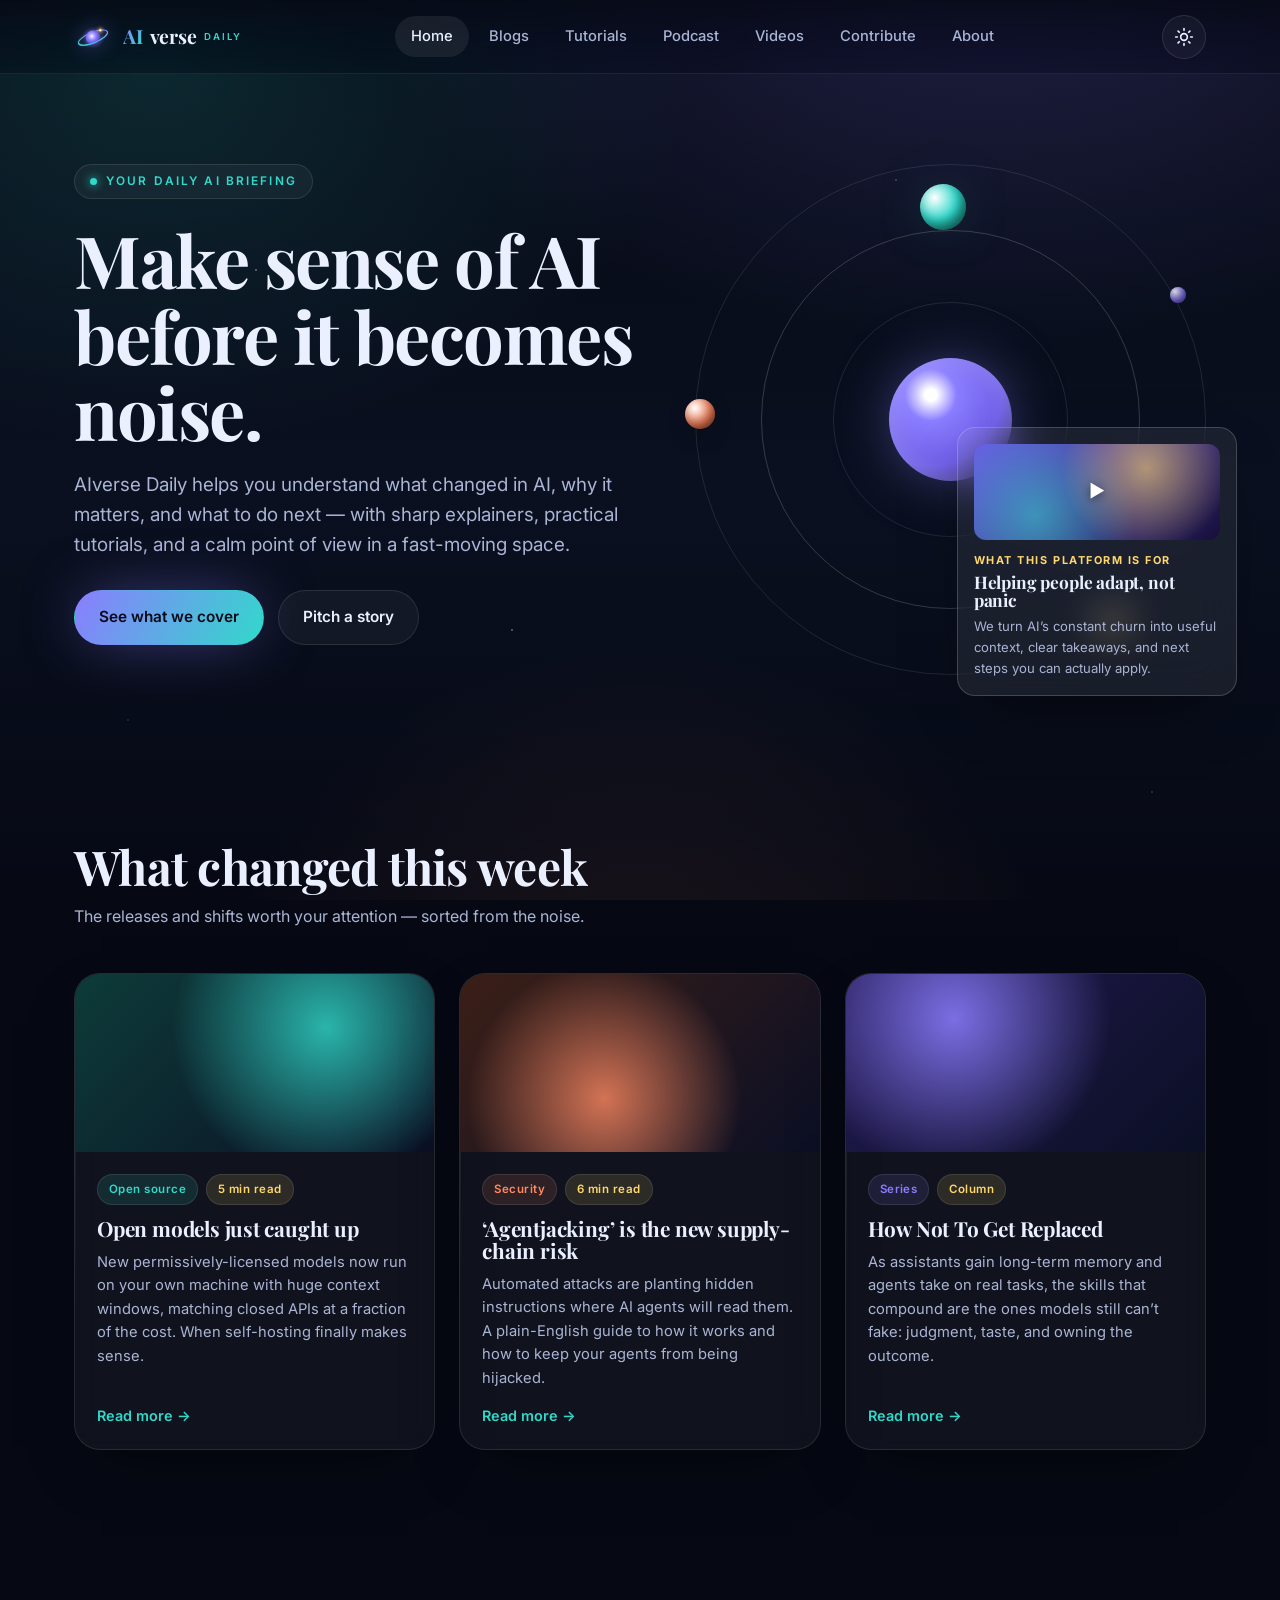
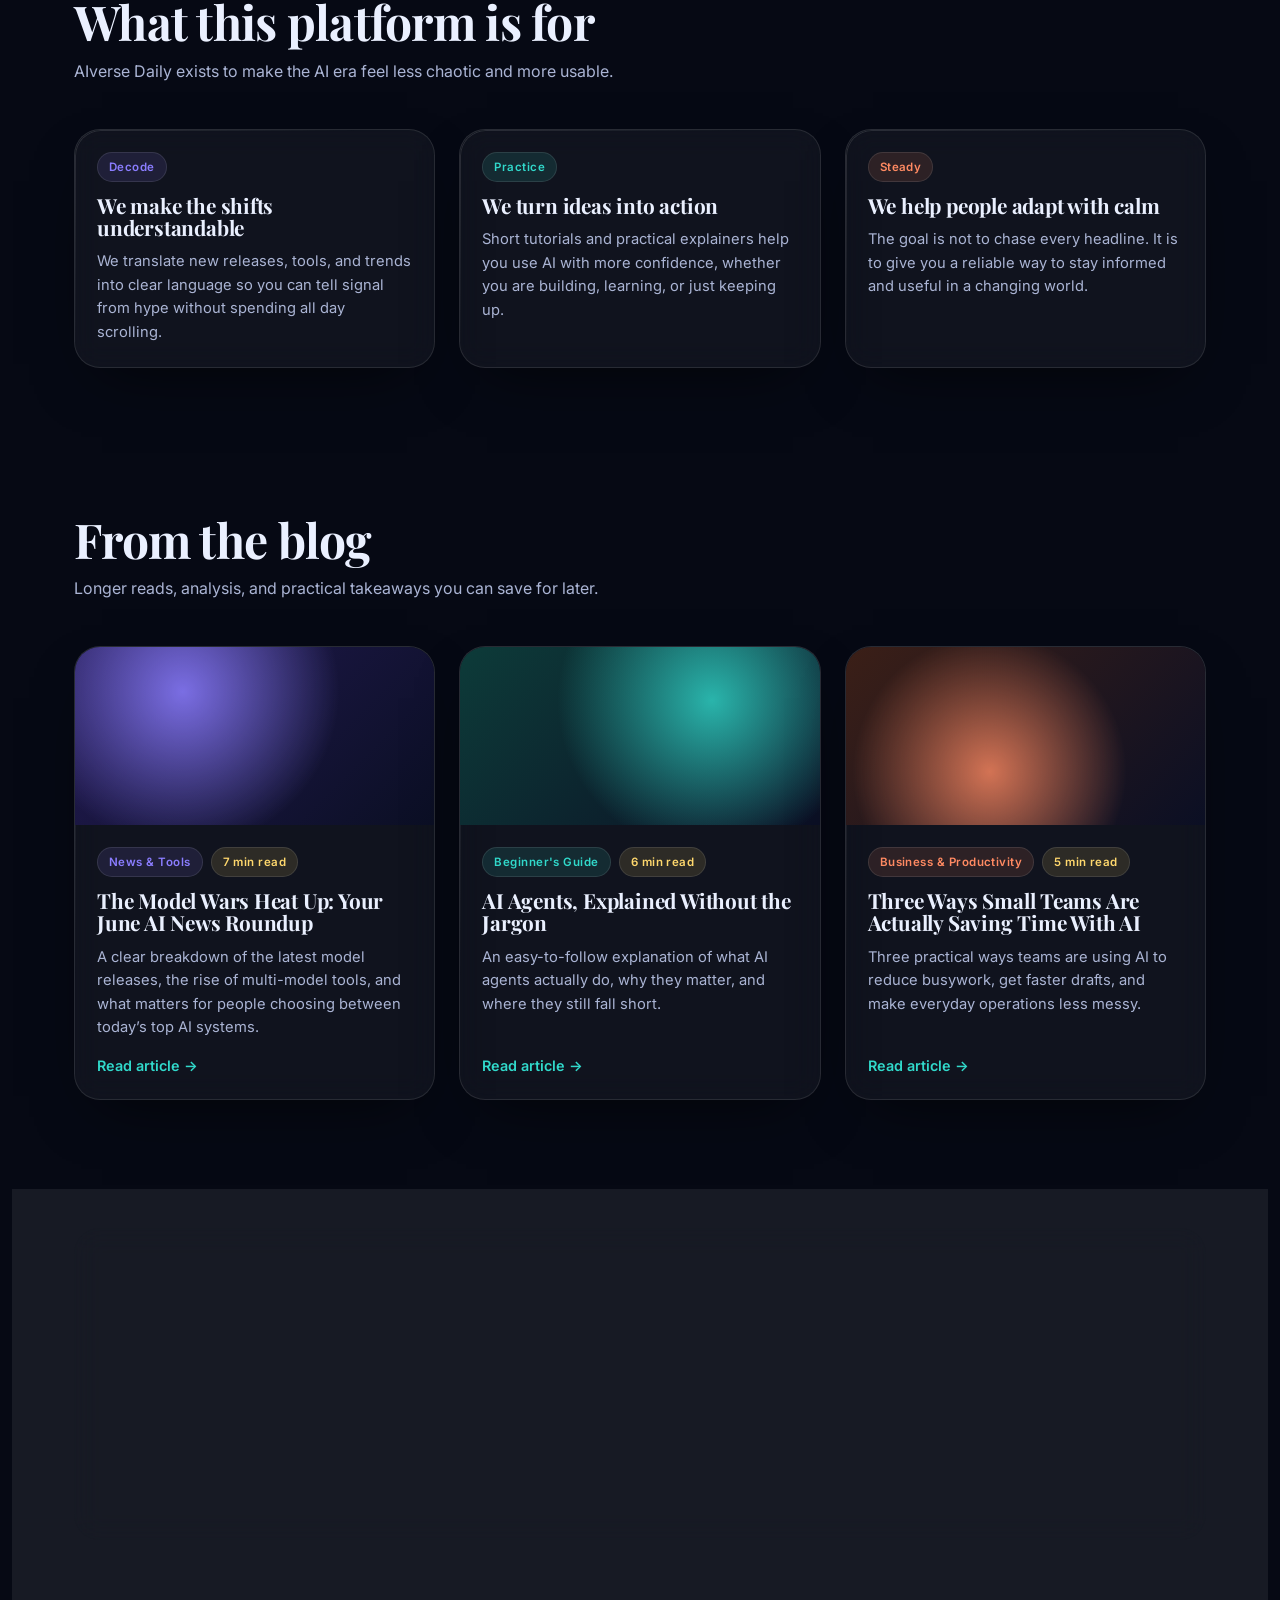
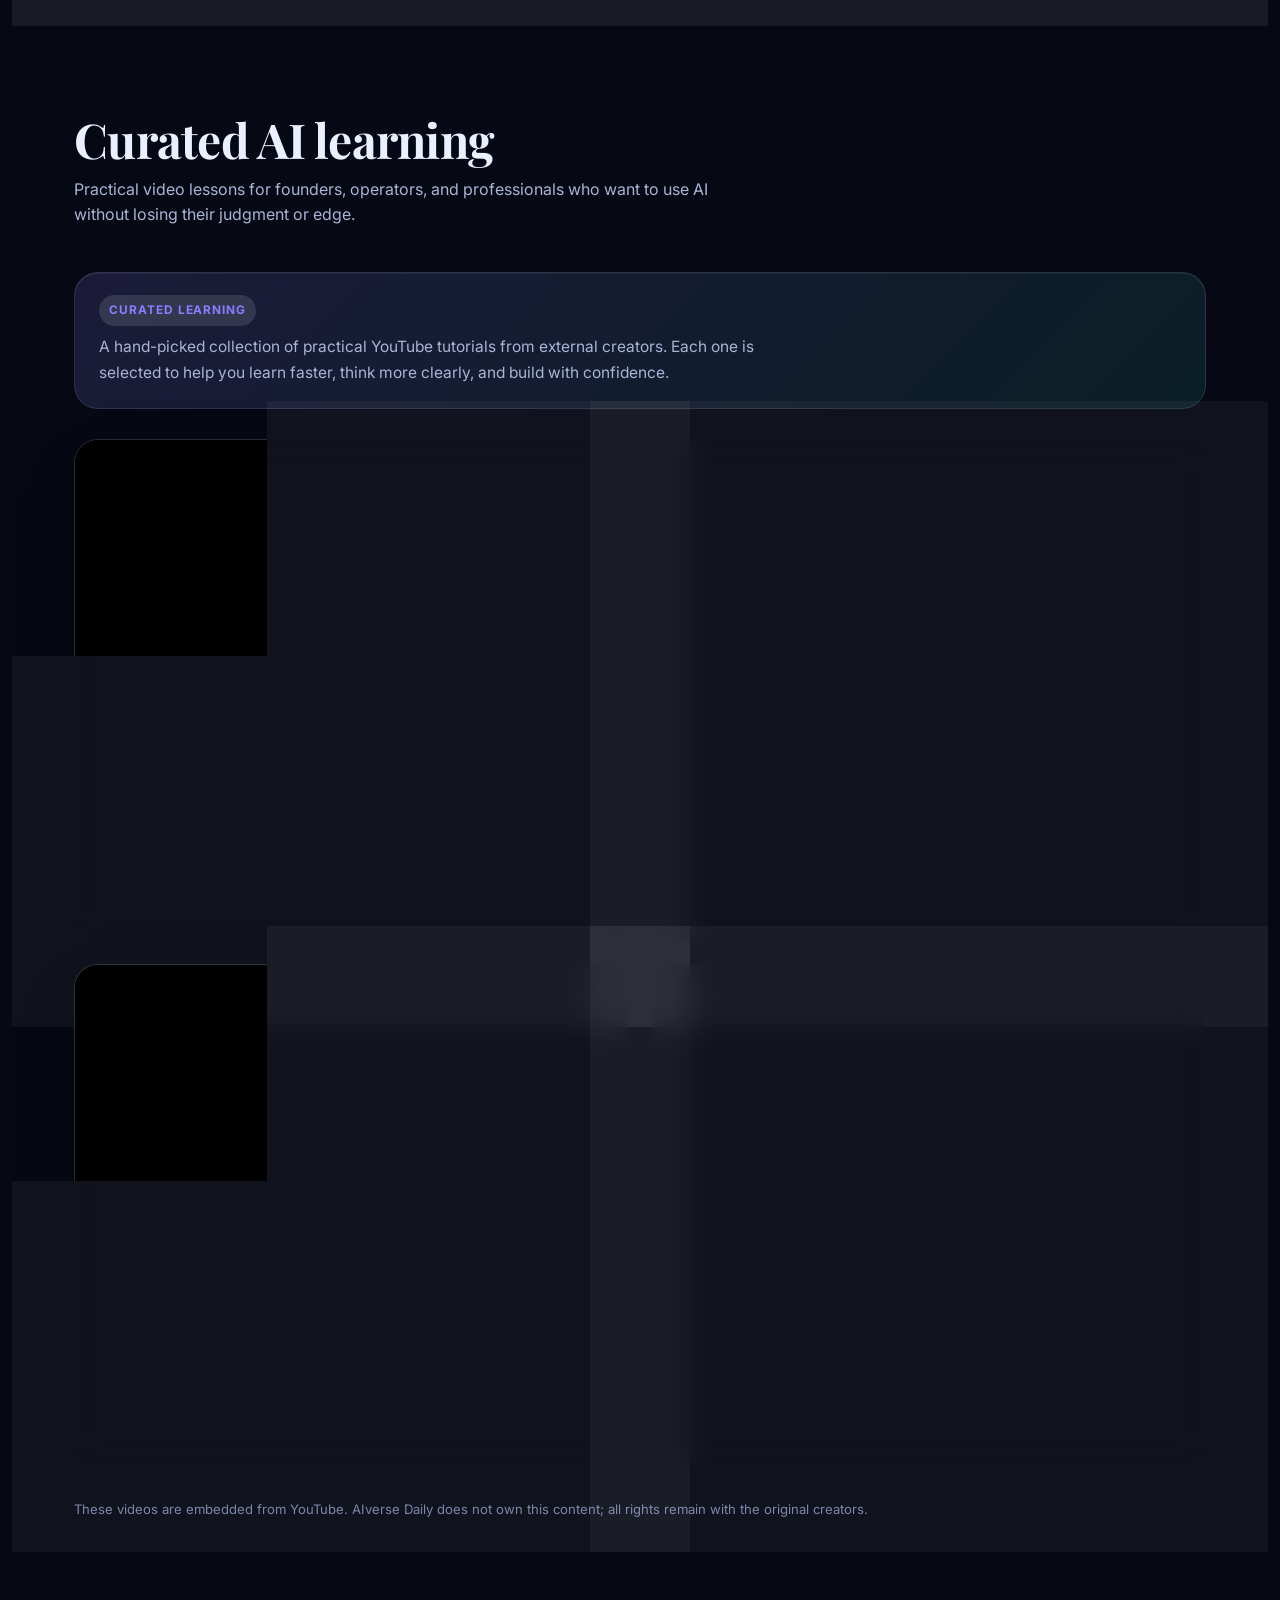
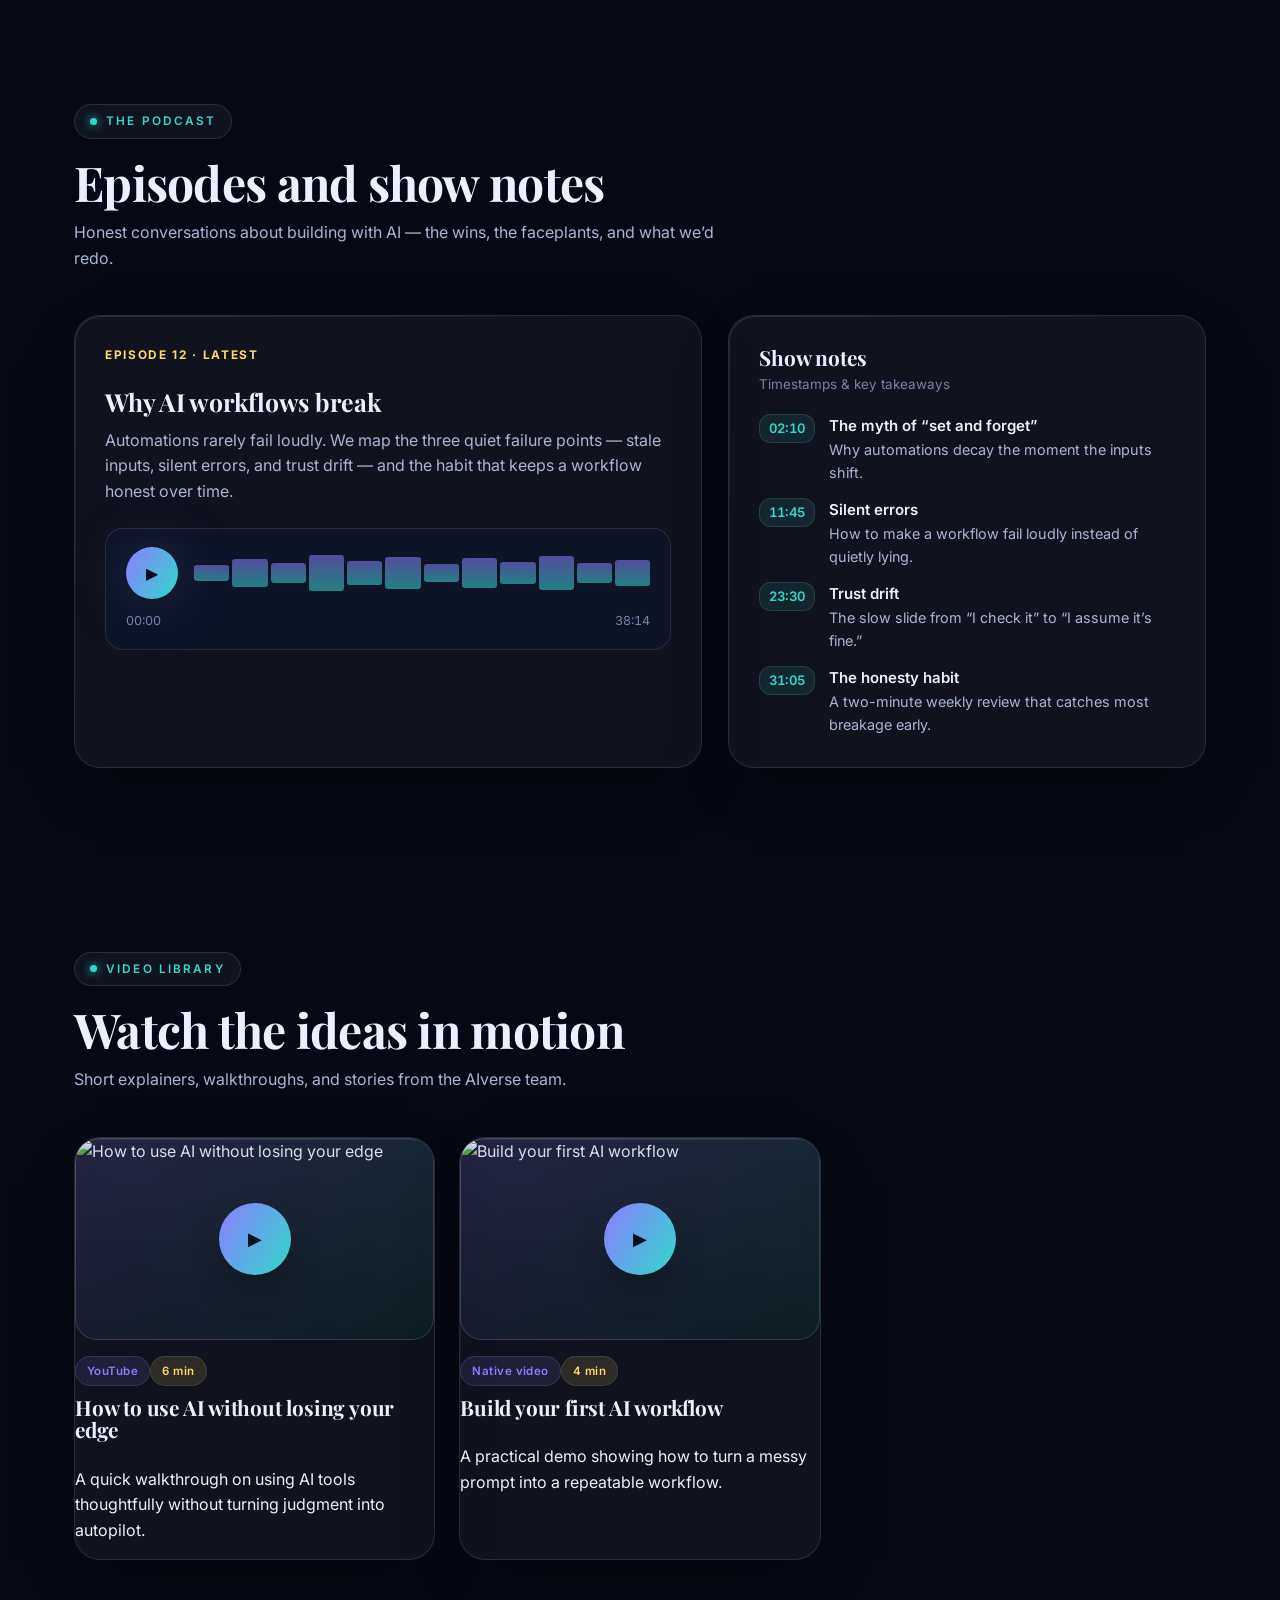
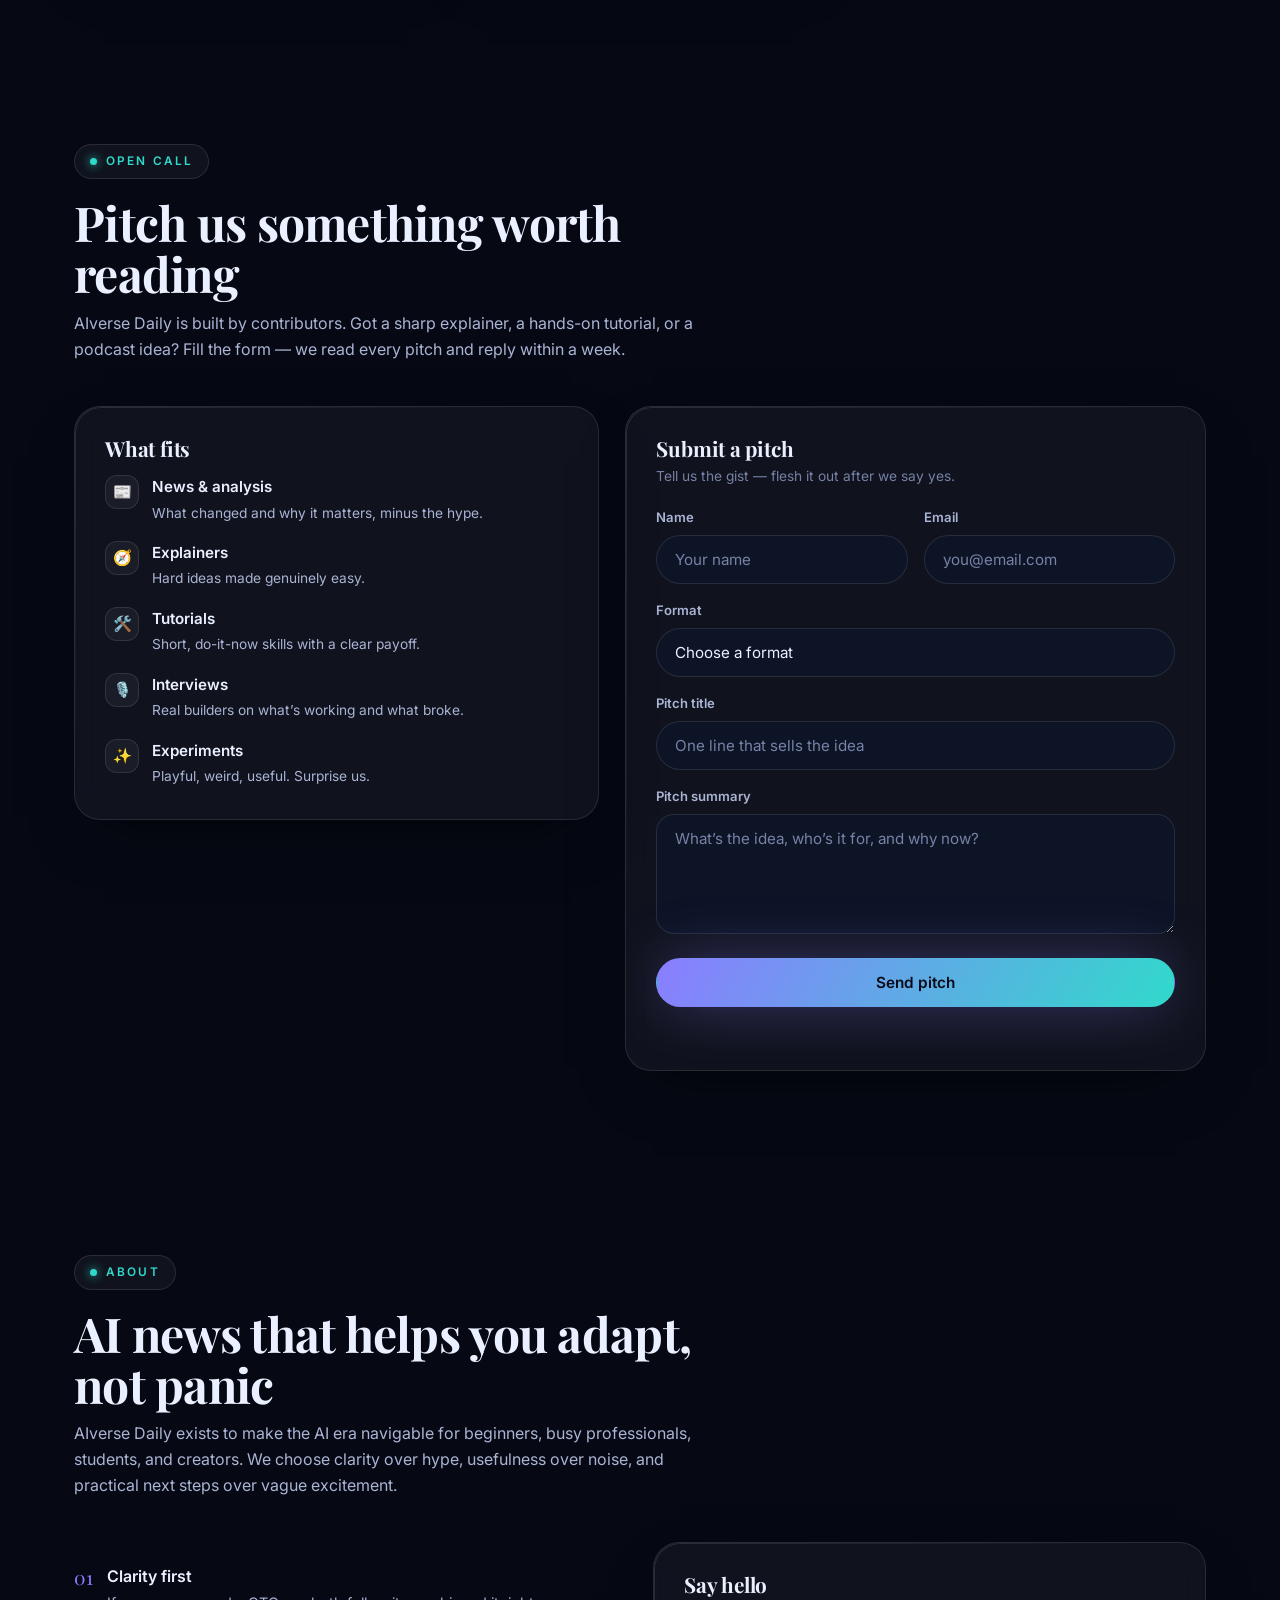
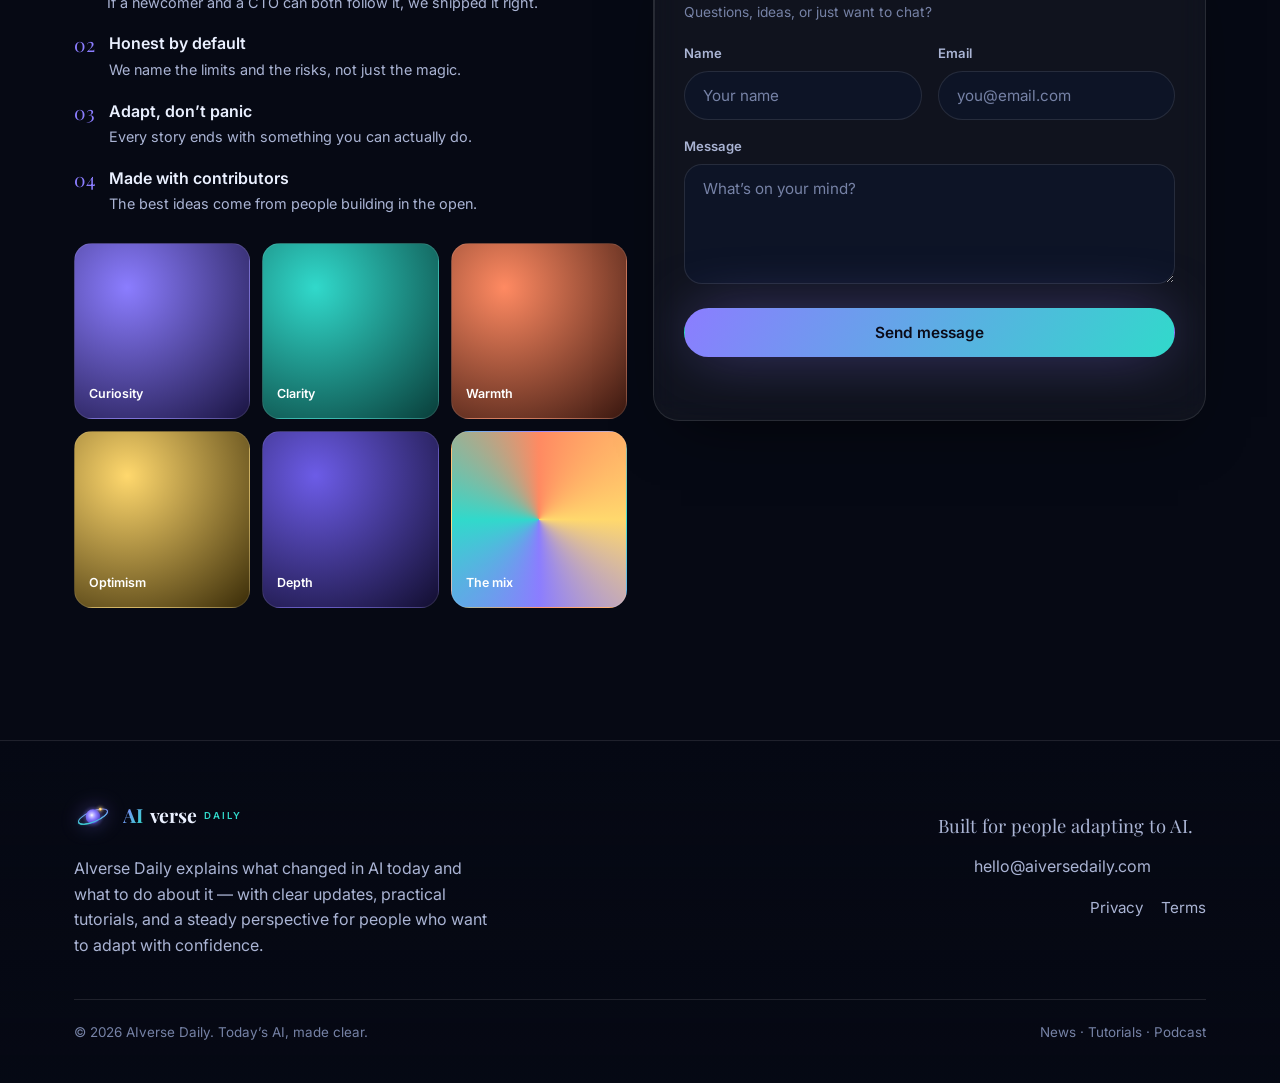
==== index.html @ 88ab3cec "Initial site deployment state" ====
<!DOCTYPE html>
<html lang="en" data-theme="dark">
<head>
<meta charset="UTF-8" />
<meta name="viewport" content="width=device-width, initial-scale=1.0" />
<title>AIverse Daily — Make sense of AI before it becomes noise.</title>
<meta name="description" content="AIverse Daily helps you make sense of AI with clear explainers, practical tutorials, and a calm point of view for people who want to adapt with confidence." />
<meta name="theme-color" content="#060914" />

<!-- Social sharing preview -->
<meta property="og:type" content="website" />
<meta property="og:site_name" content="AIverse Daily" />
<meta property="og:title" content="AIverse Daily — Make sense of AI before it becomes noise." />
<meta property="og:description" content="AIverse Daily helps you make sense of AI with clear explainers, practical tutorials, and a calm point of view for people who want to adapt with confidence." />
<meta property="og:url" content="https://aiversedaily.com" />
<meta property="og:locale" content="en_US" />
<meta property="og:image" content="https://aiversedaily.com/assets/aiverse-avatar-1080.png" />
<meta name="twitter:card" content="summary_large_image" />
<meta name="twitter:title" content="AIverse Daily — Make sense of AI before it becomes noise." />
<meta name="twitter:description" content="AIverse Daily helps you make sense of AI with clear explainers, practical tutorials, and a calm point of view for people who want to adapt with confidence." />
<meta name="twitter:image" content="https://aiversedaily.com/assets/aiverse-avatar-1080.png" />
<script type="application/ld+json" id="ldJson">
{
  "@context": "https://schema.org",
  "@type": "WebSite",
  "name": "AIverse Daily",
  "url": "https://aiversedaily.com/",
  "description": "AIverse Daily helps you make sense of AI with clear explainers, practical tutorials, and a calm point of view for people who want to adapt with confidence.",
  "publisher": {
    "@type": "Organization",
    "name": "AIverse Daily",
    "logo": {
      "@type": "ImageObject",
      "url": "https://aiversedaily.com/assets/aiverse-avatar-1080.png"
    }
  }
}
</script>

<link rel="icon" href="assets/aiverse-icon.svg" />
<link rel="apple-touch-icon" href="assets/apple-touch-icon.png" />
<link rel="manifest" href="site.webmanifest" />
<link rel="canonical" href="https://aiversedaily.com/" />
<link rel="preconnect" href="https://fonts.googleapis.com" />
<link rel="preconnect" href="https://fonts.gstatic.com" crossorigin />
<link href="https://fonts.googleapis.com/css2?family=Playfair+Display:ital,wght@0,500;0,600;0,700;0,800;1,500&family=Inter:wght@400;500;600;700&display=swap" rel="stylesheet" />
<link rel="stylesheet" href="styles.css" />
</head>
<body>
  <!-- Brand mark sprite (used in nav + footer) -->
  <svg width="0" height="0" style="position:absolute" aria-hidden="true">
    <defs>
      <radialGradient id="bmPlanet" cx="42%" cy="40%" r="72%">
        <stop offset="0%" stop-color="#ffffff"/><stop offset="16%" stop-color="#c8c0ff"/>
        <stop offset="42%" stop-color="#8b7dff"/><stop offset="74%" stop-color="#5a4bd2"/>
        <stop offset="100%" stop-color="#160f3a"/>
      </radialGradient>
      <linearGradient id="bmRing" x1="0%" y1="100%" x2="100%" y2="0%">
        <stop offset="0%" stop-color="#31d9cb"/><stop offset="100%" stop-color="#8b7dff"/>
      </linearGradient>
      <radialGradient id="bmSpark" cx="50%" cy="50%" r="50%">
        <stop offset="0%" stop-color="#fff4cf"/><stop offset="45%" stop-color="#ffd86d"/><stop offset="100%" stop-color="#ffb43d"/>
      </radialGradient>
      <filter id="bmGlow" x="-80%" y="-80%" width="260%" height="260%"><feGaussianBlur stdDeviation="4.5"/></filter>
      <clipPath id="bmFront"><rect x="0" y="62" width="120" height="58"/></clipPath>
      <symbol id="brandMark" viewBox="0 0 120 120">
        <g transform="rotate(-22 60 62)">
          <ellipse cx="60" cy="62" rx="49" ry="16.5" fill="none" stroke="url(#bmRing)" stroke-width="3.4" opacity="0.35" filter="url(#bmGlow)"/>
          <ellipse cx="60" cy="62" rx="49" ry="16.5" fill="none" stroke="url(#bmRing)" stroke-width="3.4"/>
        </g>
        <circle cx="60" cy="62" r="29" fill="#8b7dff" opacity="0.28" filter="url(#bmGlow)"/>
        <circle cx="60" cy="62" r="23" fill="url(#bmPlanet)"/>
        <g transform="rotate(-22 60 62)" clip-path="url(#bmFront)">
          <ellipse cx="60" cy="62" rx="49" ry="16.5" fill="none" stroke="url(#bmRing)" stroke-width="3.4"/>
        </g>
        <circle cx="83.1" cy="38.7" r="8.5" fill="#ffd86d" opacity="0.5" filter="url(#bmGlow)"/>
        <circle cx="83.1" cy="38.7" r="4.6" fill="url(#bmSpark)"/>
        <circle cx="82.2" cy="37.6" r="1.6" fill="#fffaf0"/>
      </symbol>
    </defs>
  </svg>

  <div class="sky" aria-hidden="true"></div>
  <div class="stars" aria-hidden="true"></div>

  <div class="draft-flag" id="draftFlag" hidden>Preview — unpublished draft</div>

  <header>
    <nav class="nav" aria-label="Primary">
      <div class="nav-inner">
        <a href="#home" class="brand" aria-label="AIverse Daily home">
          <svg class="brand-mark" aria-hidden="true"><use href="#brandMark"/></svg>
          <span class="brand-name"><span class="b-ai">AI</span><span class="b-verse">verse</span><span class="b-daily">Daily</span></span>
        </a>
        <ul class="nav-links" id="navLinks"></ul>
        <button class="toggle" id="themeToggle" aria-label="Switch colour theme" aria-pressed="false">
          <svg class="sun" viewBox="0 0 24 24" fill="none" stroke="currentColor" stroke-width="2" stroke-linecap="round" aria-hidden="true"><circle cx="12" cy="12" r="4"/><path d="M12 2v2M12 20v2M4.93 4.93l1.41 1.41M17.66 17.66l1.41 1.41M2 12h2M20 12h2M4.93 19.07l1.41-1.41M17.66 6.34l1.41-1.41"/></svg>
          <svg class="moon" viewBox="0 0 24 24" fill="none" stroke="currentColor" stroke-width="2" stroke-linecap="round" stroke-linejoin="round" aria-hidden="true"><path d="M21 12.79A9 9 0 1 1 11.21 3 7 7 0 0 0 21 12.79z"/></svg>
        </button>
      </div>
    </nav>
  </header>

  <noscript><div class="wrap" style="padding:60px 24px;text-align:center;color:#aab4d4">AIverse Daily needs JavaScript enabled to load its content.</div></noscript>

  <main>
    <section id="home" class="hero"><div class="wrap"><div class="hero-grid" id="heroGrid"></div></div></section>
    <section class="block-tight"><div class="wrap"><div class="section-head reveal" id="storiesHead"></div><div class="grid-3" id="storiesGrid"></div></div></section>
    <section id="purpose" class="block-tight"><div class="wrap"><div class="section-head reveal" id="purposeHead"></div><div class="grid-3" id="purposeGrid"></div></div></section>
    <section id="blogs" class="block-tight"><div class="wrap"><div class="section-head reveal" id="blogsHead"></div><div class="grid-3" id="blogsGrid"></div></div></section>
    <section class="block-tight"><div class="wrap"><div class="card news-card reveal" id="newsCard"></div></div></section>
    <section id="tutorials" class="block"><div class="wrap"><div class="section-head reveal" id="tutHead"></div><div class="grid-3" id="tutGrid"></div></div></section>
    <section id="podcast" class="block"><div class="wrap"><div class="section-head reveal" id="podHead"></div><div class="pod-grid" id="podGrid"></div></div></section>
    <section id="videos" class="block"><div class="wrap"><div class="section-head reveal" id="videosHead"></div><div class="grid-3" id="videosGrid"></div></div></section>
    <section id="contribute" class="block"><div class="wrap"><div class="section-head reveal" id="contribHead"></div><div class="split" id="contribSplit"></div></div></section>
    <section id="about" class="block"><div class="wrap"><div class="section-head reveal" id="aboutHead"></div><div class="about-grid" id="aboutGrid"></div></div></section>
  </main>

  <footer>
    <div class="wrap">
      <div class="foot-grid" id="footGrid"></div>
      <div class="foot-bottom" id="footBottom"></div>
    </div>
  </footer>

  <div class="video-modal" id="videoModal" hidden>
    <div class="video-modal-content" role="dialog" aria-modal="true" aria-labelledby="videoModalTitle">
      <div class="video-modal-header">
        <h3 id="videoModalTitle">Video</h3>
        <button class="video-modal-close" id="videoModalClose" type="button" aria-label="Close video">✕</button>
      </div>
      <div class="video-modal-body">
        <div class="video-modal-player" id="videoModalBody"></div>
      </div>
    </div>
  </div>

  <script src="content.js"></script>
  <script src="app.js"></script>
</body>
</html>
---- styles.css ----
:root {
    /* Core cosmic palette */
    --bg-0: #060914;
    --bg-1: #0a1020;
    --bg-2: #0d1426;
    --ink: #eaf0ff;
    --ink-soft: #aab4d4;
    --ink-faint: #7682a6;

    --violet: #8b7dff;
    --violet-deep: #6c5ce7;
    --teal: #31d9cb;
    --coral: #ff8a62;
    --gold: #ffd86d;

    --glass: rgba(255, 255, 255, 0.045);
    --glass-strong: rgba(255, 255, 255, 0.07);
    --glass-border: rgba(255, 255, 255, 0.10);
    --glass-hi: rgba(255, 255, 255, 0.18);

    --shadow: 0 24px 60px -28px rgba(0, 0, 0, 0.75);
    --glow-violet: 0 0 60px -10px rgba(139, 125, 255, 0.55);
    --glow-teal: 0 0 50px -12px rgba(49, 217, 203, 0.5);

    --radius-lg: 26px;
    --radius-md: 18px;
    --radius-sm: 12px;
    --radius-pill: 999px;

    --nav-h: 74px;
    --maxw: 1180px;
    --ease: cubic-bezier(0.22, 1, 0.36, 1);

    --serif: "Playfair Display", Georgia, serif;
    --sans: "Inter", system-ui, -apple-system, sans-serif;
  }

  [data-theme="light"] {
    /* Daybreak variant — soft cosmic dawn */
    --bg-0: #eef0fb;
    --bg-1: #f4f3fc;
    --bg-2: #ffffff;
    --ink: #1a1838;
    --ink-soft: #4d4a6b;
    --ink-faint: #837fa3;

    --violet: #6c5ce7;
    --violet-deep: #5547c9;
    --teal: #11a99c;
    --coral: #e9603a;
    --gold: #c79324;

    --glass: rgba(255, 255, 255, 0.55);
    --glass-strong: rgba(255, 255, 255, 0.78);
    --glass-border: rgba(26, 24, 56, 0.10);
    --glass-hi: rgba(108, 92, 231, 0.18);

    --shadow: 0 24px 50px -30px rgba(50, 40, 110, 0.4);
    --glow-violet: 0 0 50px -14px rgba(108, 92, 231, 0.35);
    --glow-teal: 0 0 44px -16px rgba(17, 169, 156, 0.35);
  }

  * { box-sizing: border-box; }

  html {
    scroll-behavior: smooth;
    -webkit-text-size-adjust: 100%;
  }

  body {
    margin: 0;
    font-family: var(--sans);
    color: var(--ink);
    background: var(--bg-0);
    line-height: 1.6;
    overflow-x: hidden;
    transition: background 0.5s var(--ease), color 0.4s var(--ease);
  }

  /* Cosmic nebula backdrop */
  .sky {
    position: fixed;
    inset: 0;
    z-index: -2;
    background:
      radial-gradient(1100px 700px at 78% -8%, rgba(139, 125, 255, 0.22), transparent 60%),
      radial-gradient(900px 620px at 12% 8%, rgba(49, 217, 203, 0.14), transparent 60%),
      radial-gradient(800px 800px at 50% 120%, rgba(255, 138, 98, 0.10), transparent 55%),
      linear-gradient(180deg, var(--bg-0), var(--bg-1) 55%, var(--bg-0));
    transition: opacity 0.5s var(--ease);
  }
  .stars {
    position: fixed;
    inset: 0;
    z-index: -1;
    background-image:
      radial-gradient(1.4px 1.4px at 20% 30%, rgba(255,255,255,0.85), transparent),
      radial-gradient(1.2px 1.2px at 70% 20%, rgba(255,255,255,0.6), transparent),
      radial-gradient(1.6px 1.6px at 40% 70%, rgba(255,255,255,0.7), transparent),
      radial-gradient(1.1px 1.1px at 85% 60%, rgba(255,255,255,0.5), transparent),
      radial-gradient(1.3px 1.3px at 55% 45%, rgba(255,255,255,0.55), transparent),
      radial-gradient(1px 1px at 10% 80%, rgba(255,255,255,0.5), transparent),
      radial-gradient(1.2px 1.2px at 90% 88%, rgba(255,255,255,0.45), transparent);
    background-size: cover;
    opacity: 0.7;
    animation: twinkle 6s ease-in-out infinite alternate;
  }
  [data-theme="light"] .stars { opacity: 0.18; }
  @keyframes twinkle { from { opacity: 0.45; } to { opacity: 0.8; } }

  .wrap {
    width: 100%;
    max-width: var(--maxw);
    margin: 0 auto;
    padding: 0 24px;
  }

  a { color: inherit; text-decoration: none; }

  /* ---------- NAV ---------- */
  .nav {
    position: sticky;
    top: 0;
    z-index: 100;
    height: var(--nav-h);
    display: flex;
    align-items: center;
    backdrop-filter: blur(18px) saturate(140%);
    -webkit-backdrop-filter: blur(18px) saturate(140%);
    background: linear-gradient(180deg, rgba(6,9,20,0.82), rgba(6,9,20,0.4));
    border-bottom: 1px solid var(--glass-border);
    transition: background 0.5s var(--ease);
  }
  [data-theme="light"] .nav {
    background: linear-gradient(180deg, rgba(244,243,252,0.9), rgba(244,243,252,0.55));
  }
  .nav-inner {
    width: 100%;
    max-width: var(--maxw);
    margin: 0 auto;
    padding: 0 24px;
    display: grid;
    grid-template-columns: auto 1fr auto;
    align-items: center;
    gap: 18px;
  }
  .brand {
    display: inline-flex;
    align-items: center;
    gap: 11px;
    font-weight: 700;
    letter-spacing: -0.01em;
    flex-shrink: 0;
  }
  .brand-mark {
    width: 38px; height: 38px;
    flex-shrink: 0;
    filter: drop-shadow(0 0 10px rgba(139, 125, 255, 0.45));
    transition: transform 0.4s var(--ease);
  }
  .brand:hover .brand-mark { transform: rotate(8deg); }
  .brand-name {
    display: inline-flex;
    align-items: baseline;
    gap: 7px;
    font-family: var(--serif);
    font-size: 1.22rem;
    font-weight: 700;
    letter-spacing: -0.01em;
    line-height: 1;
  }
  .b-ai {
    background: linear-gradient(120deg, var(--violet), var(--teal));
    -webkit-background-clip: text;
    background-clip: text;
    color: transparent;
  }
  .b-verse { color: var(--ink); }
  .b-daily {
    font-family: var(--sans);
    font-size: 0.6rem;
    font-weight: 600;
    letter-spacing: 0.22em;
    text-transform: uppercase;
    color: var(--teal);
    align-self: center;
  }

  .nav-links {
    display: flex;
    justify-content: center;
    align-items: center;
    gap: 4px;
    list-style: none;
    margin: 0; padding: 0;
    min-width: 0;
  }
  .nav-links a {
    display: inline-block;
    padding: 9px 16px;
    border-radius: var(--radius-pill);
    font-size: 0.92rem;
    font-weight: 500;
    color: var(--ink-soft);
    white-space: nowrap;
    transition: color 0.25s var(--ease), background 0.25s var(--ease);
  }
  .nav-links a:hover,
  .nav-links a.active {
    color: var(--ink);
    background: var(--glass-strong);
  }

  .toggle {
    flex-shrink: 0;
    width: 44px; height: 44px;
    border-radius: 50%;
    border: 1px solid var(--glass-border);
    background: var(--glass);
    color: var(--ink);
    display: inline-grid;
    place-items: center;
    cursor: pointer;
    transition: transform 0.3s var(--ease), background 0.25s var(--ease), box-shadow 0.3s var(--ease);
  }
  .toggle:hover { background: var(--glass-strong); box-shadow: var(--glow-violet); }
  .toggle:active { transform: scale(0.92); }
  .toggle svg { width: 20px; height: 20px; }
  .toggle .moon { display: none; }
  [data-theme="light"] .toggle .sun { display: none; }
  [data-theme="light"] .toggle .moon { display: block; }

  /* ---------- Shared section / type ---------- */
  section[id] { scroll-margin-top: calc(var(--nav-h) + 8px); }
  .block { padding: 92px 0; }
  .block-tight { padding: 64px 0; }

  .eyebrow {
    display: inline-flex;
    align-items: center;
    gap: 9px;
    font-size: 0.74rem;
    font-weight: 600;
    letter-spacing: 0.18em;
    text-transform: uppercase;
    color: var(--teal);
    padding: 7px 15px;
    border-radius: var(--radius-pill);
    border: 1px solid var(--glass-border);
    background: var(--glass);
  }
  .eyebrow::before {
    content: "";
    width: 7px; height: 7px; border-radius: 50%;
    background: var(--teal);
    box-shadow: 0 0 10px var(--teal);
  }

  h1, h2, h3 { font-family: var(--serif); font-weight: 700; line-height: 1.06; margin: 0; }
  h1 { font-size: clamp(2.5rem, 6vw, 4.5rem); letter-spacing: -0.02em; }
  h2 { font-size: clamp(1.9rem, 4vw, 3rem); letter-spacing: -0.015em; }
  h3 { font-size: 1.3rem; letter-spacing: -0.01em; }
  .lead { color: var(--ink-soft); font-size: clamp(1.02rem, 1.6vw, 1.18rem); max-width: 54ch; }

  .section-head { max-width: 640px; margin-bottom: 44px; }
  .section-head h2 { margin: 18px 0 12px; }
  .section-head p { color: var(--ink-soft); margin: 0; }

  /* Buttons */
  .btn {
    display: inline-flex;
    align-items: center;
    justify-content: center;
    gap: 9px;
    padding: 14px 24px;
    border-radius: var(--radius-pill);
    font-family: var(--sans);
    font-weight: 600;
    font-size: 0.96rem;
    cursor: pointer;
    border: 1px solid transparent;
    transition: transform 0.25s var(--ease), box-shadow 0.3s var(--ease), background 0.25s var(--ease);
  }
  .btn-primary {
    color: #0a0a18;
    background: linear-gradient(120deg, var(--violet), var(--teal));
    box-shadow: var(--glow-violet);
  }
  .btn-primary:hover { transform: translateY(-2px); box-shadow: 0 18px 40px -16px rgba(139,125,255,0.7); }
  .btn-ghost {
    color: var(--ink);
    background: var(--glass);
    border-color: var(--glass-border);
  }
  .btn-ghost:hover { transform: translateY(-2px); background: var(--glass-strong); }

  /* Glass card base */
  .card {
    position: relative;
    background: var(--glass);
    border: 1px solid var(--glass-border);
    border-radius: var(--radius-lg);
    box-shadow: var(--shadow);
    backdrop-filter: blur(14px);
    -webkit-backdrop-filter: blur(14px);
    overflow: hidden;
    transition: transform 0.4s var(--ease), border-color 0.4s var(--ease), box-shadow 0.4s var(--ease);
  }
  .card::before {
    content: "";
    position: absolute; inset: 0;
    border-radius: inherit;
    padding: 1px;
    background: linear-gradient(140deg, var(--glass-hi), transparent 45%);
    -webkit-mask: linear-gradient(#000 0 0) content-box, linear-gradient(#000 0 0);
    -webkit-mask-composite: xor; mask-composite: exclude;
    pointer-events: none;
    opacity: 0.7;
  }
  .card:hover { transform: translateY(-6px); border-color: var(--glass-hi); }

  .video-card { display: flex; flex-direction: column; gap: 16px; }
  .video-preview {
    position: relative; aspect-ratio: 16 / 9; overflow: hidden; border-radius: 22px;
    background: linear-gradient(135deg, rgba(139,125,255,0.18), rgba(49,217,203,0.12));
    border: 1px solid var(--glass-border); box-shadow: inset 0 1px 0 rgba(255,255,255,0.08);
  }
  .video-preview::after {
    content: ""; position: absolute; inset: 0;
    background: linear-gradient(180deg, rgba(0,0,0,0.06), rgba(0,0,0,0.28)); pointer-events: none;
  }
  .video-thumb { width: 100%; height: 100%; object-fit: cover; display: block; }
  .video-thumb.placeholder { background: linear-gradient(135deg, rgba(139,125,255,0.25), rgba(49,217,203,0.18)); }
  .video-play {
    position: absolute; inset: 0; margin: auto; width: 72px; height: 72px; border: 0; border-radius: 50%;
    display: grid; place-items: center; font-size: 1.15rem; color: #08101f; cursor: pointer; z-index: 2;
    background: linear-gradient(120deg, var(--violet), var(--teal)); box-shadow: 0 16px 36px -12px rgba(0,0,0,0.5);
    transition: transform 0.2s var(--ease), box-shadow 0.2s var(--ease);
  }
  .video-preview:hover .video-play { transform: scale(1.04); box-shadow: 0 20px 44px -12px rgba(0,0,0,0.58); }
  .video-body { display: flex; flex-direction: column; gap: 10px; }
  .video-modal { position: fixed; inset: 0; z-index: 1200; display: grid; place-items: center; padding: 24px; background: rgba(4,8,20,0.78); backdrop-filter: blur(14px); -webkit-backdrop-filter: blur(14px); }
  .video-modal[hidden] { display: none; }
  .video-modal-content { width: min(960px, 100%); border-radius: 28px; overflow: hidden; background: linear-gradient(180deg, rgba(10,16,32,0.95), rgba(6,9,20,0.98)); border: 1px solid var(--glass-border); box-shadow: 0 30px 80px -24px rgba(0,0,0,0.75); }
  .video-modal-header { display: flex; justify-content: space-between; align-items: center; padding: 18px 20px; border-bottom: 1px solid var(--glass-border); }
  .video-modal-header h3 { font-size: 1.08rem; }
  .video-modal-close { border: 0; background: var(--glass); color: var(--ink); width: 38px; height: 38px; border-radius: 50%; cursor: pointer; }
  .video-modal-body { padding: 18px 20px 20px; }
  .video-modal-player-frame { aspect-ratio: 16 / 9; border-radius: 20px; overflow: hidden; border: 1px solid rgba(255,255,255,0.08); background: #000; }
  .video-modal-player-frame iframe, .video-modal-player-frame video { width: 100%; height: 100%; border: 0; background: #000; }
  body.modal-open { overflow: hidden; }

  .tag {
    display: inline-flex; align-items: center; gap: 6px;
    font-size: 0.72rem; font-weight: 600; letter-spacing: 0.04em;
    padding: 5px 11px; border-radius: var(--radius-pill);
    border: 1px solid var(--glass-border);
  }
  .tag-violet { color: var(--violet); background: rgba(139,125,255,0.12); }
  .tag-teal { color: var(--teal); background: rgba(49,217,203,0.12); }
  .tag-coral { color: var(--coral); background: rgba(255,138,98,0.12); }
  .tag-gold { color: var(--gold); background: rgba(255,216,109,0.12); }

  /* ---------- HERO ---------- */
  .hero { padding: clamp(48px, 7vw, 90px) 0 84px; position: relative; }
  .hero-grid {
    display: grid;
    grid-template-columns: 1.05fr 0.95fr;
    gap: 56px;
    align-items: center;
  }
  .hero h1 { margin: 22px 0 20px; }
  .hero .lead { margin-bottom: 30px; }
  .hero-cta { display: flex; flex-wrap: wrap; gap: 14px; margin-bottom: 30px; }
  .badges { display: flex; flex-wrap: wrap; gap: 9px; }
  .badge {
    font-size: 0.78rem; font-weight: 500;
    padding: 6px 13px; border-radius: var(--radius-pill);
    background: var(--glass); border: 1px solid var(--glass-border);
    color: var(--ink-soft);
  }

  /* Orbit signature visual */
  .orbit-stage {
    position: relative;
    aspect-ratio: 1 / 1;
    width: 100%;
    max-width: 520px;
    margin-left: auto;
    will-change: transform;
  }
  .orbit-ring {
    position: absolute; inset: 0;
    border-radius: 50%;
    border: 1px solid var(--glass-border);
  }
  .orbit-ring.r2 { inset: 13%; border-color: var(--glass-hi); }
  .orbit-ring.r3 { inset: 27%; }
  .orbit-core {
    position: absolute;
    inset: 38%;
    border-radius: 50%;
    background: radial-gradient(circle at 34% 30%, #fff 0 5%, var(--violet) 22%, var(--violet-deep) 60%, #160f3a 100%);
    box-shadow: var(--glow-violet), inset 0 0 30px rgba(255,255,255,0.25);
    animation: corepulse 5s ease-in-out infinite;
  }
  @keyframes corepulse { 0%,100% { transform: scale(1);} 50% { transform: scale(1.05);} }

  .planet {
    position: absolute;
    border-radius: 50%;
    box-shadow: inset -4px -6px 12px rgba(0,0,0,0.4), 0 8px 22px -8px rgba(0,0,0,0.6);
  }
  .p1 { width: 46px; height: 46px; top: 4%; left: 44%;
        background: radial-gradient(circle at 32% 30%, #fff, var(--teal) 50%, #0b6b62);
        box-shadow: var(--glow-teal), inset -4px -6px 12px rgba(0,0,0,0.4); }
  .p2 { width: 30px; height: 30px; top: 46%; left: -2%;
        background: radial-gradient(circle at 32% 30%, #fff, var(--coral) 55%, #92341a); }
  .p3 { width: 22px; height: 22px; bottom: 8%; right: 16%;
        background: radial-gradient(circle at 32% 30%, #fff, var(--gold) 55%, #9a7411); }
  .p4 { width: 16px; height: 16px; top: 24%; right: 4%;
        background: radial-gradient(circle at 32% 30%, #fff, var(--violet) 55%, #3b2e8a); }

  .float-a { animation: floatY 7s ease-in-out infinite; }
  .float-b { animation: floatY 9s ease-in-out infinite 0.6s; }
  .float-c { animation: floatY 6s ease-in-out infinite 1.2s; }
  .float-d { animation: floatY 8s ease-in-out infinite 0.3s; }
  @keyframes floatY { 0%,100% { transform: translateY(0);} 50% { transform: translateY(-14px);} }

  /* Hero glass feature card */
  .feature-card {
    position: absolute;
    right: -6%;
    bottom: -4%;
    width: min(280px, 70%);
    padding: 16px;
    background: var(--glass-strong);
    border: 1px solid var(--glass-hi);
    border-radius: var(--radius-md);
    box-shadow: var(--shadow);
    backdrop-filter: blur(20px);
    -webkit-backdrop-filter: blur(20px);
  }
  .feature-thumb {
    height: 96px; border-radius: var(--radius-sm); margin-bottom: 12px;
    background:
      radial-gradient(circle at 70% 25%, rgba(255,216,109,0.6), transparent 45%),
      radial-gradient(circle at 25% 75%, rgba(49,217,203,0.55), transparent 50%),
      linear-gradient(135deg, var(--violet-deep), #160f3a);
    position: relative; overflow: hidden;
  }
  .feature-thumb::after {
    content: "▶";
    position: absolute; inset: 0; display: grid; place-items: center;
    color: #fff; font-size: 1.1rem;
    text-shadow: 0 2px 10px rgba(0,0,0,0.5);
  }
  .feature-card .series-label { font-size: 0.68rem; letter-spacing: 0.14em; text-transform: uppercase; color: var(--gold); font-weight: 700; }
  .feature-card h3 { font-size: 1.08rem; margin: 4px 0 6px; }
  .feature-card p { font-size: 0.82rem; color: var(--ink-soft); margin: 0; }

  /* ---------- Stories grid ---------- */
  .grid-3 { display: grid; grid-template-columns: repeat(3, 1fr); gap: 24px; }
  .story { display: flex; flex-direction: column; }
  .story-thumb {
    height: 178px; position: relative; overflow: hidden;
  }
  .thumb-violet { background: radial-gradient(circle at 30% 25%, rgba(139,125,255,0.85), transparent 55%), linear-gradient(135deg, #221a52, #0b0f24); }
  .thumb-teal { background: radial-gradient(circle at 70% 30%, rgba(49,217,203,0.8), transparent 55%), linear-gradient(135deg, #0d3b39, #0b0f24); }
  .thumb-coral { background: radial-gradient(circle at 40% 70%, rgba(255,138,98,0.8), transparent 55%), linear-gradient(135deg, #3b1f17, #0b0f24); }
  .story-body { padding: 22px; display: flex; flex-direction: column; gap: 10px; flex: 1; }
  .story-body .meta { display: flex; gap: 8px; flex-wrap: wrap; }
  .story-body h3 { margin: 2px 0; }
  .story-body p { color: var(--ink-soft); font-size: 0.92rem; margin: 0; flex: 1; }
  .story-link { color: var(--teal); font-weight: 600; font-size: 0.9rem; margin-top: 4px; }
  .story-link::after { content: " →"; transition: margin 0.25s var(--ease); }
  .card:hover .story-link::after { margin-left: 4px; }

  /* Tutorials grid */
  .tut { padding: 26px; display: flex; flex-direction: column; gap: 14px; }
  .tut .meta { display: flex; gap: 8px; flex-wrap: wrap; }
  .tut h3 { margin: 2px 0; }
  .tut p { color: var(--ink-soft); font-size: 0.92rem; margin: 0; }
  .tut-foot { display: flex; align-items: center; gap: 8px; color: var(--ink-faint); font-size: 0.82rem; font-weight: 500; margin-top: 2px; }
  .tut-foot .dot { width: 4px; height: 4px; border-radius: 50%; background: var(--ink-faint); }

  #tutGrid {
    display: grid;
    grid-template-columns: repeat(2, minmax(0, 1fr));
    gap: 24px;
    align-items: start;
  }
  .tutorial-intro-block { grid-column: 1 / -1; padding: 0 0 6px; }
  .tutorial-intro-card {
    padding: 22px 24px;
    border-radius: 24px;
    border: 1px solid var(--glass-border);
    background: linear-gradient(135deg, rgba(139,125,255,0.16), rgba(49,217,203,0.10));
    box-shadow: inset 0 1px 0 rgba(255,255,255,0.06);
  }
  .tutorial-intro-label {
    display: inline-flex; margin-bottom: 8px; padding: 6px 10px; border-radius: 999px;
    font-size: 0.74rem; letter-spacing: 0.08em; text-transform: uppercase; font-weight: 700;
    color: var(--violet); background: rgba(255,255,255,0.12);
  }
  .tutorial-intro { margin: 0; color: var(--ink-soft); font-size: 0.97rem; line-height: 1.7; max-width: 72ch; }
  .tutorial-card {
    display: flex; flex-direction: column; overflow: hidden; padding: 0; min-height: 100%;
    border-radius: 24px;
    transition: transform 0.3s var(--ease), border-color 0.3s var(--ease), box-shadow 0.3s var(--ease);
  }
  .tutorial-card:hover { transform: translateY(-6px); border-color: var(--glass-hi); }
  .tutorial-video {
    position: relative; width: 100%; aspect-ratio: 16 / 9; overflow: hidden; background: #000;
    border-bottom: 1px solid var(--glass-border);
  }
  .tutorial-video iframe {
    display: block; width: 100%; height: 100%; border: 0; background: #000;
  }
  .tutorial-body { display: flex; flex-direction: column; gap: 10px; padding: 20px 22px 24px; }
  .tutorial-tag {
    display: inline-flex; align-self: flex-start; padding: 6px 10px; border-radius: 999px;
    background: rgba(139,125,255,0.14); color: var(--violet); font-size: 0.74rem; font-weight: 700; letter-spacing: 0.04em; text-transform: uppercase;
  }
  .tutorial-card h3 { margin: 0; font-size: 1.08rem; }
  .tutorial-card p { margin: 0; color: var(--ink-soft); font-size: 0.95rem; line-height: 1.65; }
  .tutorial-disclaimer {
    grid-column: 1 / -1; margin: 10px 0 0; color: var(--ink-faint); font-size: 0.82rem;
  }

  @media (max-width: 820px) {
    #tutGrid { grid-template-columns: 1fr; }
    .tutorial-intro-card { padding: 18px 20px; }
  }

  /* Newsletter strip */
  .news-card {
    padding: clamp(28px, 4vw, 48px);
    display: grid;
    grid-template-columns: 1.1fr 1fr;
    gap: 36px;
    align-items: center;
    background:
      radial-gradient(600px 300px at 90% -40%, rgba(49,217,203,0.18), transparent),
      var(--glass-strong);
  }
  .news-card h2 { margin-bottom: 10px; }
  .news-card p { color: var(--ink-soft); margin: 0; }
  .field-row { display: flex; gap: 12px; }
  .input {
    width: 100%;
    padding: 14px 18px;
    border-radius: var(--radius-pill);
    border: 1px solid var(--glass-border);
    background: var(--bg-2);
    color: var(--ink);
    font-family: var(--sans);
    font-size: 0.95rem;
    transition: border-color 0.25s var(--ease), box-shadow 0.25s var(--ease);
  }
  .input::placeholder { color: var(--ink-faint); }
  .input:focus { outline: none; border-color: var(--violet); box-shadow: 0 0 0 3px rgba(139,125,255,0.25); }
  textarea.input { border-radius: var(--radius-md); resize: vertical; min-height: 120px; }
  select.input { appearance: none; cursor: pointer; }

  /* Podcast */
  .pod-grid { display: grid; grid-template-columns: 1.25fr 0.95fr; gap: 26px; }
  .player { padding: 30px; }
  .player .ep-tag { color: var(--gold); font-weight: 700; font-size: 0.74rem; letter-spacing: 0.14em; text-transform: uppercase; }
  .player h3 { font-size: 1.55rem; margin: 10px 0 12px; }
  .player p { color: var(--ink-soft); margin: 0 0 24px; }
  .audio {
    background: var(--bg-2);
    border: 1px solid var(--glass-border);
    border-radius: var(--radius-md);
    padding: 18px 20px;
  }
  .audio-top { display: flex; align-items: center; gap: 16px; }
  .play-btn {
    width: 52px; height: 52px; border-radius: 50%; flex-shrink: 0;
    border: none; cursor: pointer; color: #0a0a18;
    background: linear-gradient(120deg, var(--violet), var(--teal));
    box-shadow: var(--glow-violet);
    display: grid; place-items: center; font-size: 1rem;
    transition: transform 0.2s var(--ease);
  }
  .play-btn:hover { transform: scale(1.06); }
  .wave { display: flex; align-items: center; gap: 3px; flex: 1; height: 40px; }
  .wave span {
    flex: 1; background: linear-gradient(180deg, var(--violet), var(--teal));
    border-radius: 3px; opacity: 0.55;
    animation: wavepulse 1.4s ease-in-out infinite;
  }
  .audio.playing .wave span { opacity: 0.95; }
  @keyframes wavepulse { 0%,100% { height: 30%; } 50% { height: 100%; } }
  .audio-time { display: flex; justify-content: space-between; color: var(--ink-faint); font-size: 0.78rem; margin-top: 12px; font-variant-numeric: tabular-nums; }

  .notes { padding: 30px; }
  .notes h3 { margin-bottom: 6px; }
  .notes .sub { color: var(--ink-faint); font-size: 0.84rem; margin: 0 0 18px; }
  .notes ul { list-style: none; margin: 0; padding: 0; display: flex; flex-direction: column; gap: 14px; }
  .notes li { display: flex; gap: 14px; align-items: flex-start; }
  .ts {
    font-variant-numeric: tabular-nums;
    color: var(--teal); font-weight: 600; font-size: 0.82rem;
    background: rgba(49,217,203,0.1); border: 1px solid var(--glass-border);
    padding: 3px 9px; border-radius: var(--radius-sm); flex-shrink: 0;
  }
  .notes li p { margin: 0; font-size: 0.9rem; color: var(--ink-soft); }
  .notes li strong { color: var(--ink); font-weight: 600; display: block; font-size: 0.94rem; }

  /* Contribute / About forms */
  .split { display: grid; grid-template-columns: 0.95fr 1.05fr; gap: 26px; align-items: start; }
  .guide { padding: 30px; }
  .guide h3 { margin-bottom: 16px; }
  .guide ul { list-style: none; margin: 0; padding: 0; display: flex; flex-direction: column; gap: 16px; }
  .guide li { display: flex; gap: 13px; align-items: flex-start; }
  .guide .ico {
    width: 34px; height: 34px; border-radius: var(--radius-sm); flex-shrink: 0;
    display: grid; place-items: center; font-size: 0.95rem;
    border: 1px solid var(--glass-border); background: var(--glass);
  }
  .guide li strong { display: block; font-weight: 600; font-size: 0.95rem; }
  .guide li span { color: var(--ink-soft); font-size: 0.86rem; }

  form .form-grid { display: grid; gap: 16px; }
  .form-card { padding: 30px; }
  .form-card h3 { margin-bottom: 6px; }
  .form-card .sub { color: var(--ink-faint); font-size: 0.86rem; margin: 0 0 20px; }
  label.lbl { display: block; font-size: 0.82rem; font-weight: 600; color: var(--ink-soft); margin-bottom: 7px; }
  .two-col { display: grid; grid-template-columns: 1fr 1fr; gap: 16px; }
  .form-note { font-size: 0.78rem; color: var(--ink-faint); margin: 4px 0 0; }
  .form-status { font-size: 0.88rem; font-weight: 600; color: var(--teal); margin: 0; min-height: 1.2em; }

  /* About mood grid */
  .about-grid { display: grid; grid-template-columns: 1fr 1fr; gap: 26px; align-items: start; }
  .mood {
    display: grid; grid-template-columns: repeat(3, 1fr); gap: 12px; margin-top: 26px;
  }
  .planet-tile {
    aspect-ratio: 1; border-radius: var(--radius-md);
    display: flex; flex-direction: column; justify-content: flex-end;
    padding: 14px; position: relative; overflow: hidden;
    border: 1px solid var(--glass-border);
  }
  .planet-tile span { position: relative; font-size: 0.78rem; font-weight: 600; color: #fff; }
  .pt-violet { background: radial-gradient(circle at 30% 25%, var(--violet), #1a1442); }
  .pt-teal { background: radial-gradient(circle at 30% 25%, var(--teal), #093e3a); }
  .pt-coral { background: radial-gradient(circle at 30% 25%, var(--coral), #3a1810); }
  .pt-gold { background: radial-gradient(circle at 30% 25%, var(--gold), #3a2c08); }
  .pt-indigo { background: radial-gradient(circle at 30% 25%, var(--violet-deep), #120e30); }
  .pt-mix { background: conic-gradient(from 180deg, var(--violet), var(--teal), var(--coral), var(--gold), var(--violet)); }

  .principle-list { list-style: none; margin: 22px 0 0; padding: 0; display: flex; flex-direction: column; gap: 16px; }
  .principle-list li { display: flex; gap: 14px; align-items: flex-start; }
  .principle-list .num { font-family: var(--serif); font-size: 1.2rem; color: var(--violet); flex-shrink: 0; line-height: 1.4; }
  .principle-list strong { display: block; font-weight: 600; }
  .principle-list span { color: var(--ink-soft); font-size: 0.9rem; }

  /* ---------- Footer ---------- */
  footer {
    border-top: 1px solid var(--glass-border);
    padding: 56px 0 40px;
    margin-top: 40px;
    background: linear-gradient(180deg, transparent, rgba(6,9,20,0.55));
  }
  [data-theme="light"] footer { background: linear-gradient(180deg, transparent, rgba(108,92,231,0.05)); }
  .foot-grid { display: grid; grid-template-columns: 1.3fr 1fr; gap: 40px; align-items: start; }
  .foot-grid p { color: var(--ink-soft); max-width: 42ch; margin: 14px 0 0; }
  .foot-right { text-align: right; }
  .foot-right .built { font-family: var(--serif); font-size: 1.15rem; }
  .foot-right .built span { color: var(--teal); }
  .foot-contact { color: var(--ink-soft); margin: 10px 0 0; }
  .foot-social { display: inline-flex; gap: 10px; margin-top: 18px; }
  .foot-social a {
    width: 38px; height: 38px; border-radius: 50%;
    border: 1px solid var(--glass-border); background: var(--glass);
    display: grid; place-items: center; font-size: 0.8rem; font-weight: 600;
    transition: background 0.25s var(--ease), transform 0.25s var(--ease);
  }
  .foot-social a:hover { background: var(--glass-strong); transform: translateY(-2px); }
  .foot-links { display: flex; justify-content: flex-end; gap: 18px; margin-top: 16px; flex-wrap: wrap; }
  .foot-links a { color: var(--ink-soft); text-decoration: none; font-size: 0.95rem; transition: color 0.25s var(--ease); }
  .foot-links a:hover { color: var(--ink); }
  .foot-bottom { margin-top: 40px; padding-top: 22px; border-top: 1px solid var(--glass-border); display: flex; justify-content: space-between; gap: 16px; flex-wrap: wrap; color: var(--ink-faint); font-size: 0.84rem; }

  /* Scroll reveal */
  .reveal { opacity: 0; transform: translateY(26px); transition: opacity 0.7s var(--ease), transform 0.7s var(--ease); }
  .reveal.in { opacity: 1; transform: none; }

  /* ---------- Responsive ---------- */
  @media (max-width: 920px) {
    .hero-grid { grid-template-columns: 1fr; gap: 44px; }
    .orbit-stage { max-width: 420px; margin: 0 auto; }
    .grid-3 { grid-template-columns: 1fr 1fr; }
    .news-card, .pod-grid, .split, .about-grid { grid-template-columns: 1fr; }
    .foot-grid { grid-template-columns: 1fr; }
    .foot-right { text-align: left; }
  }

  @media (max-width: 720px) {
    .nav-inner { grid-template-columns: auto auto; gap: 12px; }
    .nav-links {
      grid-column: 1 / -1;
      order: 3;
      justify-content: flex-start;
      overflow-x: auto;
      scroll-snap-type: x mandatory;
      gap: 7px;
      padding: 4px 2px 0;
      -ms-overflow-style: none;
      scrollbar-width: none;
    }
    .nav-links::-webkit-scrollbar { display: none; }
    .nav-links a { scroll-snap-align: start; background: var(--glass); border: 1px solid var(--glass-border); }
    .nav {
      height: auto;
      padding: 12px 0;
      flex-direction: column;
    }
    .nav-inner { row-gap: 12px; }
    .brand { grid-column: 1; }
    .toggle { grid-column: 2; justify-self: end; }
    :root { --nav-h: 128px; }

    .block { padding: 64px 0; }
    .grid-3 { grid-template-columns: 1fr; }
    .two-col { grid-template-columns: 1fr; }
    .feature-card { position: relative; right: auto; bottom: auto; width: 100%; margin-top: 22px; }
    .orbit-stage { max-width: 320px; }
    .hero-cta .btn, .field-row { width: 100%; }
    .field-row { flex-direction: column; }
    .hero-cta .btn { flex: 1; }
    .mood { grid-template-columns: repeat(3, 1fr); }
    .foot-bottom { flex-direction: column; gap: 8px; }
  }

  @media (prefers-reduced-motion: reduce) {
    html { scroll-behavior: auto; }
    *, *::before, *::after { animation: none !important; transition: none !important; }
    .reveal { opacity: 1; transform: none; }
  }

  :focus-visible { outline: 2px solid var(--violet); outline-offset: 3px; border-radius: 6px; }

  /* ---- additions for data-driven build ---- */
  .thumb-gold { background: radial-gradient(circle at 60% 30%, rgba(255,216,109,0.8), transparent 55%), linear-gradient(135deg, #3a2c08, #0b0f24); }
  .draft-flag {
    position: fixed; bottom: 18px; left: 50%; transform: translateX(-50%);
    z-index: 200; background: linear-gradient(120deg, var(--violet), var(--teal));
    color: #08101f; font-weight: 600; font-size: 0.8rem; letter-spacing: 0.01em;
    padding: 9px 18px; border-radius: 999px; box-shadow: 0 10px 30px -10px rgba(0,0,0,0.6);
  }
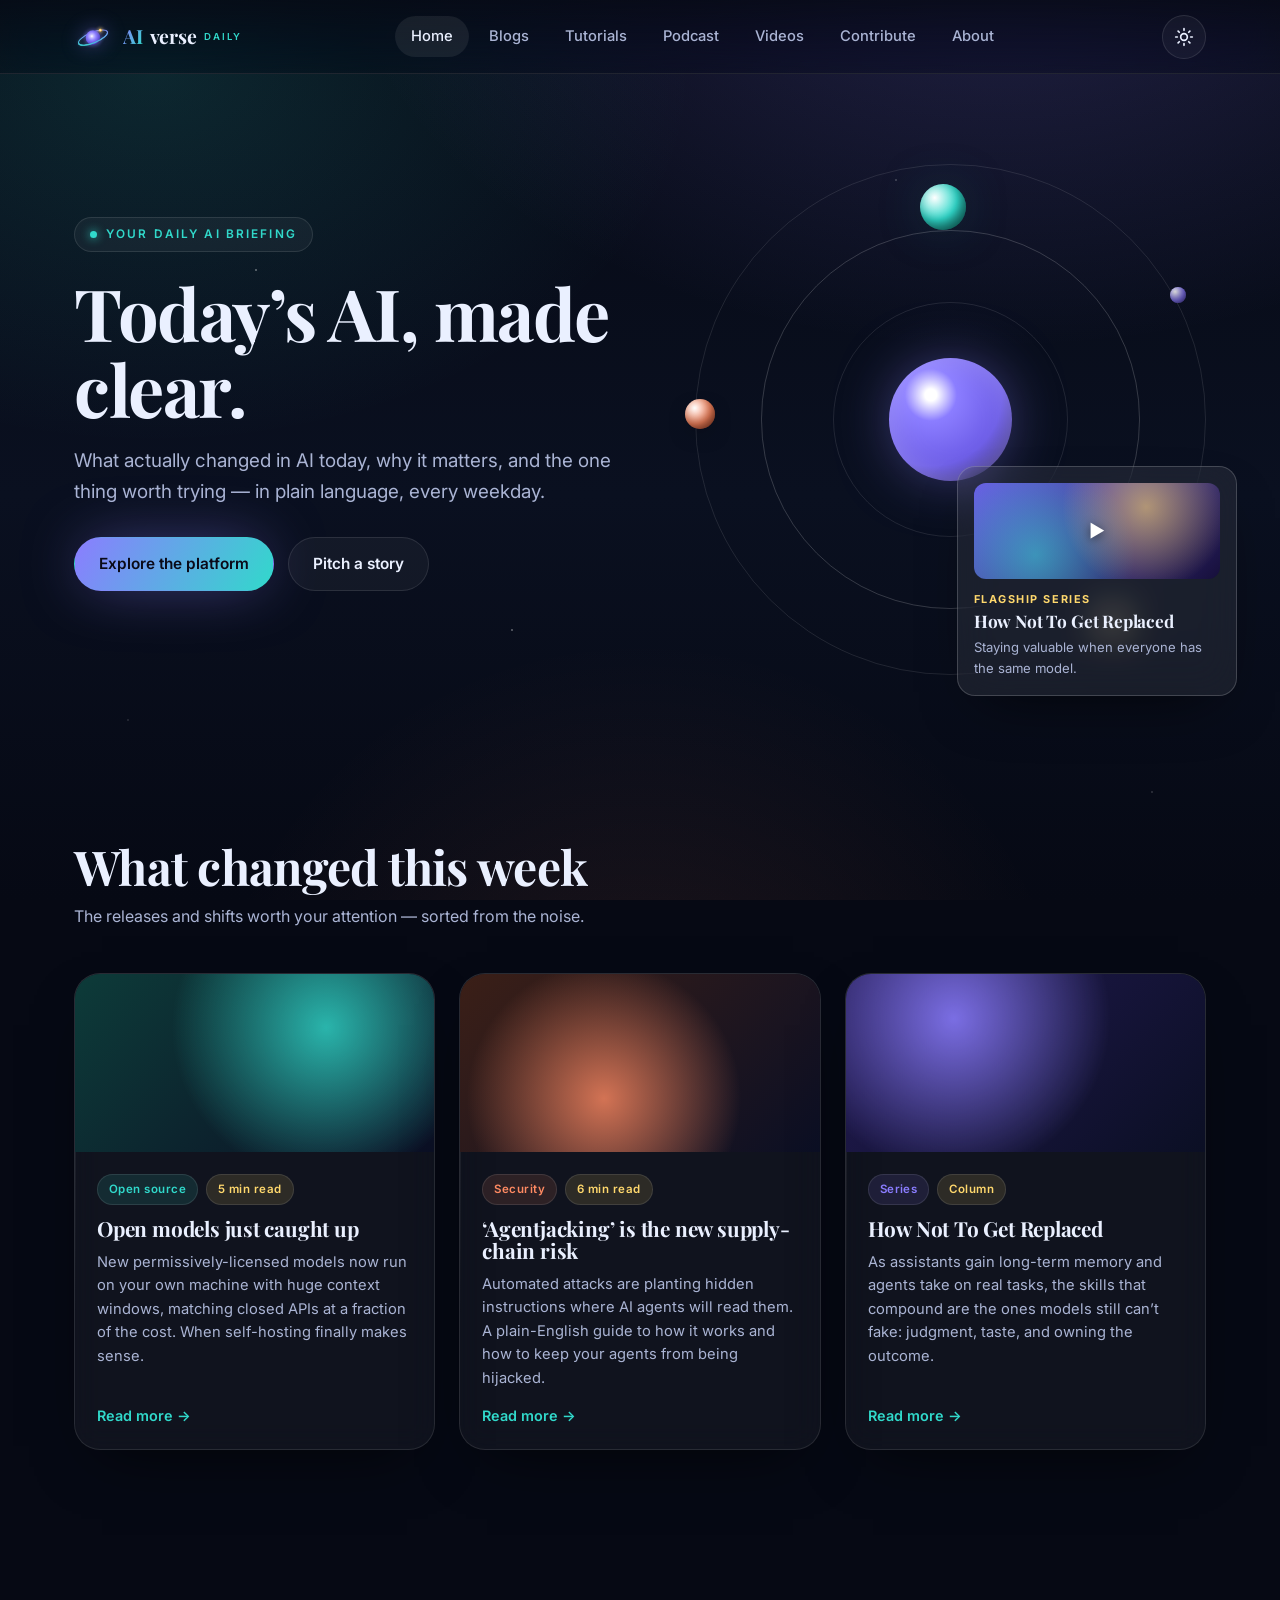
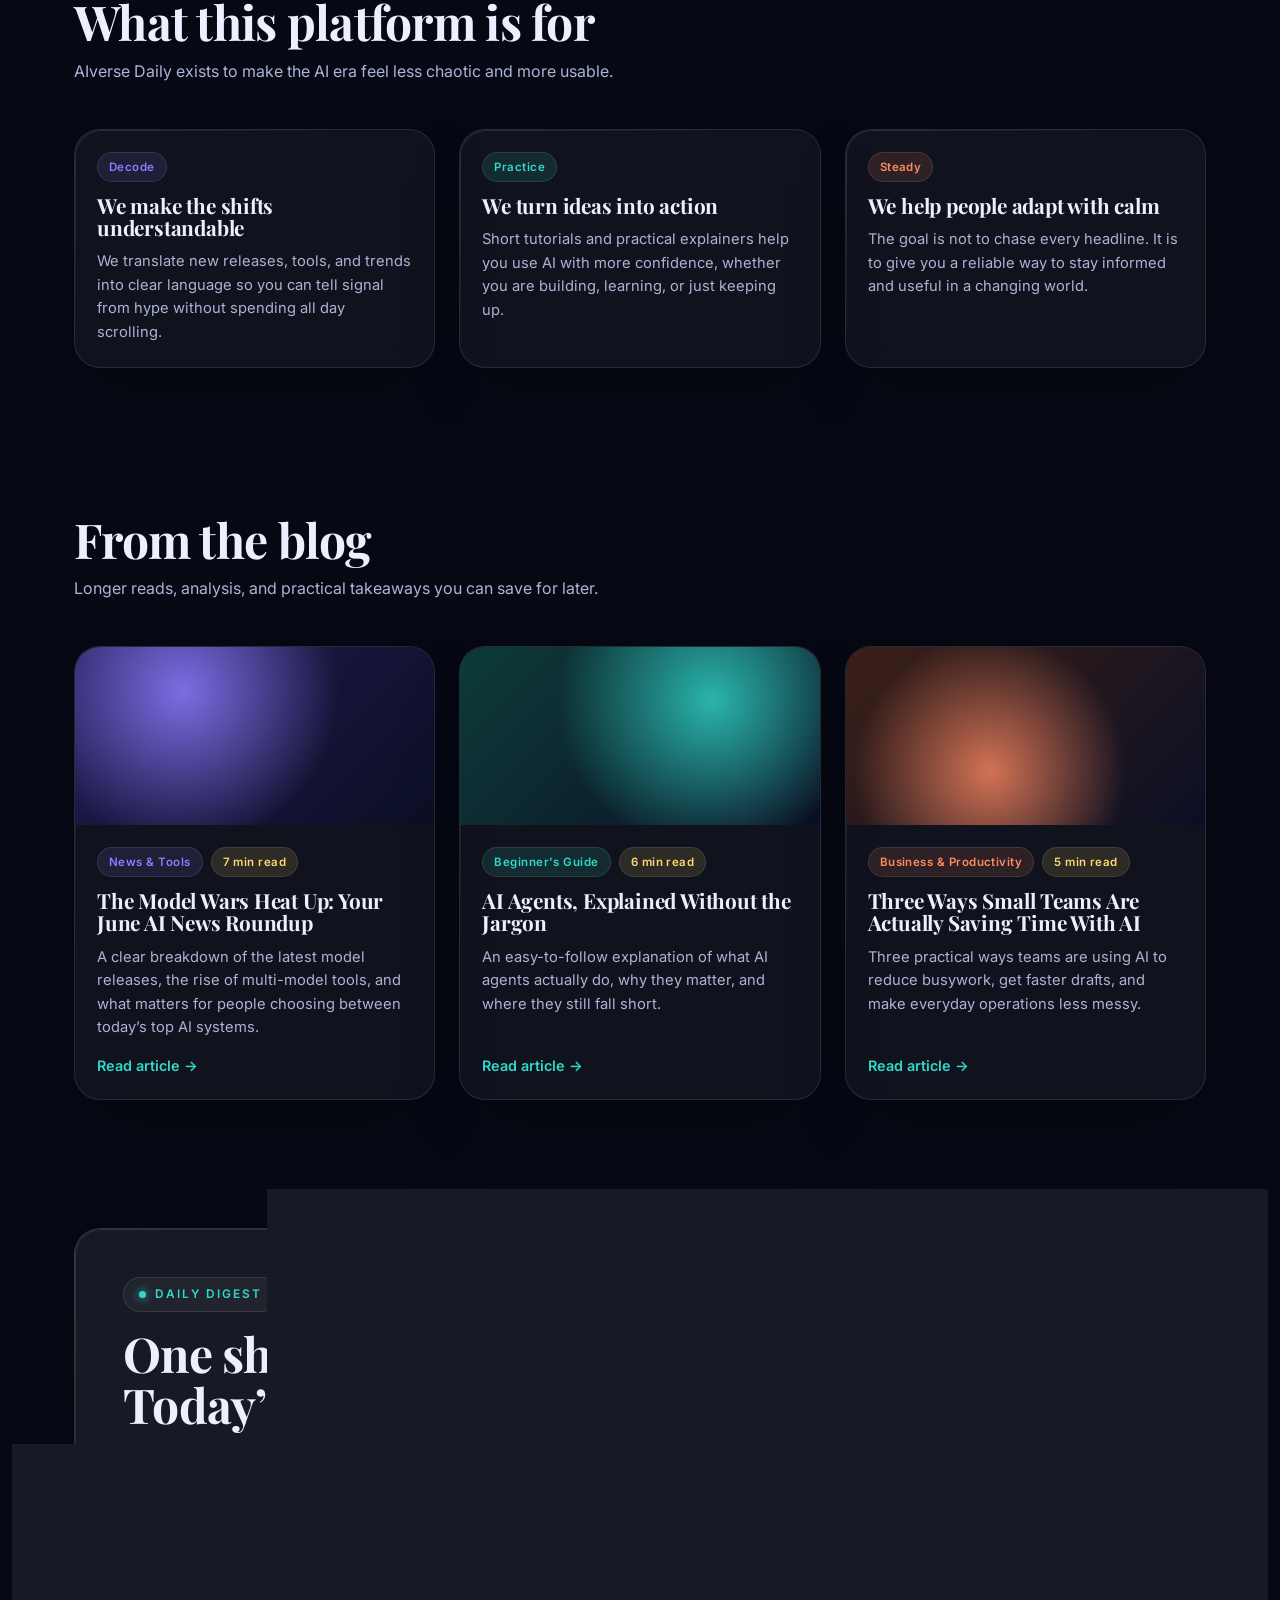
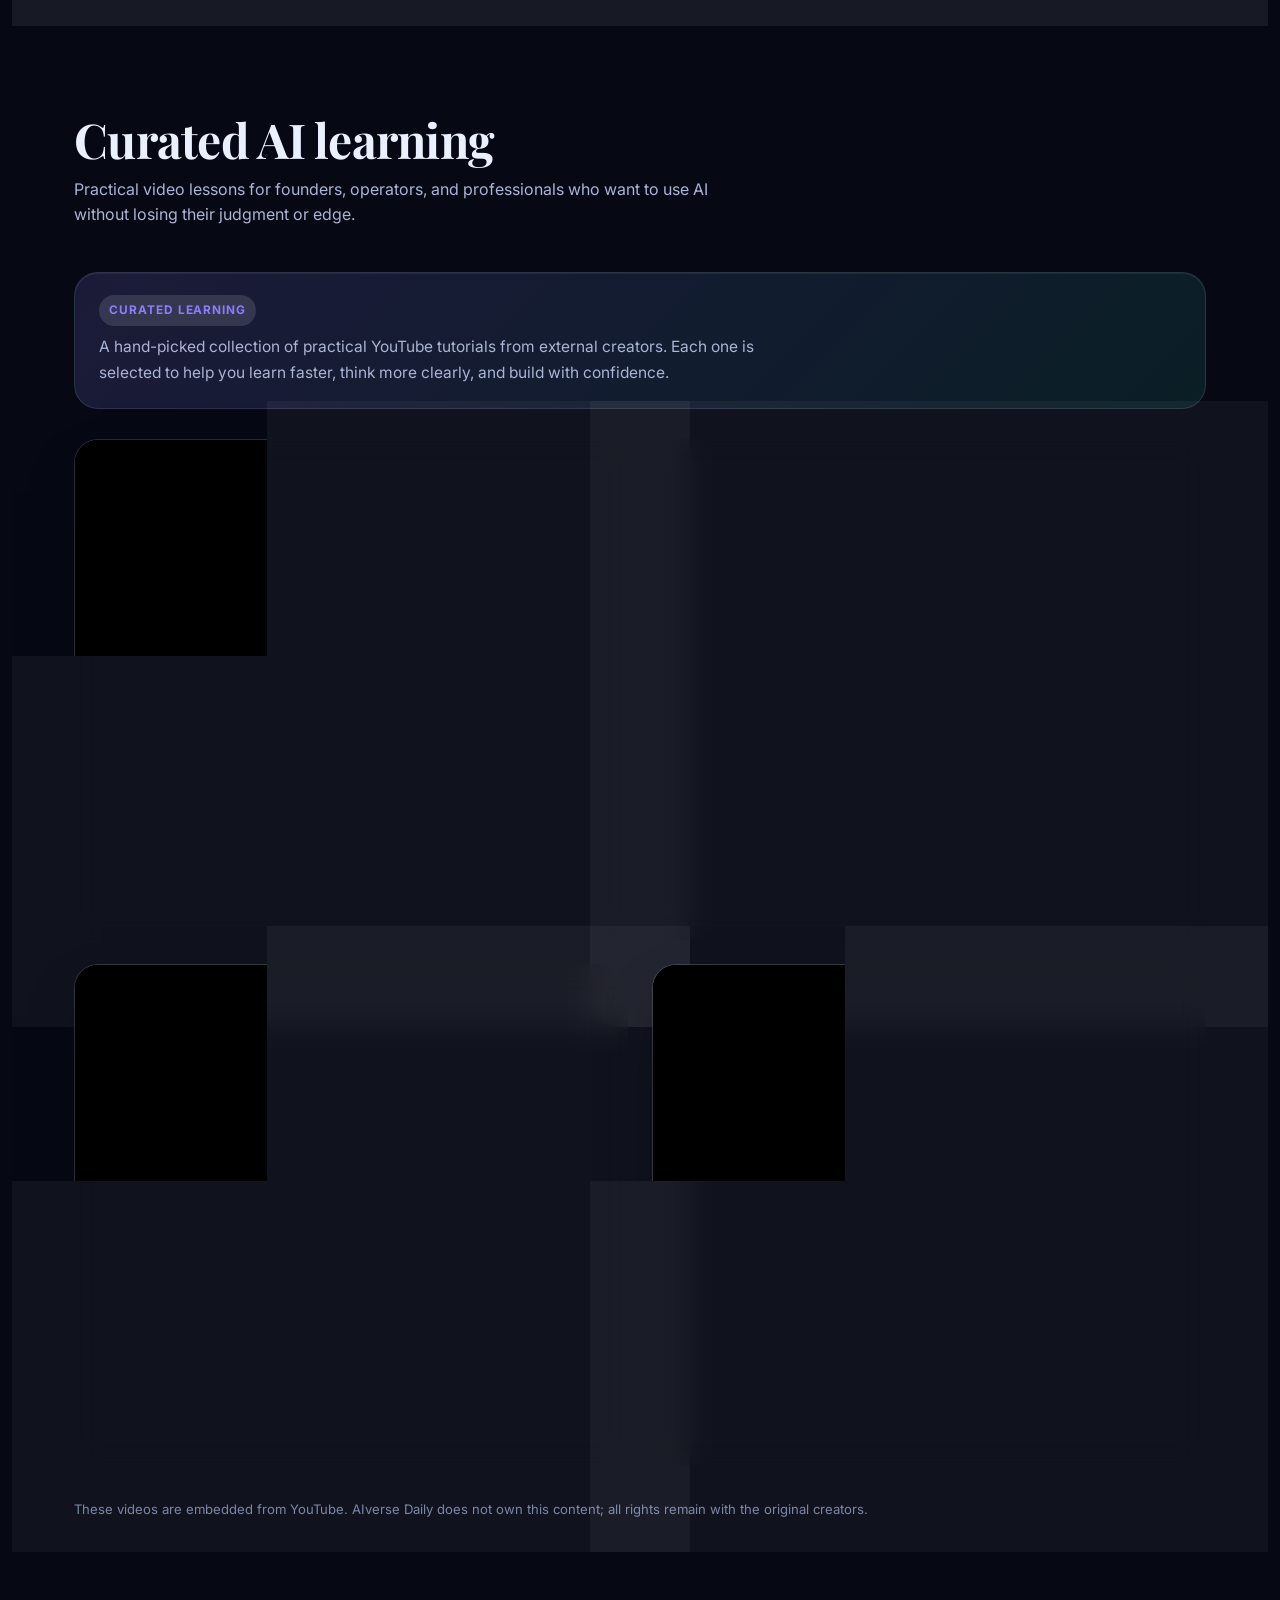
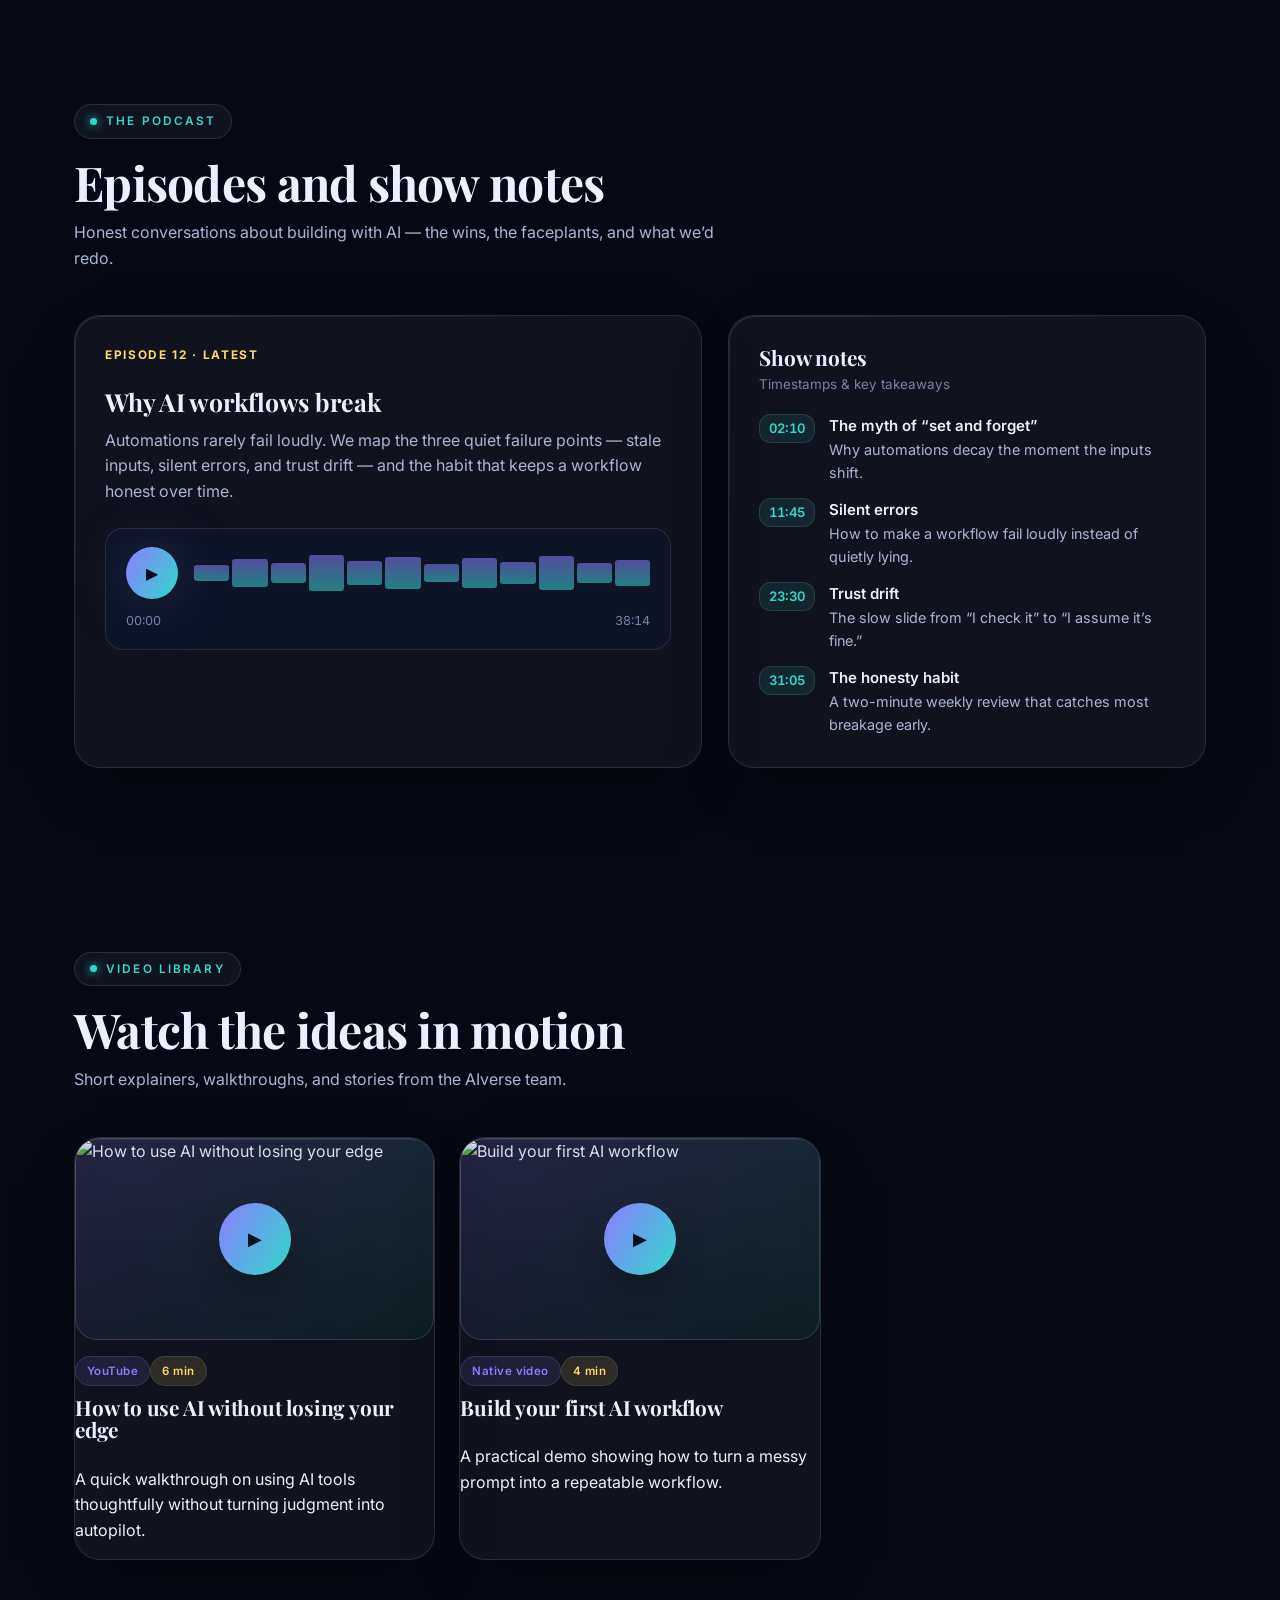
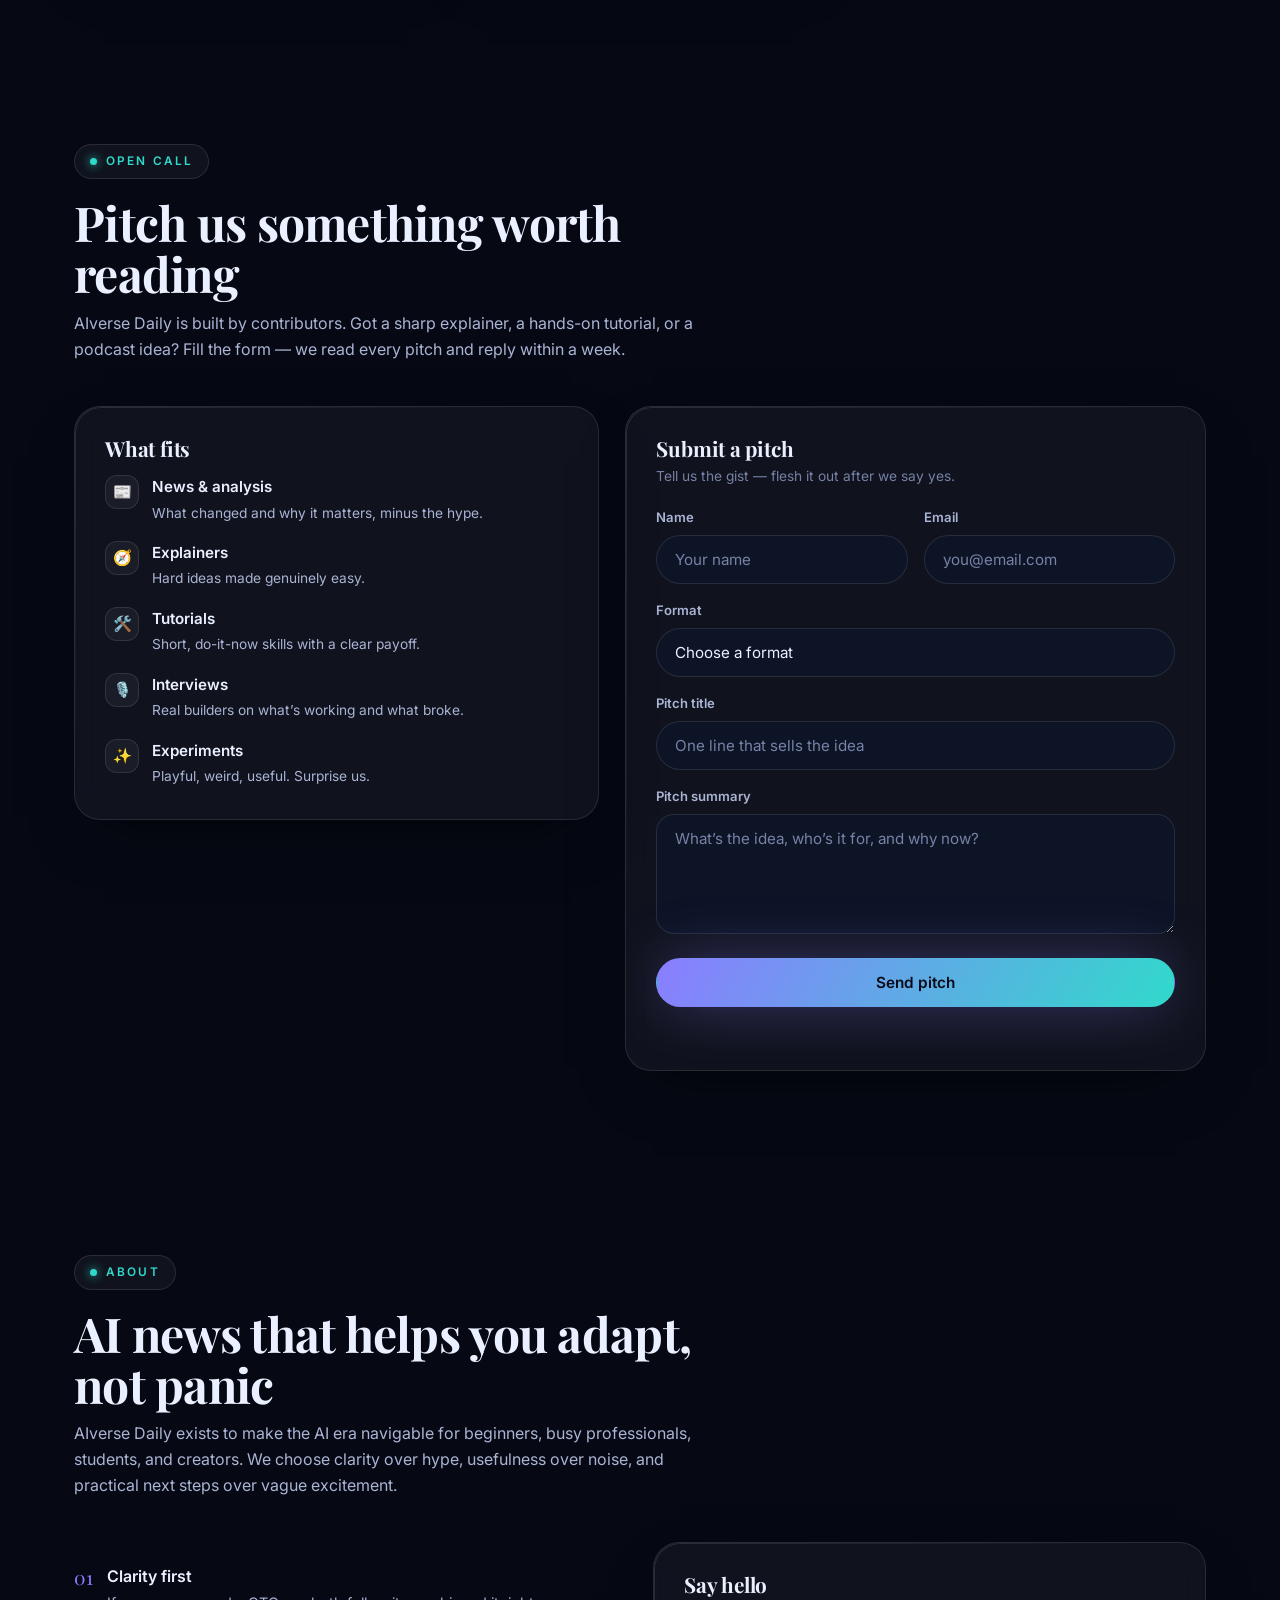
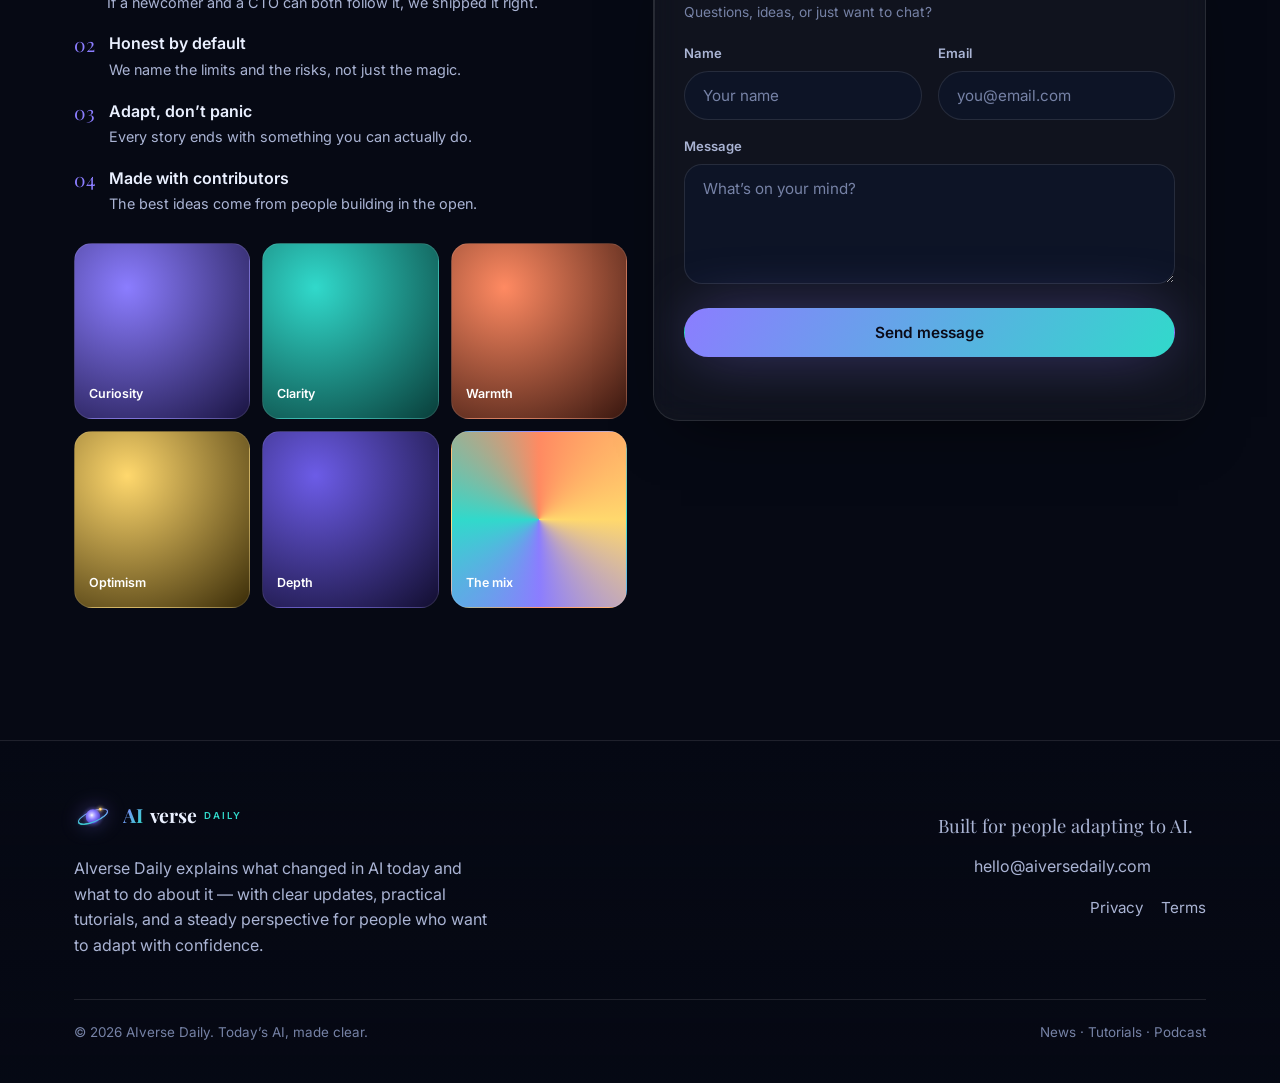
==== commit 6ac63faf: "Add live publishing, mobile CMS, SEO pre-render, and harden security - Replace unauthenticated conte" ====
--- a/index.html
+++ b/index.html
@@ -3,20 +3,22 @@
 <head>
 <meta charset="UTF-8" />
 <meta name="viewport" content="width=device-width, initial-scale=1.0" />
-<title>AIverse Daily — Make sense of AI before it becomes noise.</title>
+<title>AIverse Daily — Today’s AI, made clear.</title>
 <meta name="description" content="AIverse Daily helps you make sense of AI with clear explainers, practical tutorials, and a calm point of view for people who want to adapt with confidence." />
 <meta name="theme-color" content="#060914" />
+<!-- Apply saved theme before first paint to avoid a flash of the wrong theme -->
+<script>(function(){try{var t=localStorage.getItem("aiverse:theme");if(t)document.documentElement.setAttribute("data-theme",t);}catch(e){}})();</script>
 
 <!-- Social sharing preview -->
 <meta property="og:type" content="website" />
 <meta property="og:site_name" content="AIverse Daily" />
-<meta property="og:title" content="AIverse Daily — Make sense of AI before it becomes noise." />
+<meta property="og:title" content="AIverse Daily — Today’s AI, made clear." />
 <meta property="og:description" content="AIverse Daily helps you make sense of AI with clear explainers, practical tutorials, and a calm point of view for people who want to adapt with confidence." />
 <meta property="og:url" content="https://aiversedaily.com" />
 <meta property="og:locale" content="en_US" />
 <meta property="og:image" content="https://aiversedaily.com/assets/aiverse-avatar-1080.png" />
 <meta name="twitter:card" content="summary_large_image" />
-<meta name="twitter:title" content="AIverse Daily — Make sense of AI before it becomes noise." />
+<meta name="twitter:title" content="AIverse Daily — Today’s AI, made clear." />
 <meta name="twitter:description" content="AIverse Daily helps you make sense of AI with clear explainers, practical tutorials, and a calm point of view for people who want to adapt with confidence." />
 <meta name="twitter:image" content="https://aiversedaily.com/assets/aiverse-avatar-1080.png" />
 <script type="application/ld+json" id="ldJson">
@@ -101,7 +103,34 @@
     </nav>
   </header>
 
-  <noscript><div class="wrap" style="padding:60px 24px;text-align:center;color:#aab4d4">AIverse Daily needs JavaScript enabled to load its content.</div></noscript>
+  <!-- SEO / no-JS fallback. Generated by build.js from content.json — do not edit by hand. -->
+  <noscript>
+    <!--PRERENDER-->
+    <nav><a href="#home">Home</a> · <a href="#blogs">Blogs</a> · <a href="#tutorials">Tutorials</a> · <a href="#podcast">Podcast</a> · <a href="#videos">Videos</a> · <a href="#contribute">Contribute</a> · <a href="#about">About</a></nav>
+    <section><p>Your daily AI briefing</p><h1>Today’s AI, made clear.</h1><p>What actually changed in AI today, why it matters, and the one thing worth trying — in plain language, every weekday.</p><a href="#tutorials">Explore the platform</a> <a href="#contribute">Pitch a story</a></section>
+    <section><h2>What this platform is for</h2><p>AIverse Daily exists to make the AI era feel less chaotic and more usable.</p><article><h3>We make the shifts understandable</h3><p>We translate new releases, tools, and trends into clear language so you can tell signal from hype without spending all day scrolling.</p></article>
+<article><h3>We turn ideas into action</h3><p>Short tutorials and practical explainers help you use AI with more confidence, whether you are building, learning, or just keeping up.</p></article>
+<article><h3>We help people adapt with calm</h3><p>The goal is not to chase every headline. It is to give you a reliable way to stay informed and useful in a changing world.</p></article></section>
+    <section><h2>What changed this week</h2><p>The releases and shifts worth your attention — sorted from the noise.</p><article><h3>Open models just caught up</h3><p>New permissively-licensed models now run on your own machine with huge context windows, matching closed APIs at a fraction of the cost. When self-hosting finally makes sense. <a href="#tutorials">Read more</a></p></article>
+<article><h3>‘Agentjacking’ is the new supply-chain risk</h3><p>Automated attacks are planting hidden instructions where AI agents will read them. A plain-English guide to how it works and how to keep your agents from being hijacked. <a href="#tutorials">Read more</a></p></article>
+<article><h3>How Not To Get Replaced</h3><p>As assistants gain long-term memory and agents take on real tasks, the skills that compound are the ones models still can’t fake: judgment, taste, and owning the outcome. <a href="#about">Read more</a></p></article></section>
+    <section><h2>From the blog</h2><p>Longer reads, analysis, and practical takeaways you can save for later.</p><article><h3>The Model Wars Heat Up: Your June AI News Roundup</h3><p>A clear breakdown of the latest model releases, the rise of multi-model tools, and what matters for people choosing between today’s top AI systems. <a href="#blogs">Read more</a></p></article>
+<article><h3>AI Agents, Explained Without the Jargon</h3><p>An easy-to-follow explanation of what AI agents actually do, why they matter, and where they still fall short. <a href="#blogs">Read more</a></p></article>
+<article><h3>Three Ways Small Teams Are Actually Saving Time With AI</h3><p>Three practical ways teams are using AI to reduce busywork, get faster drafts, and make everyday operations less messy. <a href="#blogs">Read more</a></p></article></section>
+    <section><h2>Curated AI learning</h2><p>Practical video lessons for founders, operators, and professionals who want to use AI without losing their judgment or edge.</p><article><h3>AI Basics for Busy Professionals</h3><p>A clear introduction to using tools like ChatGPT and Claude for everyday thinking, drafting, and research without getting overwhelmed by the hype.</p></article>
+<article><h3>Use AI Without Losing Your Edge</h3><p>Learn the mindset and guardrails that help you use AI effectively while staying sharp, critical, and still fully in control of your judgment.</p></article>
+<article><h3>No-Code AI Workflow Automation</h3><p>See how to build simple automations and AI-powered workflows without writing code, so repetitive tasks become faster and more reliable.</p></article>
+<article><h3>Practical AI Workflows with n8n</h3><p>A more hands-on walkthrough for building real-world automations with n8n, useful for operators and teams ready to move beyond basic prompts.</p></article></section>
+    <section><p>Video library</p><h2>Watch the ideas in motion</h2><p>Short explainers, walkthroughs, and stories from the AIverse team.</p><article><h3>How to use AI without losing your edge</h3><p>A quick walkthrough on using AI tools thoughtfully without turning judgment into autopilot.</p></article>
+<article><h3>Build your first AI workflow</h3><p>A practical demo showing how to turn a messy prompt into a repeatable workflow.</p></article></section>
+    <section><p>The podcast</p><h2>Episodes and show notes</h2><p>Honest conversations about building with AI — the wins, the faceplants, and what we’d redo.</p><article><h3>Why AI workflows break</h3><p>Automations rarely fail loudly. We map the three quiet failure points — stale inputs, silent errors, and trust drift — and the habit that keeps a workflow honest over time.</p></article></section>
+    <section><p>About</p><h2>AI news that helps you adapt, not panic</h2><p>AIverse Daily exists to make the AI era navigable for beginners, busy professionals, students, and creators. We choose clarity over hype, usefulness over noise, and practical next steps over vague excitement.</p><ul><li><strong>Clarity first</strong> — If a newcomer and a CTO can both follow it, we shipped it right.</li>
+<li><strong>Honest by default</strong> — We name the limits and the risks, not just the magic.</li>
+<li><strong>Adapt, don’t panic</strong> — Every story ends with something you can actually do.</li>
+<li><strong>Made with contributors</strong> — The best ideas come from people building in the open.</li></ul></section>
+    <footer><p>AIverse Daily explains what changed in AI today and what to do about it — with clear updates, practical tutorials, and a steady perspective for people who want to adapt with confidence.</p></footer>
+    <!--/PRERENDER-->
+  </noscript>
 
   <main>
     <section id="home" class="hero"><div class="wrap"><div class="hero-grid" id="heroGrid"></div></div></section>
--- a/styles.css
+++ b/styles.css
@@ -699,7 +699,8 @@
   }
 
   @media (max-width: 720px) {
-    .nav-inner { grid-template-columns: auto auto; gap: 12px; }
+    .wrap { padding: 0 16px; }
+    .nav-inner { grid-template-columns: auto auto; gap: 12px; padding: 0 16px; }
     .nav-links {
       grid-column: 1 / -1;
       order: 3;
@@ -712,7 +713,7 @@
       scrollbar-width: none;
     }
     .nav-links::-webkit-scrollbar { display: none; }
-    .nav-links a { scroll-snap-align: start; background: var(--glass); border: 1px solid var(--glass-border); }
+    .nav-links a { scroll-snap-align: start; background: var(--glass); border: 1px solid var(--glass-border); padding: 8px 12px; }
     .nav {
       height: auto;
       padding: 12px 0;
@@ -723,16 +724,25 @@
     .toggle { grid-column: 2; justify-self: end; }
     :root { --nav-h: 128px; }
 
-    .block { padding: 64px 0; }
+    .block { padding: 56px 0; }
+    .block-tight { padding: 44px 0; }
+    .section-head { margin-bottom: 28px; }
     .grid-3 { grid-template-columns: 1fr; }
     .two-col { grid-template-columns: 1fr; }
-    .feature-card { position: relative; right: auto; bottom: auto; width: 100%; margin-top: 22px; }
+    .hero { padding: 32px 0 56px; }
+    .hero h1 { font-size: clamp(2.05rem, 8vw, 2.75rem); }
+    .hero .lead { font-size: 1rem; }
+    .feature-card { position: relative; right: auto; bottom: auto; width: 100%; margin-top: 18px; }
     .orbit-stage { max-width: 320px; }
     .hero-cta .btn, .field-row { width: 100%; }
     .field-row { flex-direction: column; }
     .hero-cta .btn { flex: 1; }
-    .mood { grid-template-columns: repeat(3, 1fr); }
+    .story-body, .tutorial-body, .player, .notes, .guide, .form-card, .news-card { padding: 22px; }
+    .news-card { gap: 24px; }
+    .mood { grid-template-columns: 1fr 1fr; }
+    .foot-grid, .foot-bottom { gap: 16px; }
     .foot-bottom { flex-direction: column; gap: 8px; }
+    h1, h2, h3, p, li, span { overflow-wrap: anywhere; word-break: break-word; }
   }
 
   @media (prefers-reduced-motion: reduce) {
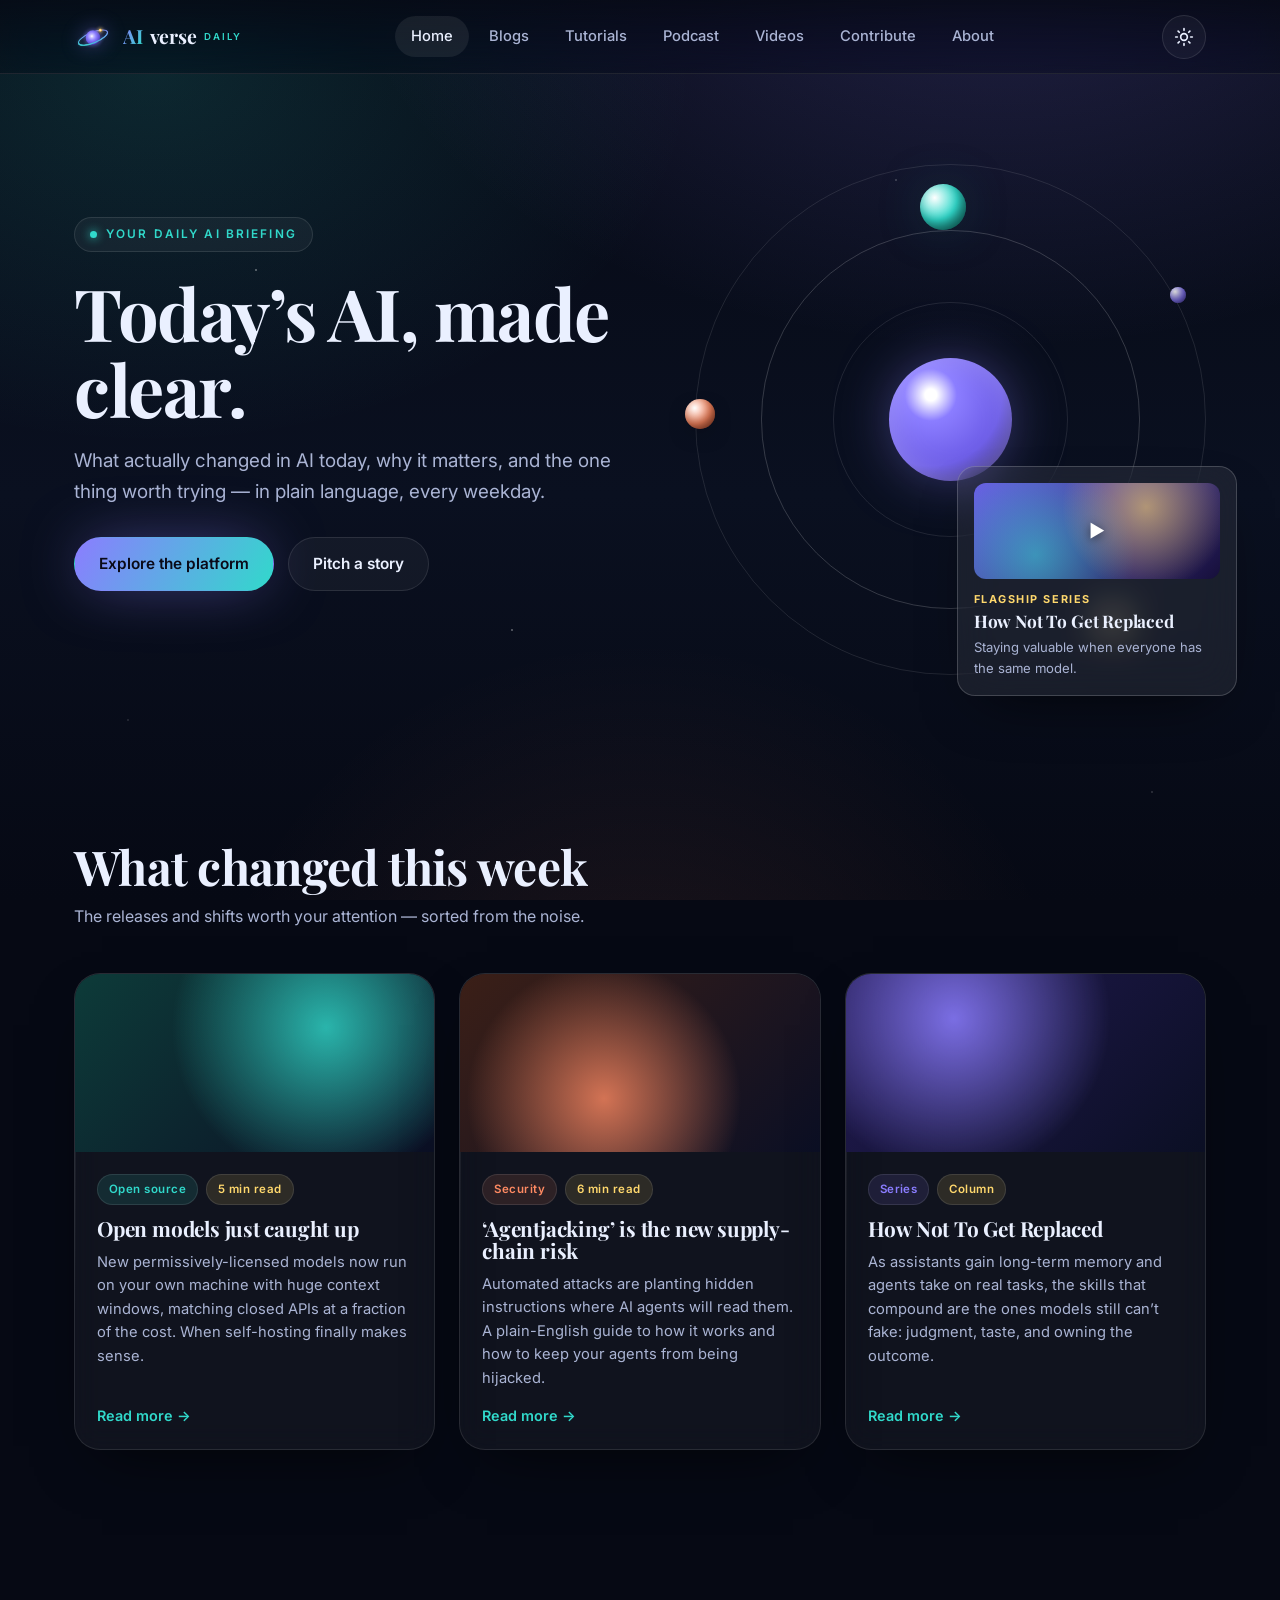
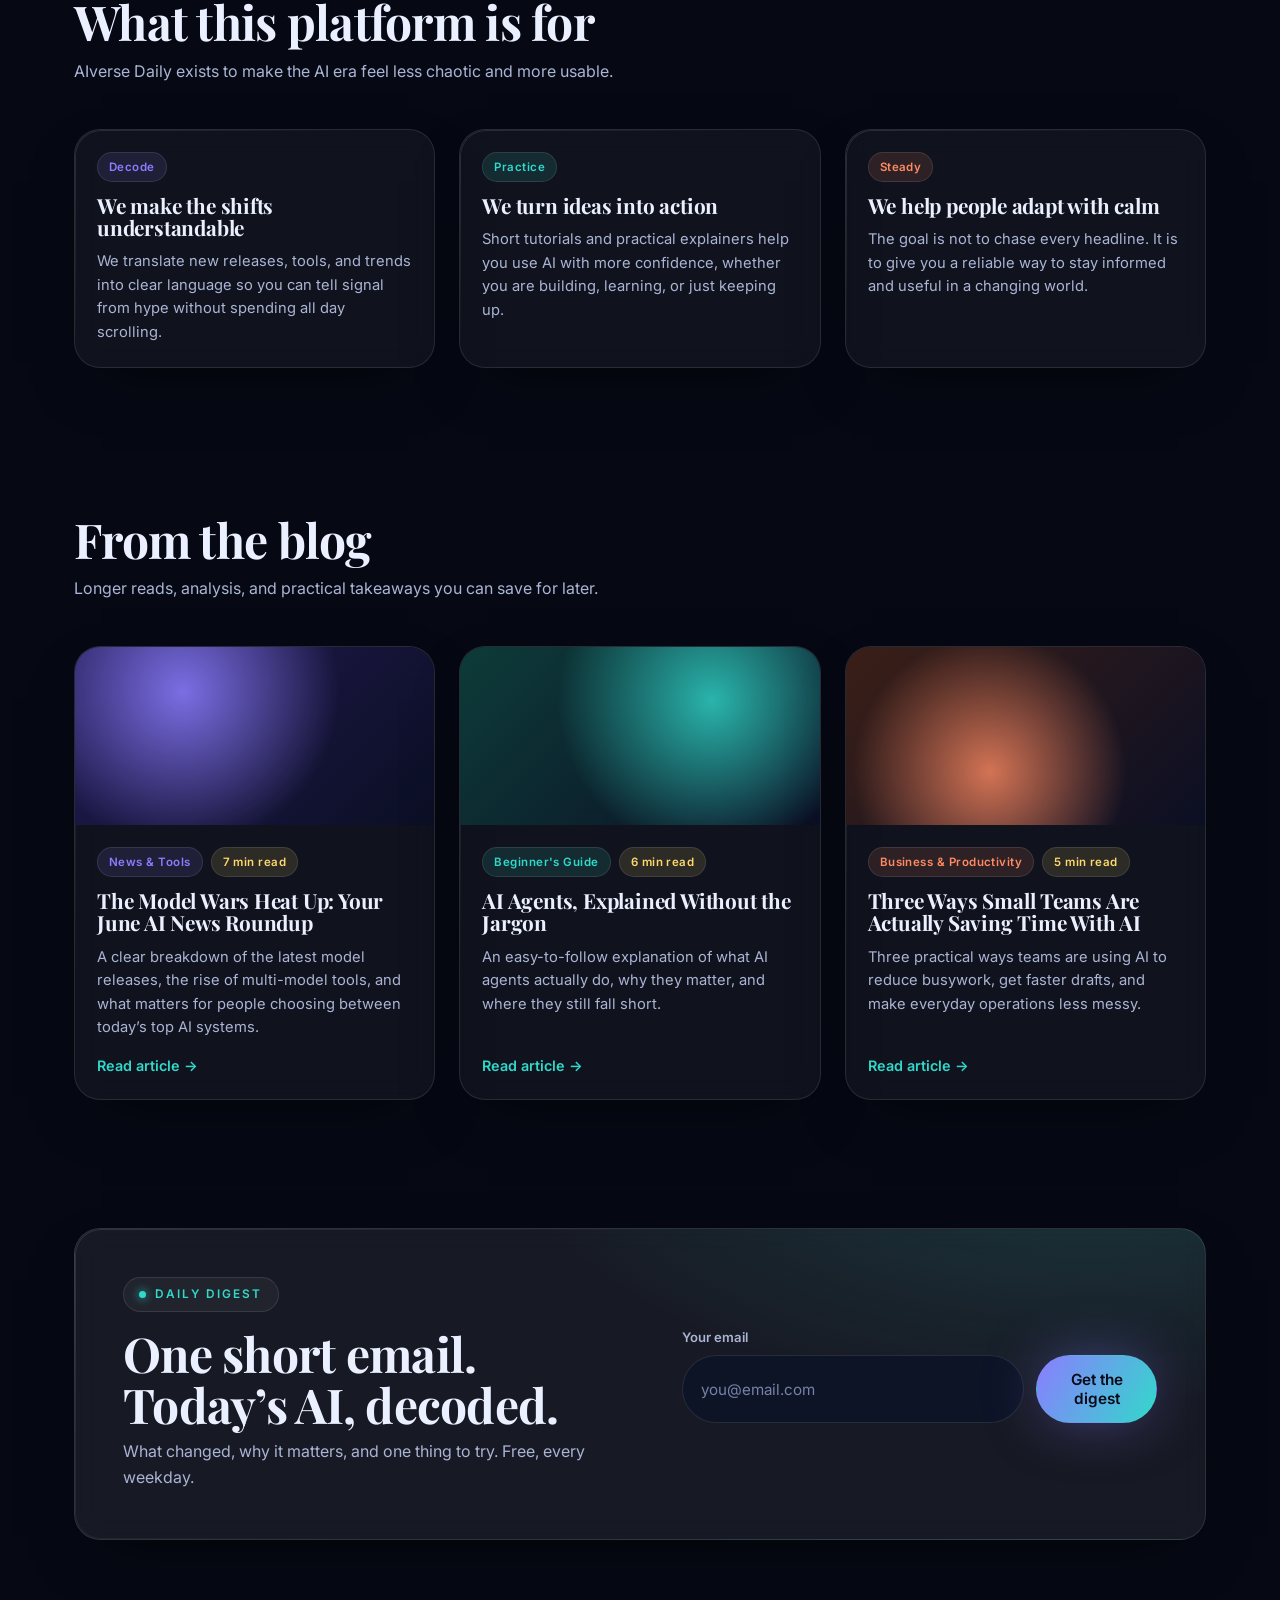
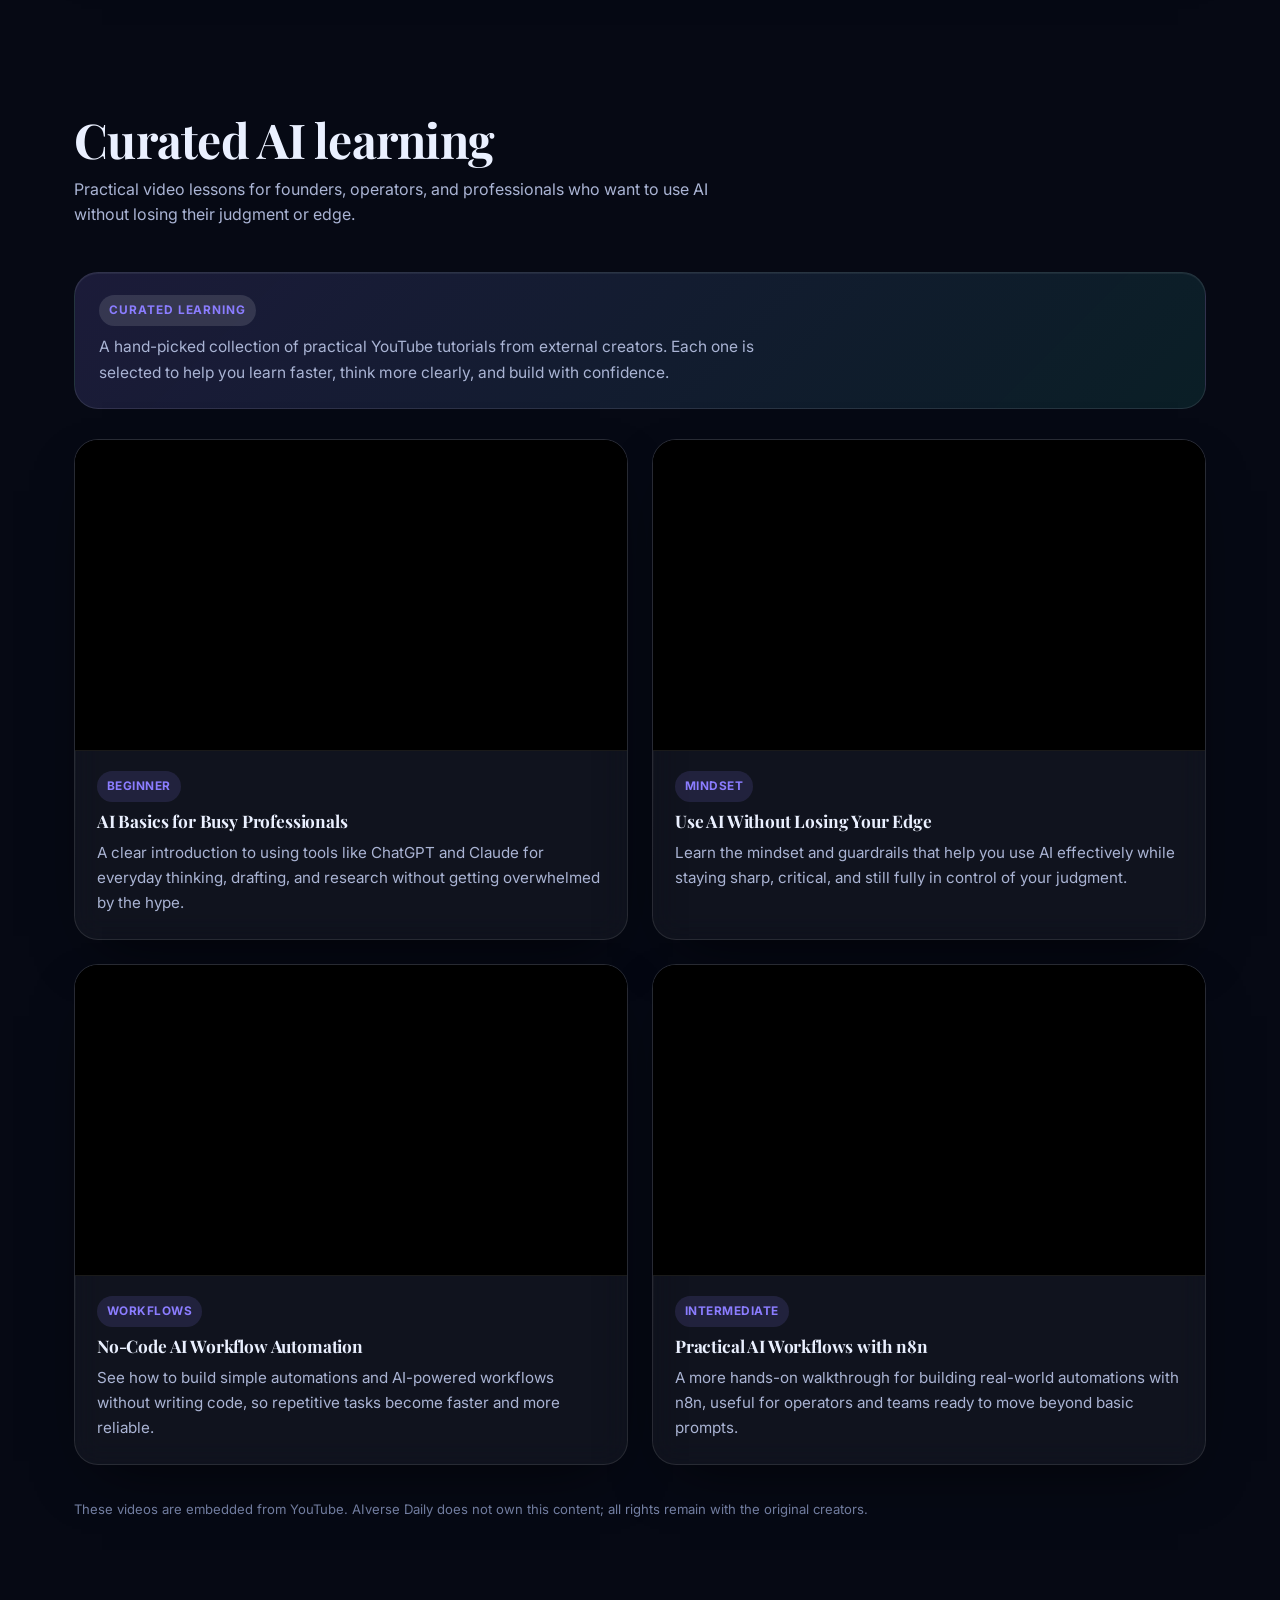
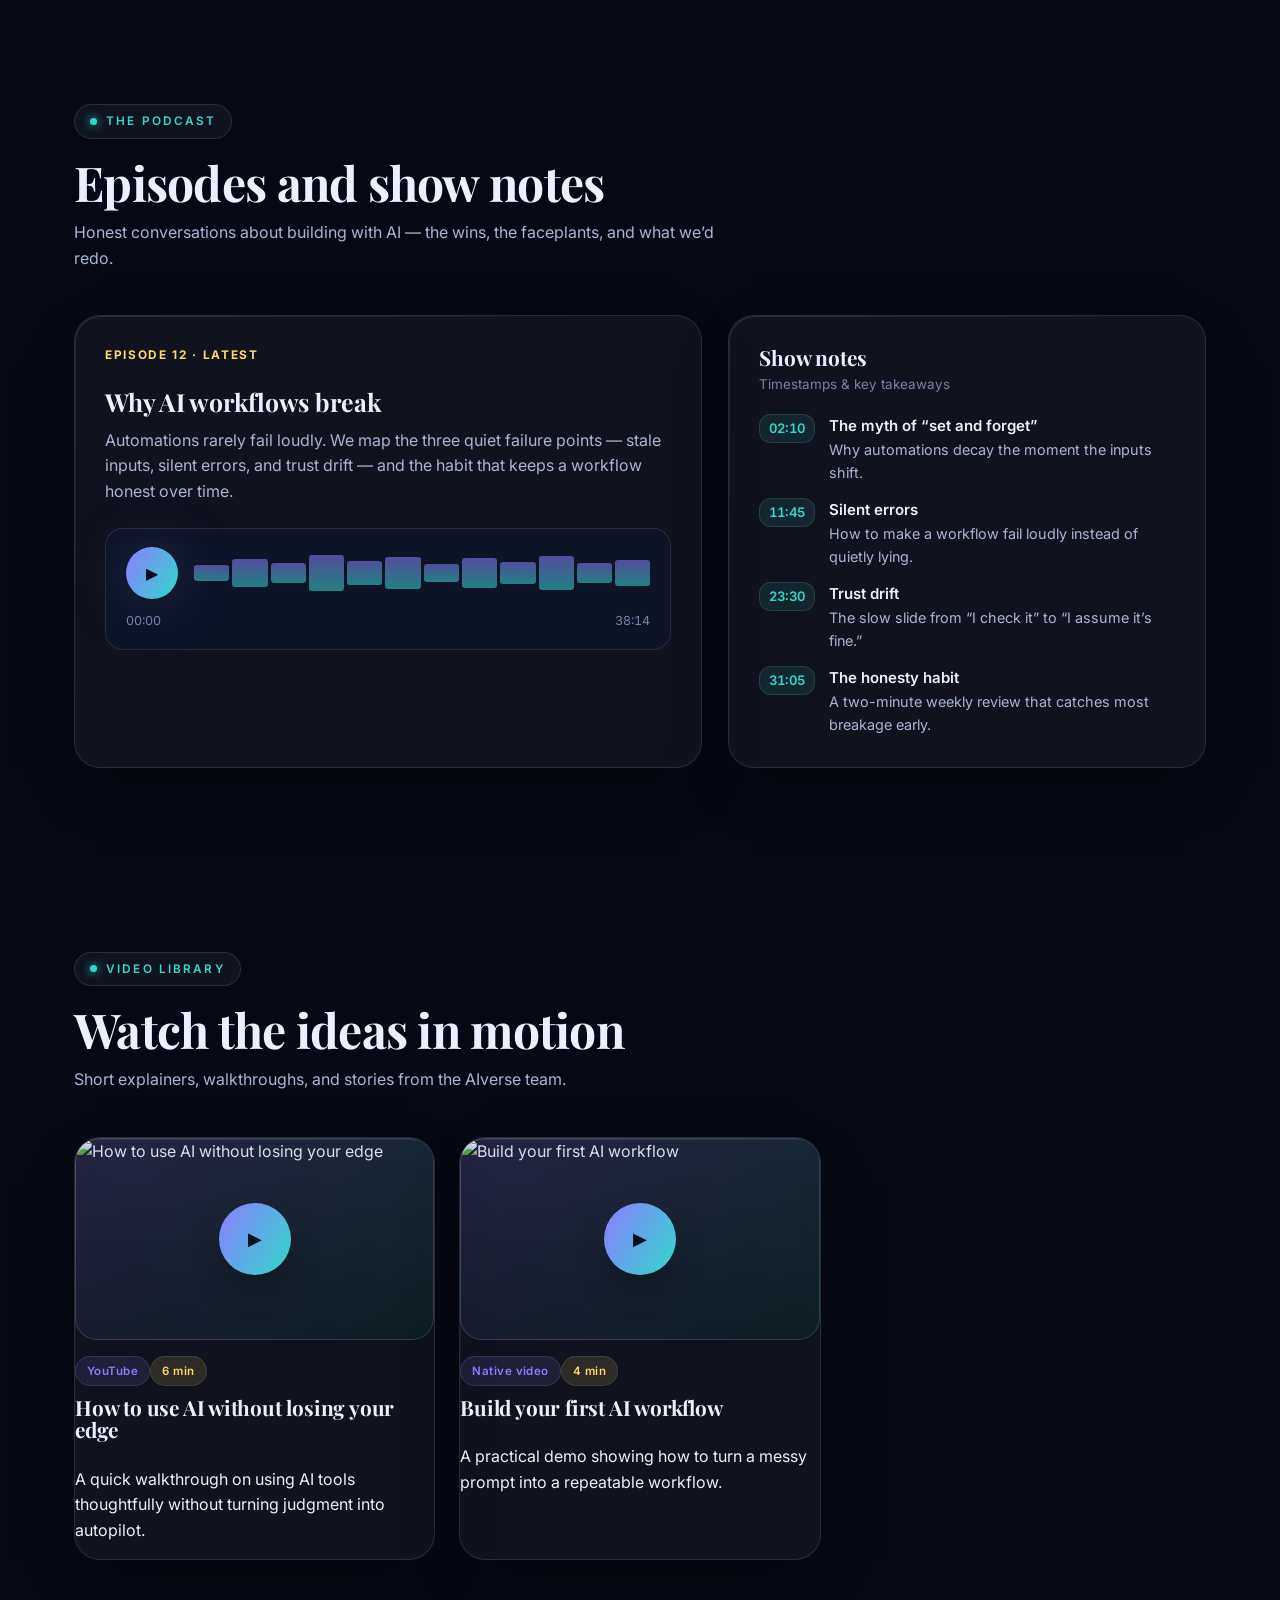
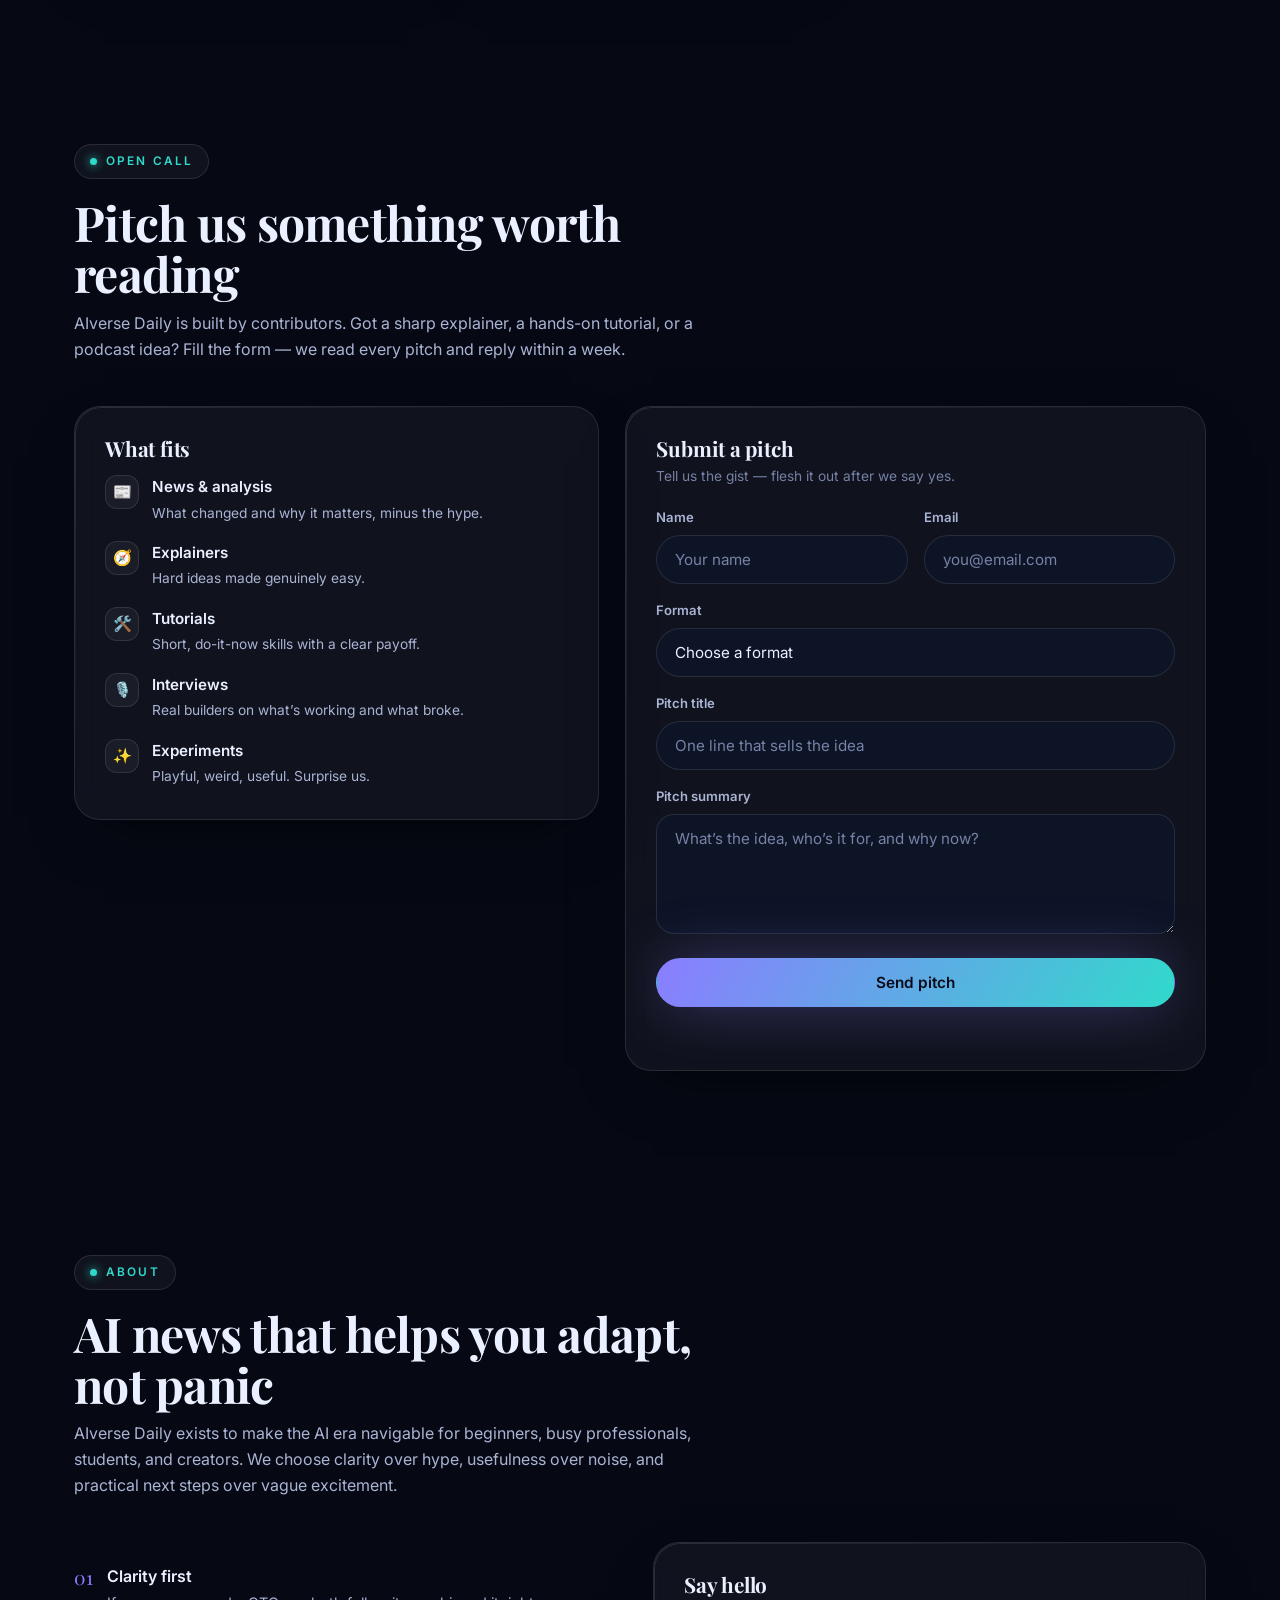
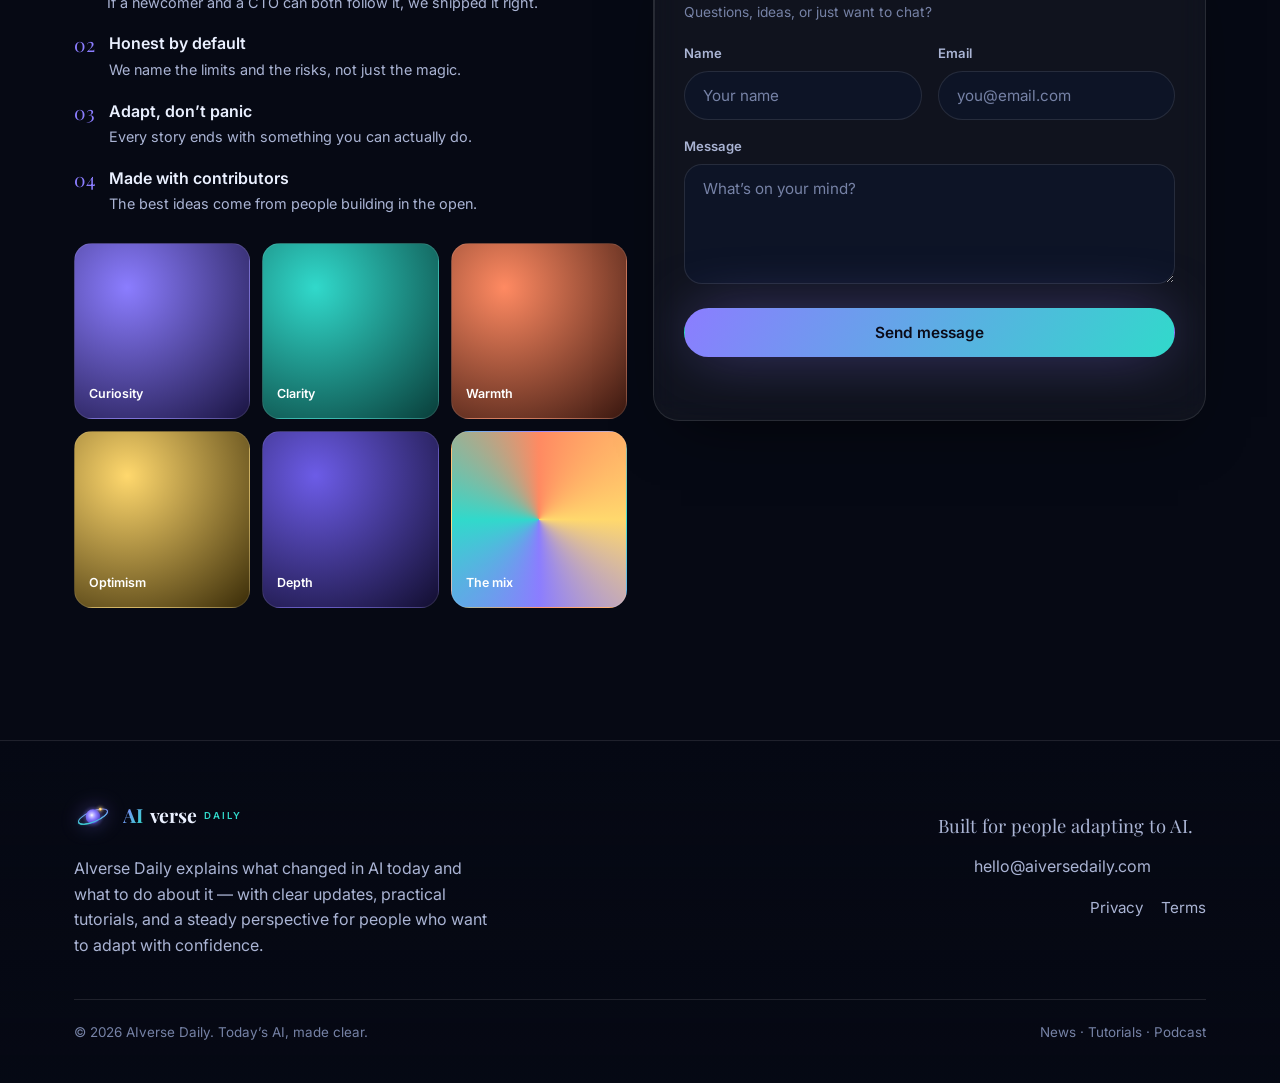
==== commit 964eac13: "Replace mobile nav scroll-strip with a hamburger dropdown menu The mobile nav was a cramped horizont" ====
--- a/index.html
+++ b/index.html
@@ -95,10 +95,15 @@
           <span class="brand-name"><span class="b-ai">AI</span><span class="b-verse">verse</span><span class="b-daily">Daily</span></span>
         </a>
         <ul class="nav-links" id="navLinks"></ul>
-        <button class="toggle" id="themeToggle" aria-label="Switch colour theme" aria-pressed="false">
-          <svg class="sun" viewBox="0 0 24 24" fill="none" stroke="currentColor" stroke-width="2" stroke-linecap="round" aria-hidden="true"><circle cx="12" cy="12" r="4"/><path d="M12 2v2M12 20v2M4.93 4.93l1.41 1.41M17.66 17.66l1.41 1.41M2 12h2M20 12h2M4.93 19.07l1.41-1.41M17.66 6.34l1.41-1.41"/></svg>
-          <svg class="moon" viewBox="0 0 24 24" fill="none" stroke="currentColor" stroke-width="2" stroke-linecap="round" stroke-linejoin="round" aria-hidden="true"><path d="M21 12.79A9 9 0 1 1 11.21 3 7 7 0 0 0 21 12.79z"/></svg>
-        </button>
+        <div class="nav-actions">
+          <button class="toggle" id="themeToggle" aria-label="Switch colour theme" aria-pressed="false">
+            <svg class="sun" viewBox="0 0 24 24" fill="none" stroke="currentColor" stroke-width="2" stroke-linecap="round" aria-hidden="true"><circle cx="12" cy="12" r="4"/><path d="M12 2v2M12 20v2M4.93 4.93l1.41 1.41M17.66 17.66l1.41 1.41M2 12h2M20 12h2M4.93 19.07l1.41-1.41M17.66 6.34l1.41-1.41"/></svg>
+            <svg class="moon" viewBox="0 0 24 24" fill="none" stroke="currentColor" stroke-width="2" stroke-linecap="round" stroke-linejoin="round" aria-hidden="true"><path d="M21 12.79A9 9 0 1 1 11.21 3 7 7 0 0 0 21 12.79z"/></svg>
+          </button>
+          <button class="nav-toggle" id="navToggle" aria-label="Open menu" aria-expanded="false" aria-controls="navLinks">
+            <span></span><span></span><span></span>
+          </button>
+        </div>
       </div>
     </nav>
   </header>
--- a/styles.css
+++ b/styles.css
@@ -230,6 +230,28 @@
   [data-theme="light"] .toggle .sun { display: none; }
   [data-theme="light"] .toggle .moon { display: block; }
 
+  .nav-actions { display: inline-flex; align-items: center; gap: 9px; flex-shrink: 0; }
+  /* hamburger — hidden on desktop, shown on mobile */
+  .nav-toggle {
+    display: none;
+    width: 44px; height: 44px;
+    border-radius: 13px;
+    border: 1px solid var(--glass-border);
+    background: var(--glass);
+    cursor: pointer;
+    place-items: center;
+    gap: 5px;
+  }
+  .nav-toggle:hover { background: var(--glass-strong); }
+  .nav-toggle span {
+    width: 20px; height: 2px; border-radius: 2px;
+    background: var(--ink);
+    transition: transform 0.25s var(--ease), opacity 0.2s var(--ease);
+  }
+  .nav-toggle[aria-expanded="true"] span:nth-child(1) { transform: translateY(7px) rotate(45deg); }
+  .nav-toggle[aria-expanded="true"] span:nth-child(2) { opacity: 0; }
+  .nav-toggle[aria-expanded="true"] span:nth-child(3) { transform: translateY(-7px) rotate(-45deg); }
+
   /* ---------- Shared section / type ---------- */
   section[id] { scroll-margin-top: calc(var(--nav-h) + 8px); }
   .block { padding: 92px 0; }
@@ -699,30 +721,48 @@
   }
 
   @media (max-width: 720px) {
+    :root { --nav-h: 64px; }
     .wrap { padding: 0 16px; }
-    .nav-inner { grid-template-columns: auto auto; gap: 12px; padding: 0 16px; }
+    /* single row: brand on the left, controls on the right */
+    .nav-inner { grid-template-columns: 1fr auto; gap: 12px; padding: 0 16px; }
+    .nav-toggle { display: inline-grid; }
+
+    /* links become a dropdown panel under the bar, toggled by the hamburger */
     .nav-links {
-      grid-column: 1 / -1;
-      order: 3;
-      justify-content: flex-start;
-      overflow-x: auto;
-      scroll-snap-type: x mandatory;
-      gap: 7px;
-      padding: 4px 2px 0;
-      -ms-overflow-style: none;
-      scrollbar-width: none;
+      position: absolute;
+      top: calc(var(--nav-h) - 4px);
+      left: 12px;
+      right: 12px;
+      flex-direction: column;
+      align-items: stretch;
+      gap: 4px;
+      padding: 10px;
+      border-radius: 18px;
+      background: linear-gradient(180deg, rgba(10,14,28,0.96), rgba(10,14,28,0.92));
+      border: 1px solid var(--glass-border);
+      backdrop-filter: blur(18px) saturate(140%);
+      -webkit-backdrop-filter: blur(18px) saturate(140%);
+      box-shadow: 0 24px 60px -20px rgba(0,0,0,0.7);
+      max-height: calc(100vh - var(--nav-h) - 20px);
+      overflow-y: auto;
+      z-index: 110;
+      /* hidden by default — animate in on .open */
+      opacity: 0;
+      visibility: hidden;
+      transform: translateY(-8px);
+      transition: opacity 0.2s var(--ease), transform 0.2s var(--ease), visibility 0.2s;
     }
-    .nav-links::-webkit-scrollbar { display: none; }
-    .nav-links a { scroll-snap-align: start; background: var(--glass); border: 1px solid var(--glass-border); padding: 8px 12px; }
-    .nav {
-      height: auto;
-      padding: 12px 0;
-      flex-direction: column;
+    [data-theme="light"] .nav-links {
+      background: linear-gradient(180deg, rgba(248,247,253,0.98), rgba(248,247,253,0.95));
     }
-    .nav-inner { row-gap: 12px; }
-    .brand { grid-column: 1; }
-    .toggle { grid-column: 2; justify-self: end; }
-    :root { --nav-h: 128px; }
+    .nav-links.open { opacity: 1; visibility: visible; transform: none; }
+    .nav-links a {
+      display: block;
+      width: 100%;
+      padding: 13px 15px;
+      border-radius: 12px;
+      font-size: 1rem;
+    }
 
     .block { padding: 56px 0; }
     .block-tight { padding: 44px 0; }
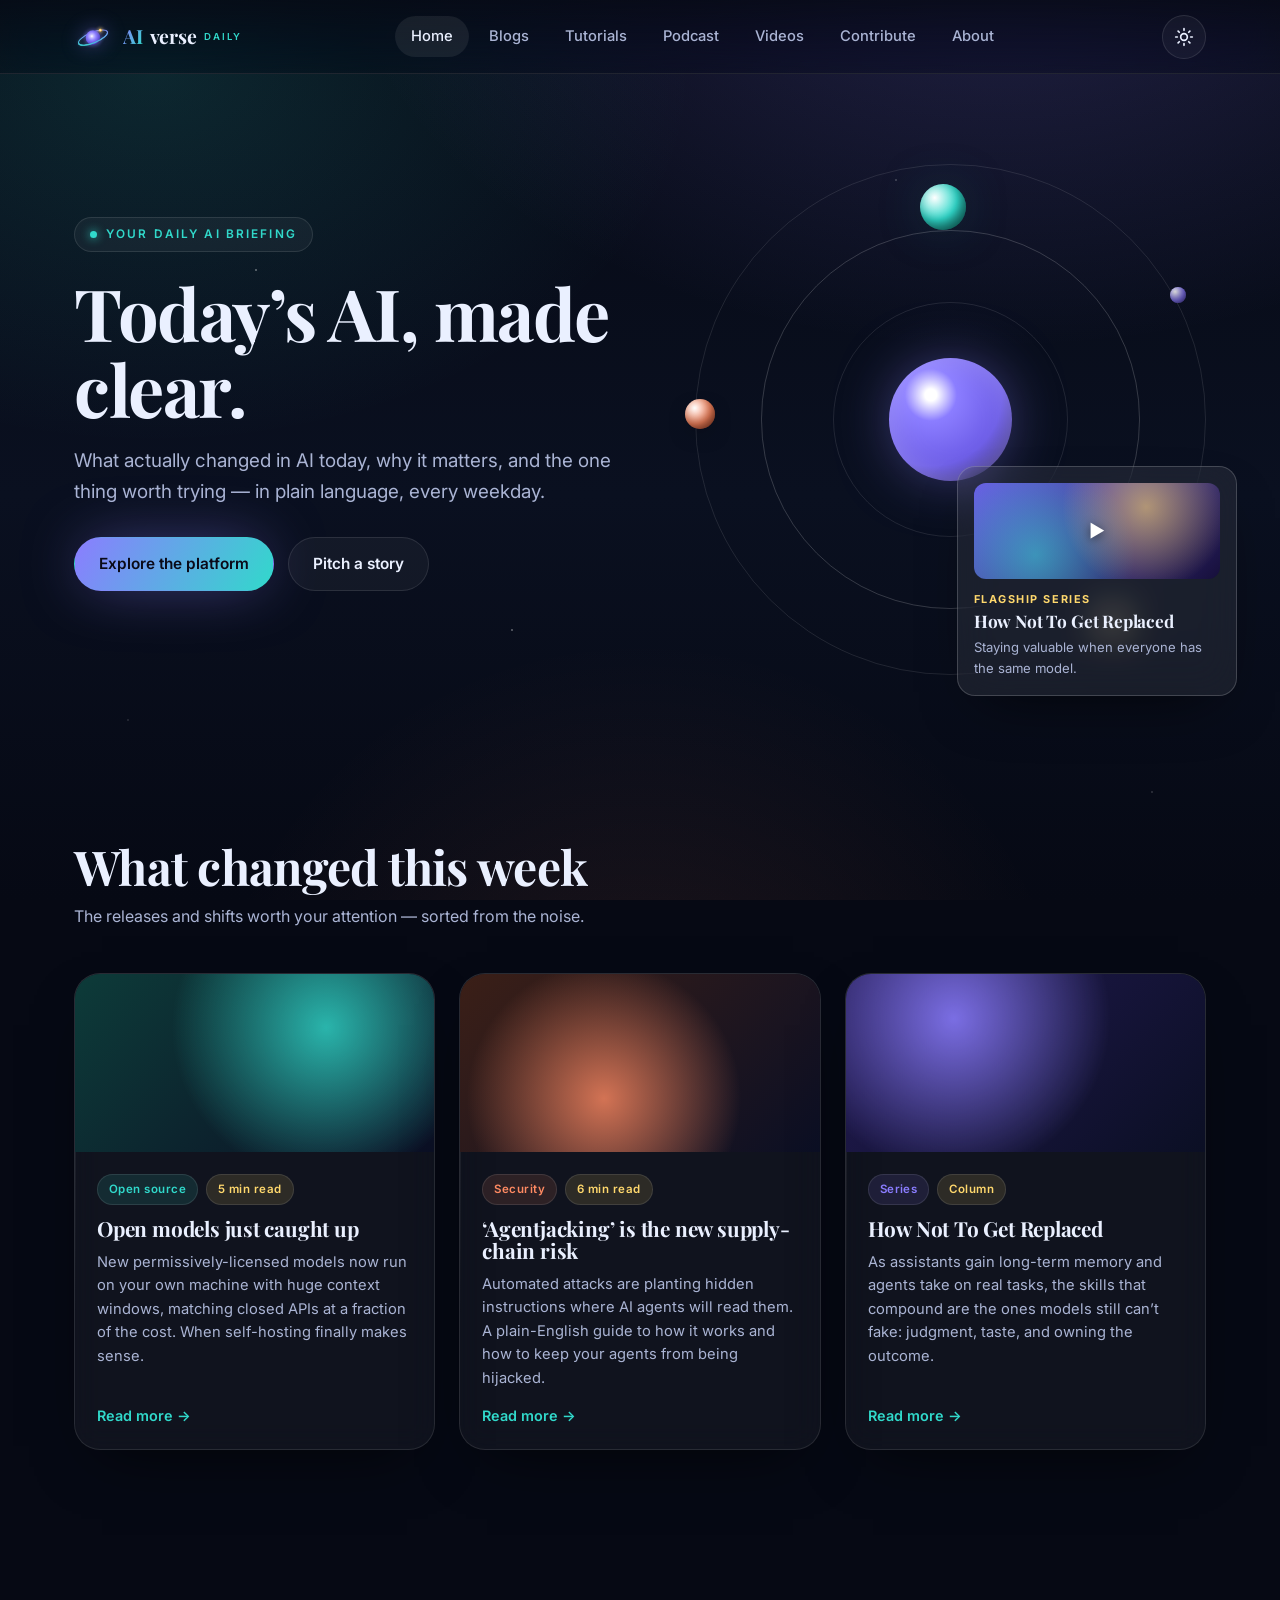
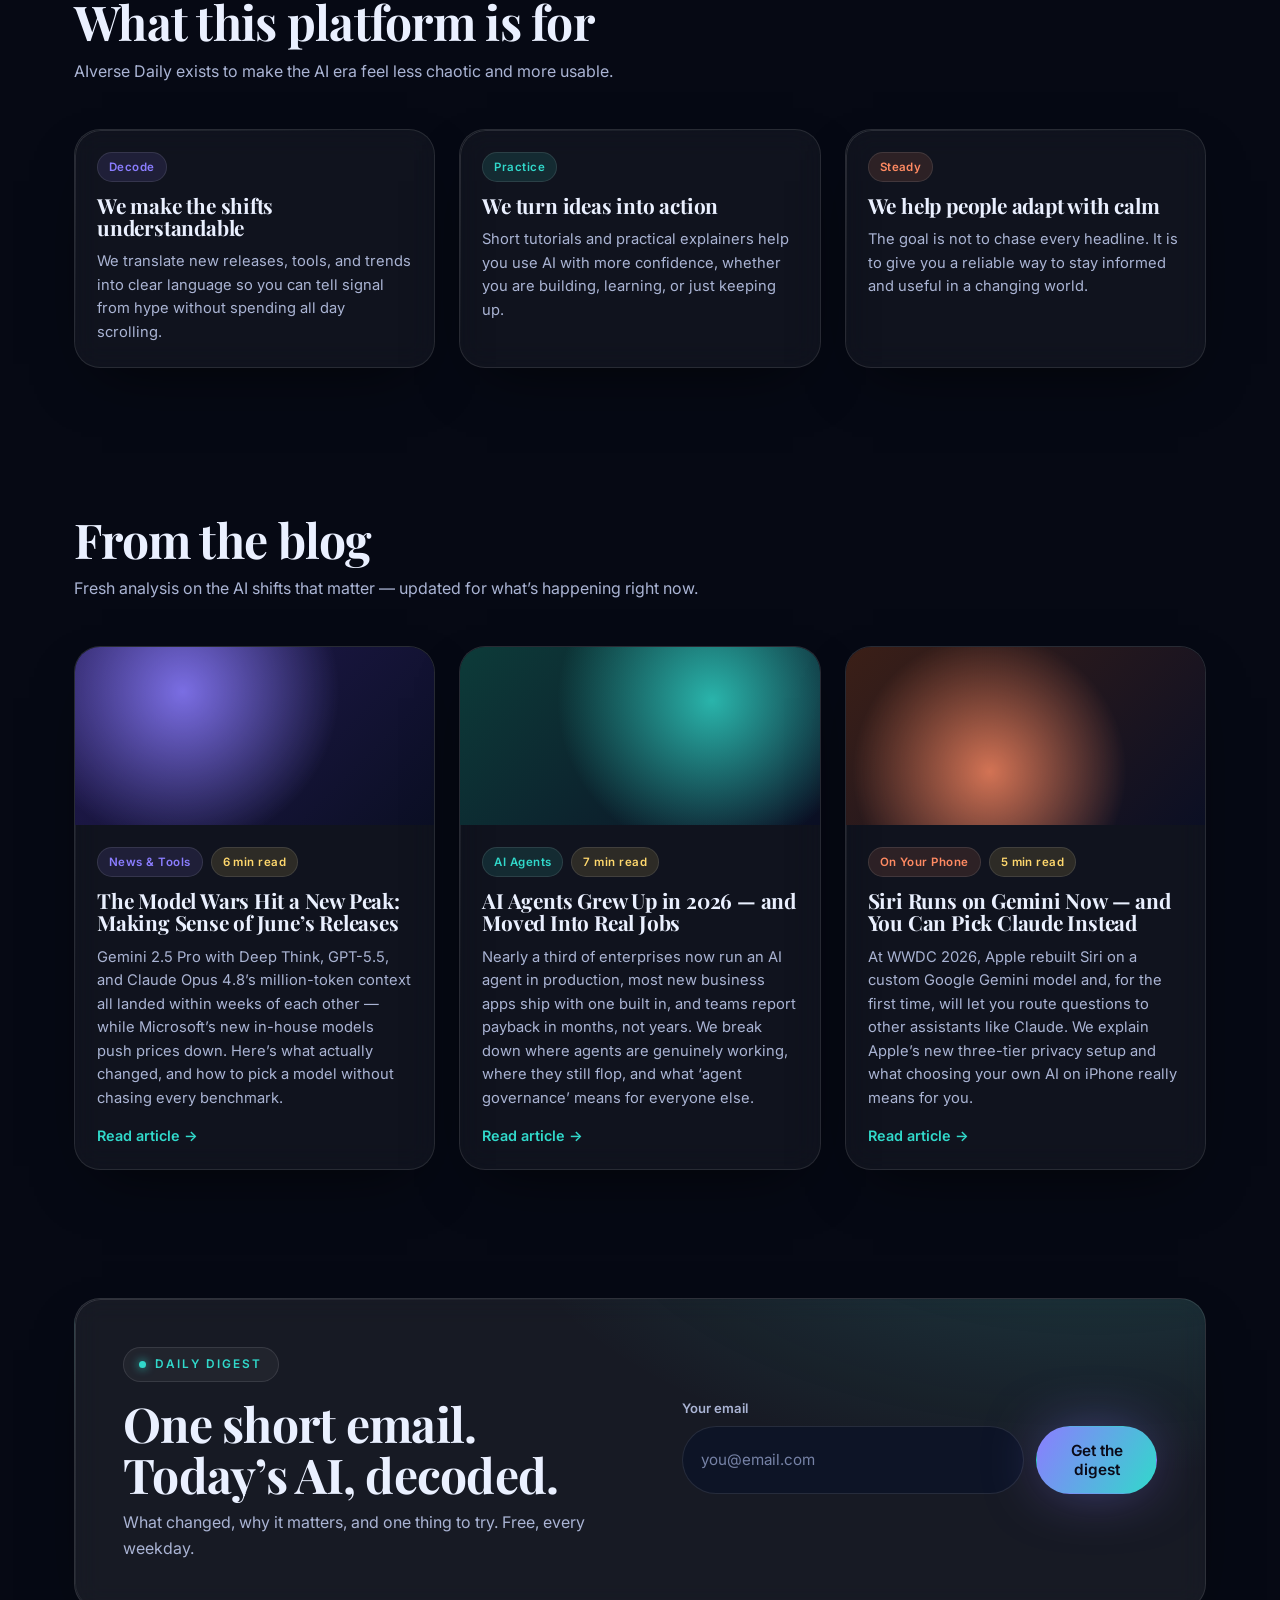
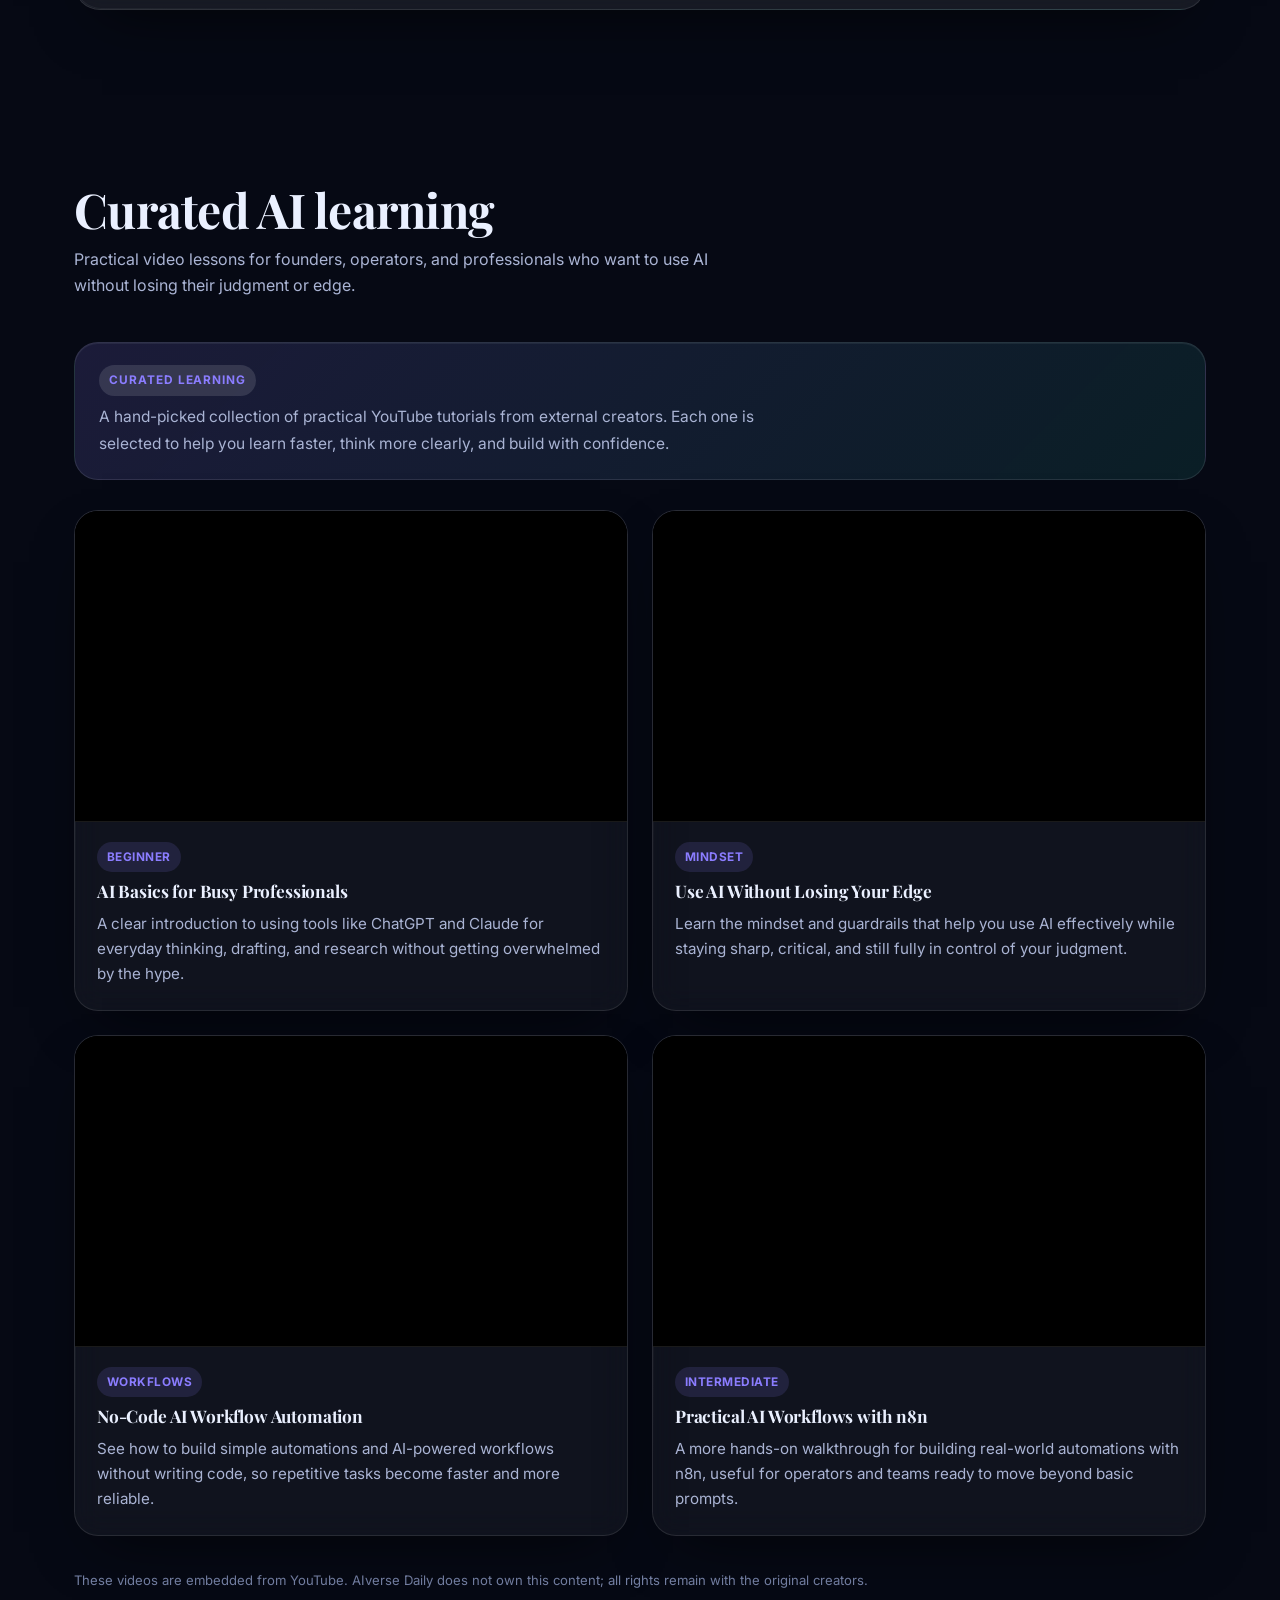
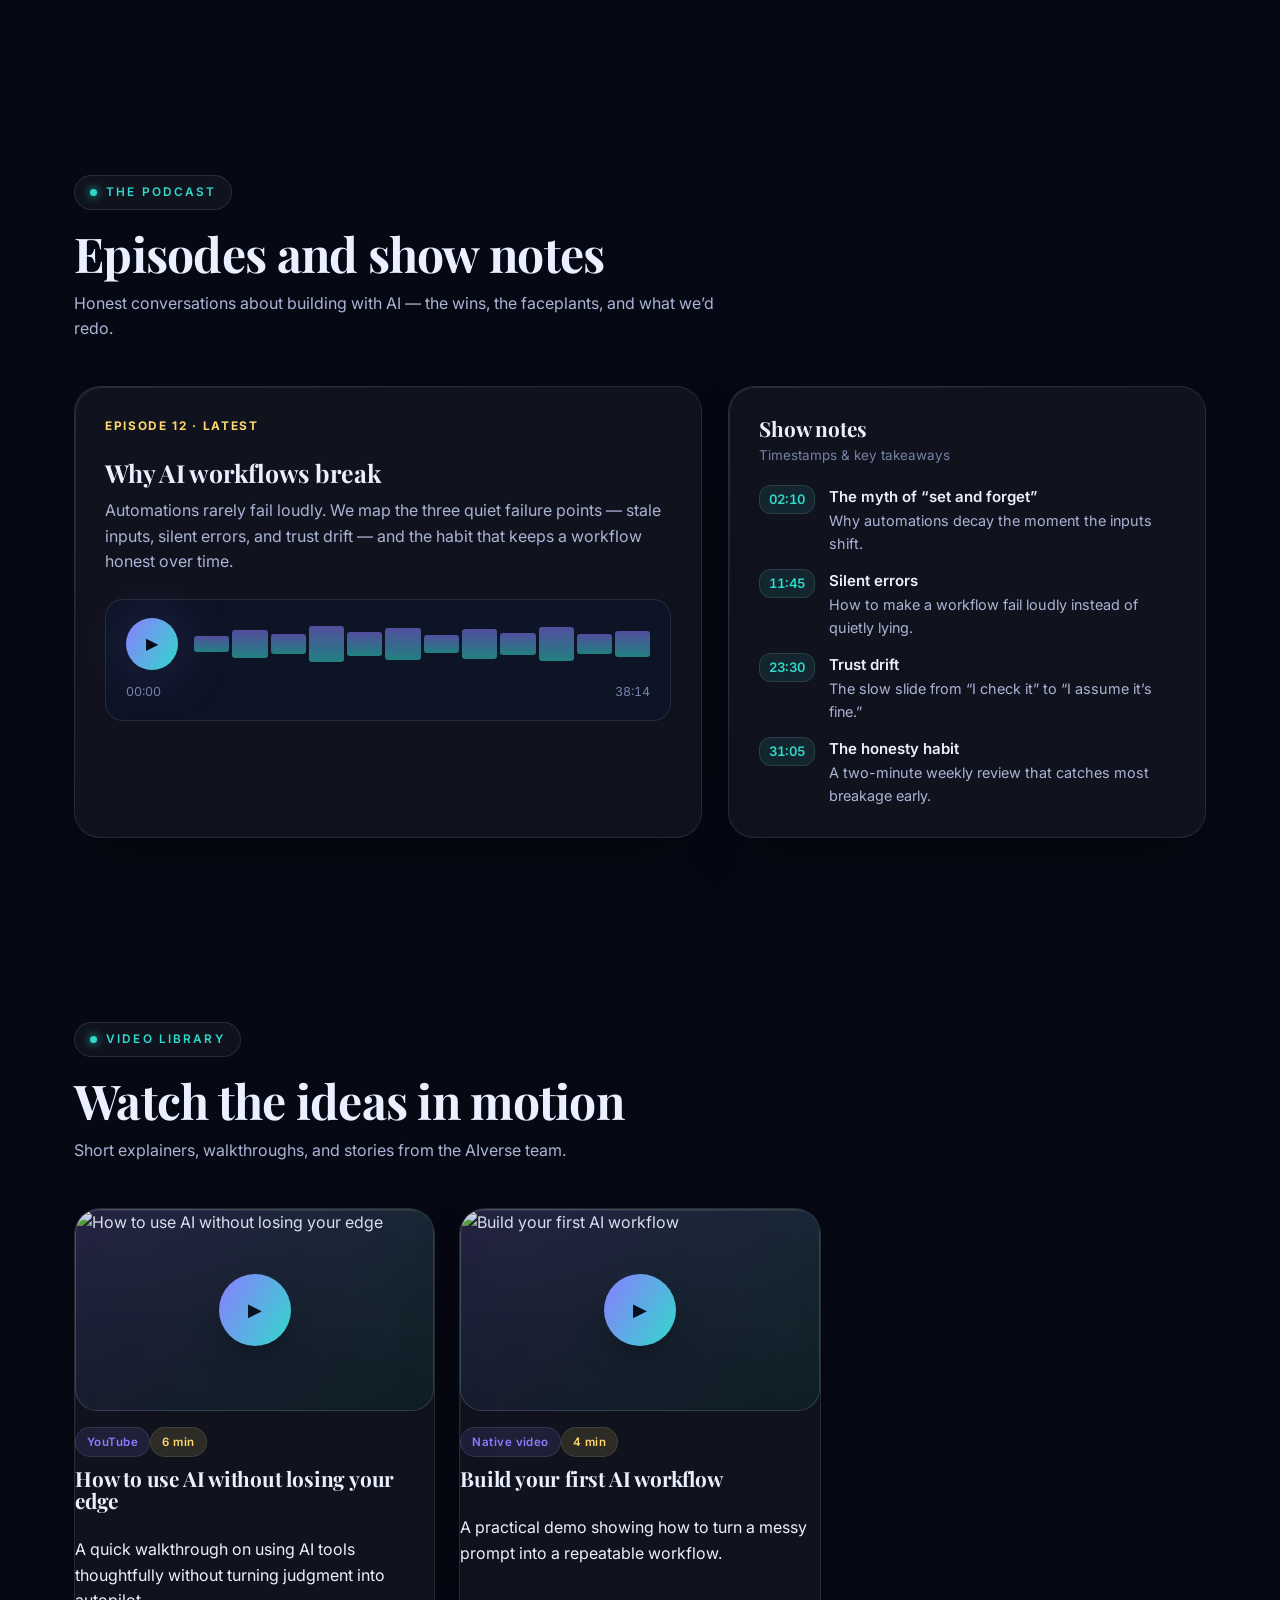
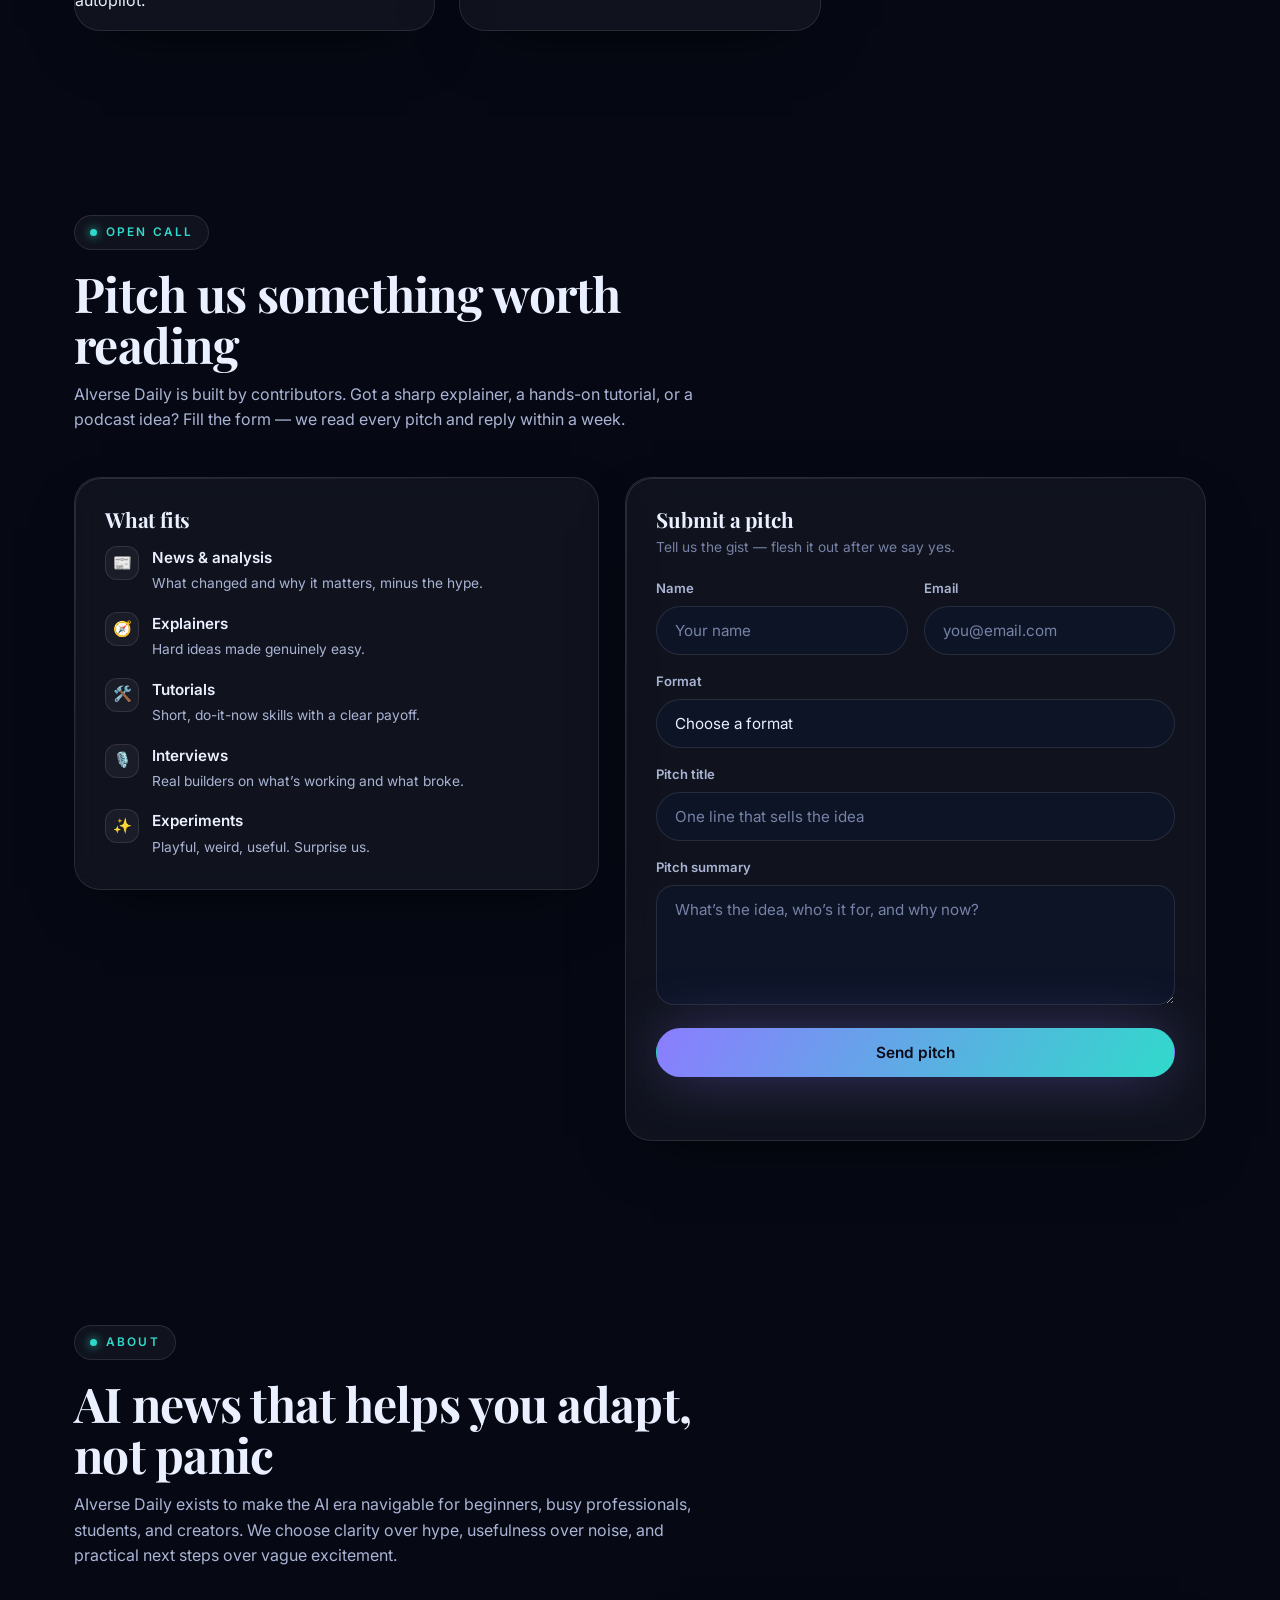
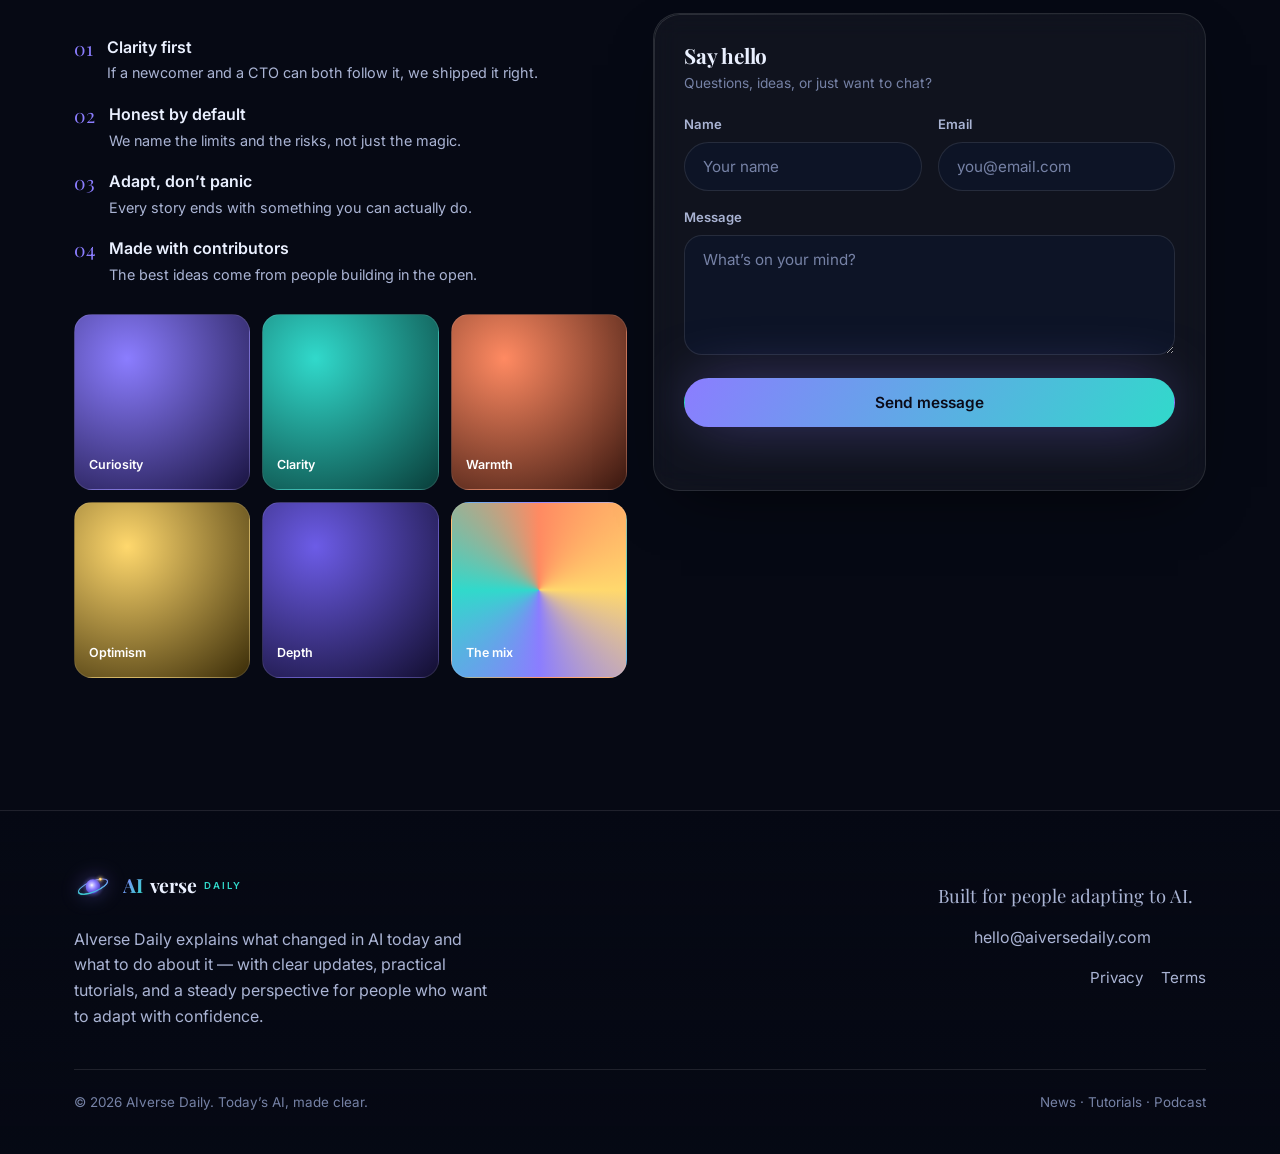
==== commit e9621055: "Publish 3 current AI blog posts (June 2026) Replace placeholder blog entries with three real, source" ====
--- a/index.html
+++ b/index.html
@@ -119,9 +119,9 @@
     <section><h2>What changed this week</h2><p>The releases and shifts worth your attention — sorted from the noise.</p><article><h3>Open models just caught up</h3><p>New permissively-licensed models now run on your own machine with huge context windows, matching closed APIs at a fraction of the cost. When self-hosting finally makes sense. <a href="#tutorials">Read more</a></p></article>
 <article><h3>‘Agentjacking’ is the new supply-chain risk</h3><p>Automated attacks are planting hidden instructions where AI agents will read them. A plain-English guide to how it works and how to keep your agents from being hijacked. <a href="#tutorials">Read more</a></p></article>
 <article><h3>How Not To Get Replaced</h3><p>As assistants gain long-term memory and agents take on real tasks, the skills that compound are the ones models still can’t fake: judgment, taste, and owning the outcome. <a href="#about">Read more</a></p></article></section>
-    <section><h2>From the blog</h2><p>Longer reads, analysis, and practical takeaways you can save for later.</p><article><h3>The Model Wars Heat Up: Your June AI News Roundup</h3><p>A clear breakdown of the latest model releases, the rise of multi-model tools, and what matters for people choosing between today’s top AI systems. <a href="#blogs">Read more</a></p></article>
-<article><h3>AI Agents, Explained Without the Jargon</h3><p>An easy-to-follow explanation of what AI agents actually do, why they matter, and where they still fall short. <a href="#blogs">Read more</a></p></article>
-<article><h3>Three Ways Small Teams Are Actually Saving Time With AI</h3><p>Three practical ways teams are using AI to reduce busywork, get faster drafts, and make everyday operations less messy. <a href="#blogs">Read more</a></p></article></section>
+    <section><h2>From the blog</h2><p>Fresh analysis on the AI shifts that matter — updated for what’s happening right now.</p><article><h3>The Model Wars Hit a New Peak: Making Sense of June’s Releases</h3><p>Gemini 2.5 Pro with Deep Think, GPT-5.5, and Claude Opus 4.8’s million-token context all landed within weeks of each other — while Microsoft’s new in-house models push prices down. Here’s what actually changed, and how to pick a model without chasing every benchmark. <a href="https://www.cnbc.com/2026/06/02/microsoft-unveils-new-ai-models-lessen-reliance-on-openai-lower-costs.html">Read more</a></p></article>
+<article><h3>AI Agents Grew Up in 2026 — and Moved Into Real Jobs</h3><p>Nearly a third of enterprises now run an AI agent in production, most new business apps ship with one built in, and teams report payback in months, not years. We break down where agents are genuinely working, where they still flop, and what ‘agent governance’ means for everyone else. <a href="https://www.gartner.com/en/articles/hype-cycle-for-agentic-ai">Read more</a></p></article>
+<article><h3>Siri Runs on Gemini Now — and You Can Pick Claude Instead</h3><p>At WWDC 2026, Apple rebuilt Siri on a custom Google Gemini model and, for the first time, will let you route questions to other assistants like Claude. We explain Apple’s new three-tier privacy setup and what choosing your own AI on iPhone really means for you. <a href="https://techcrunch.com/2026/06/08/wwdc-2026-what-to-expect-from-siris-highly-anticipated-revamp-to-apple-intelligence-and-ios-27/">Read more</a></p></article></section>
     <section><h2>Curated AI learning</h2><p>Practical video lessons for founders, operators, and professionals who want to use AI without losing their judgment or edge.</p><article><h3>AI Basics for Busy Professionals</h3><p>A clear introduction to using tools like ChatGPT and Claude for everyday thinking, drafting, and research without getting overwhelmed by the hype.</p></article>
 <article><h3>Use AI Without Losing Your Edge</h3><p>Learn the mindset and guardrails that help you use AI effectively while staying sharp, critical, and still fully in control of your judgment.</p></article>
 <article><h3>No-Code AI Workflow Automation</h3><p>See how to build simple automations and AI-powered workflows without writing code, so repetitive tasks become faster and more reliable.</p></article>
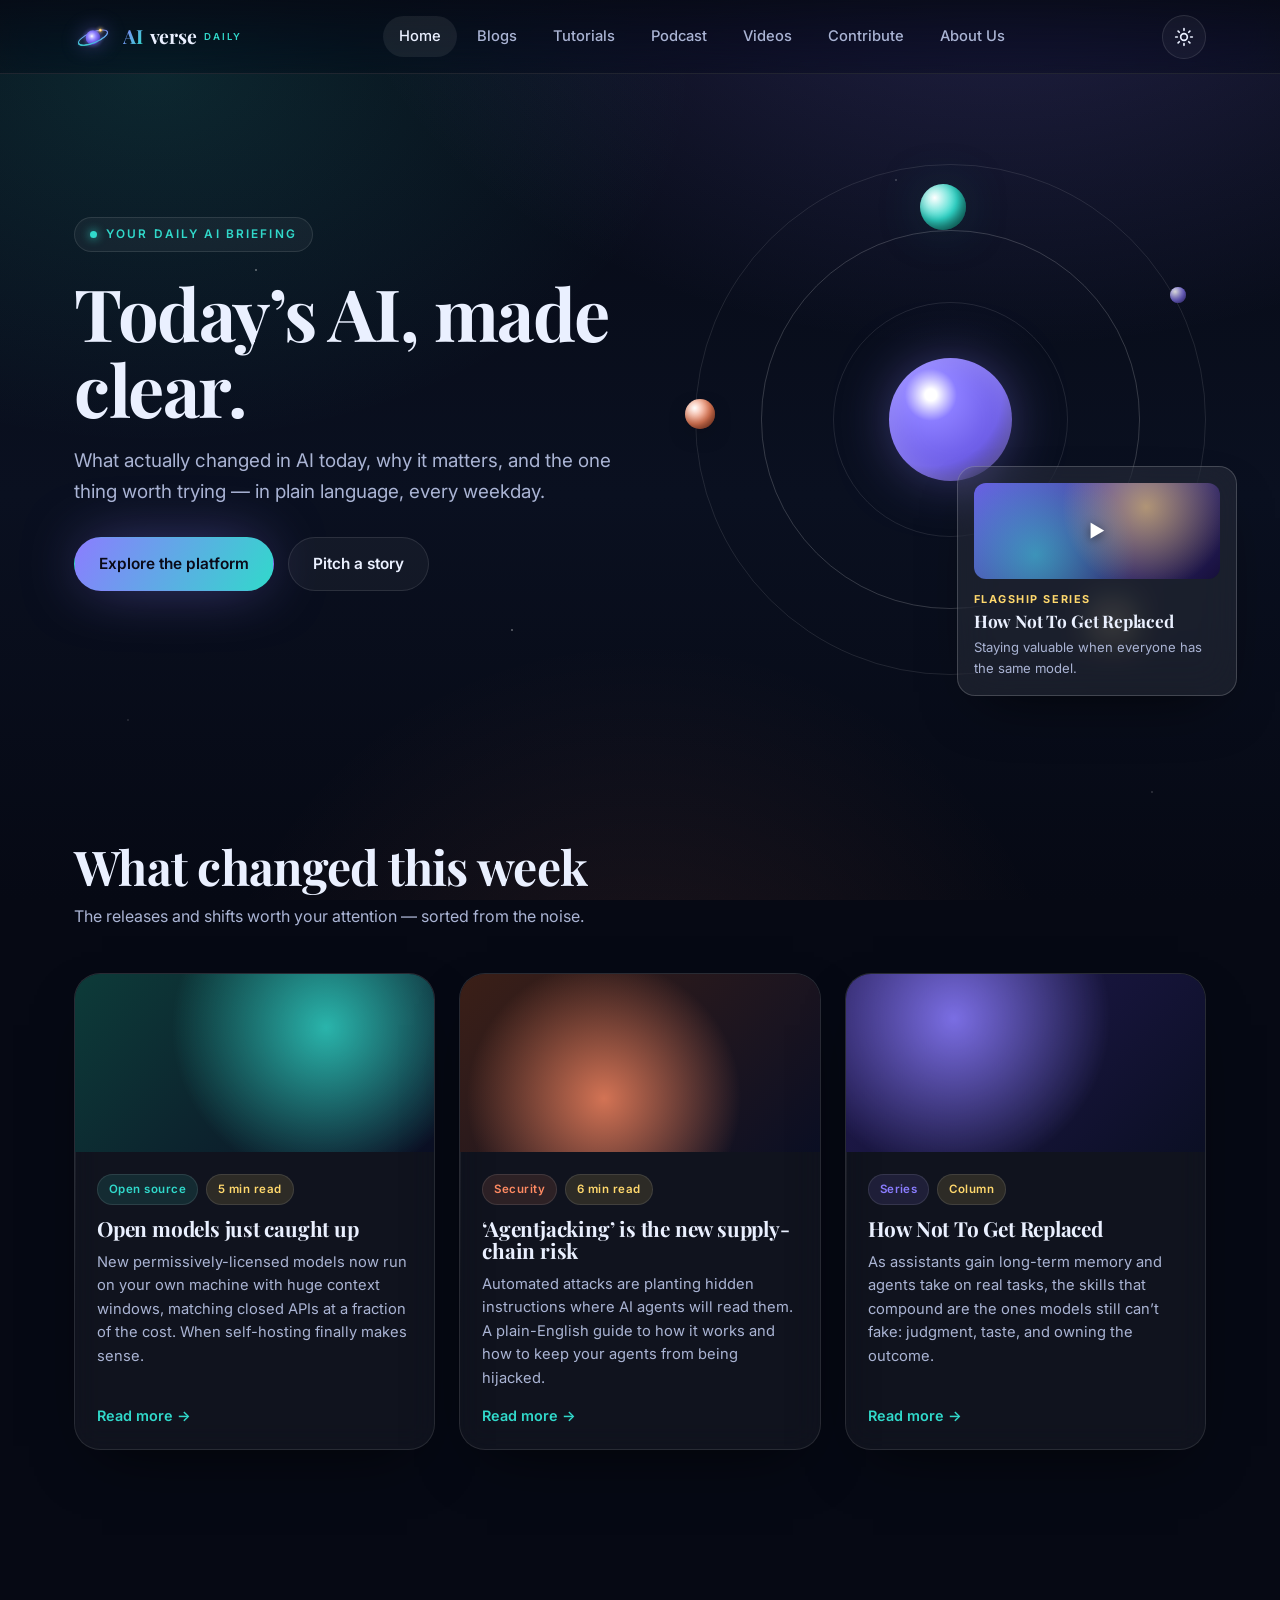
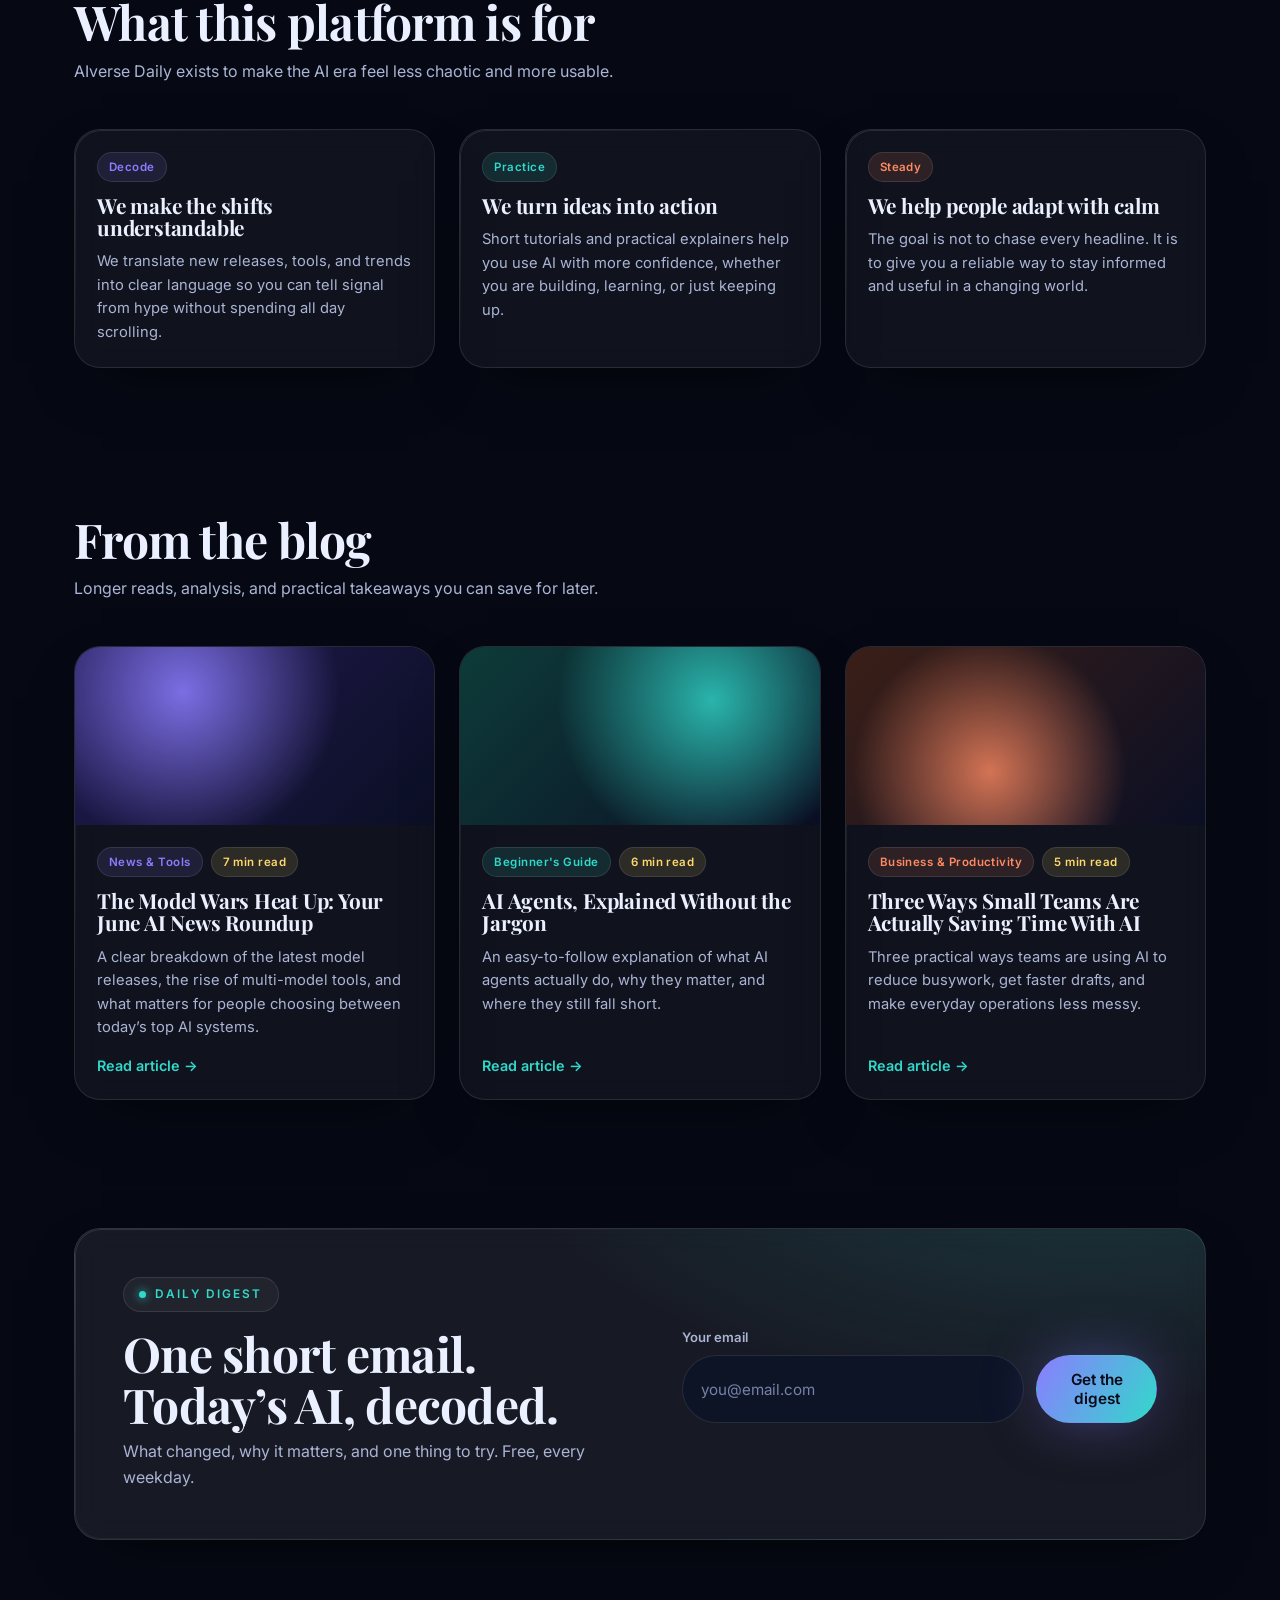
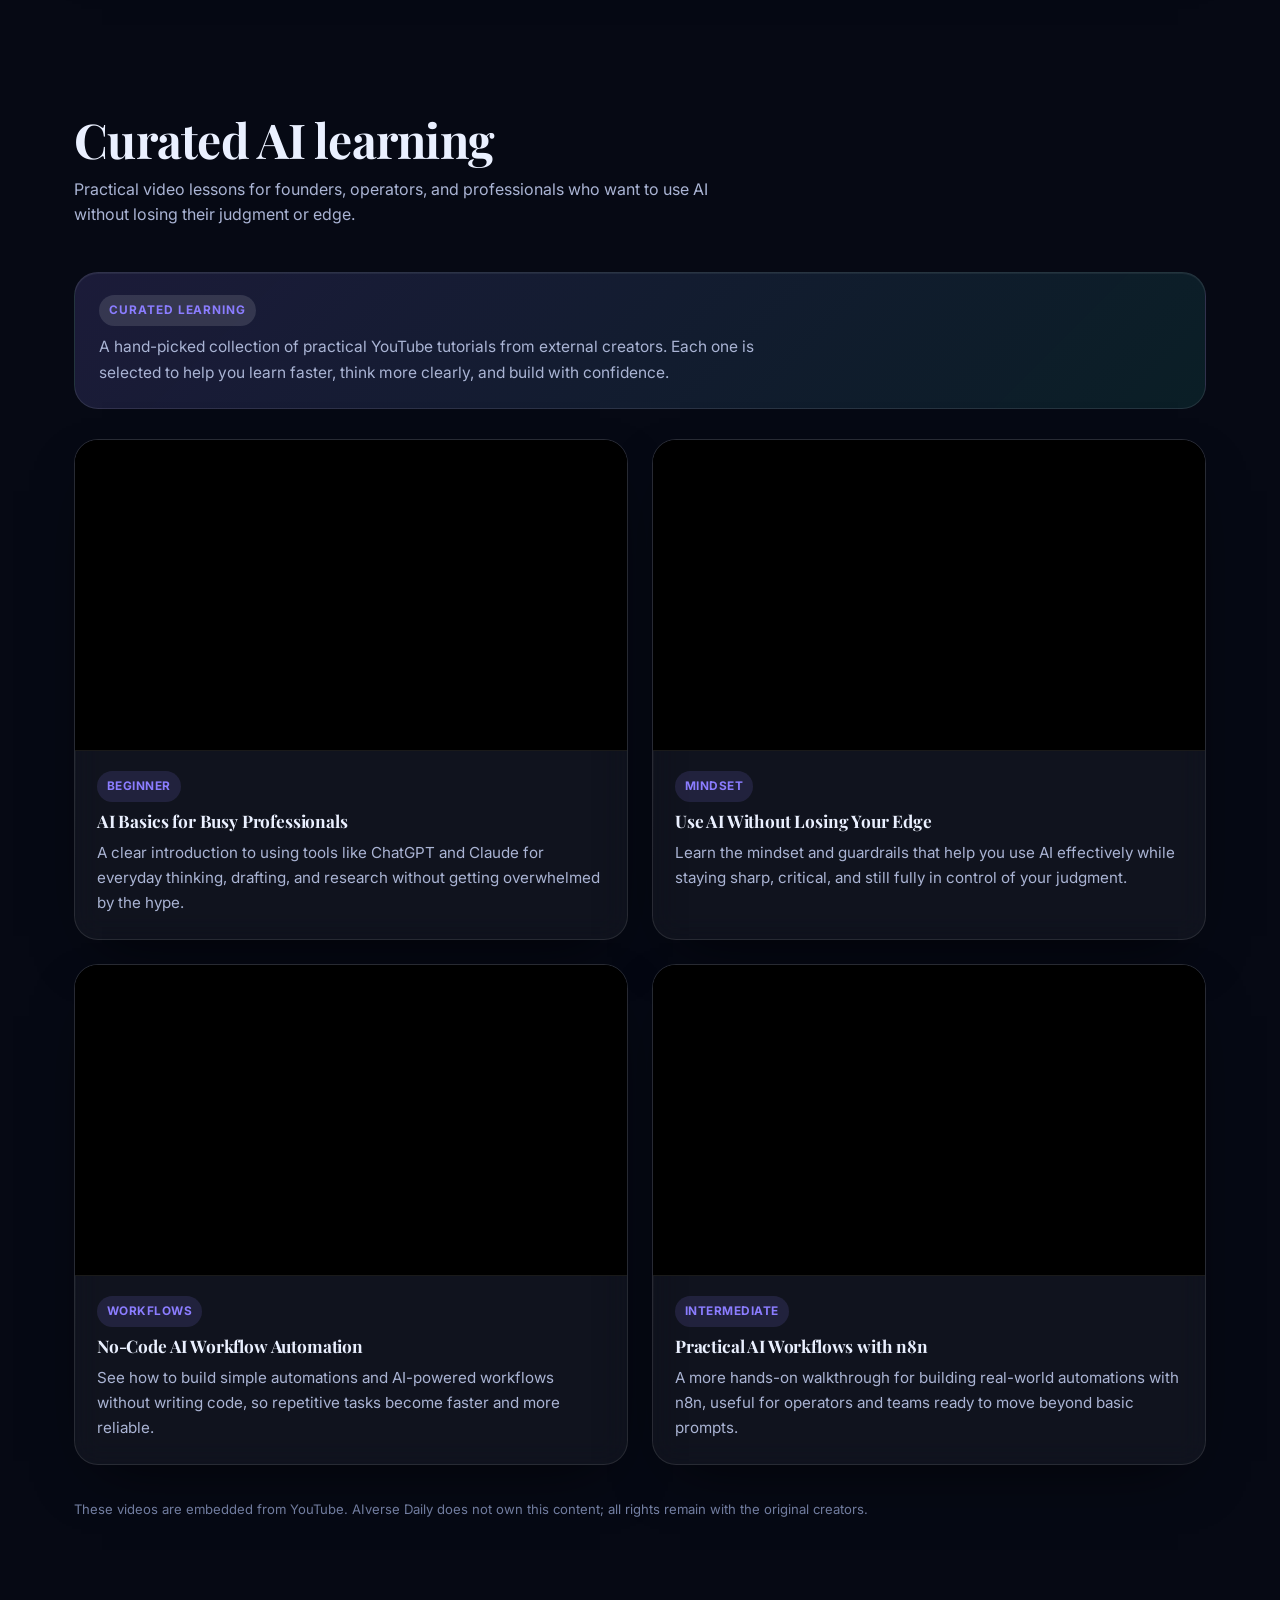
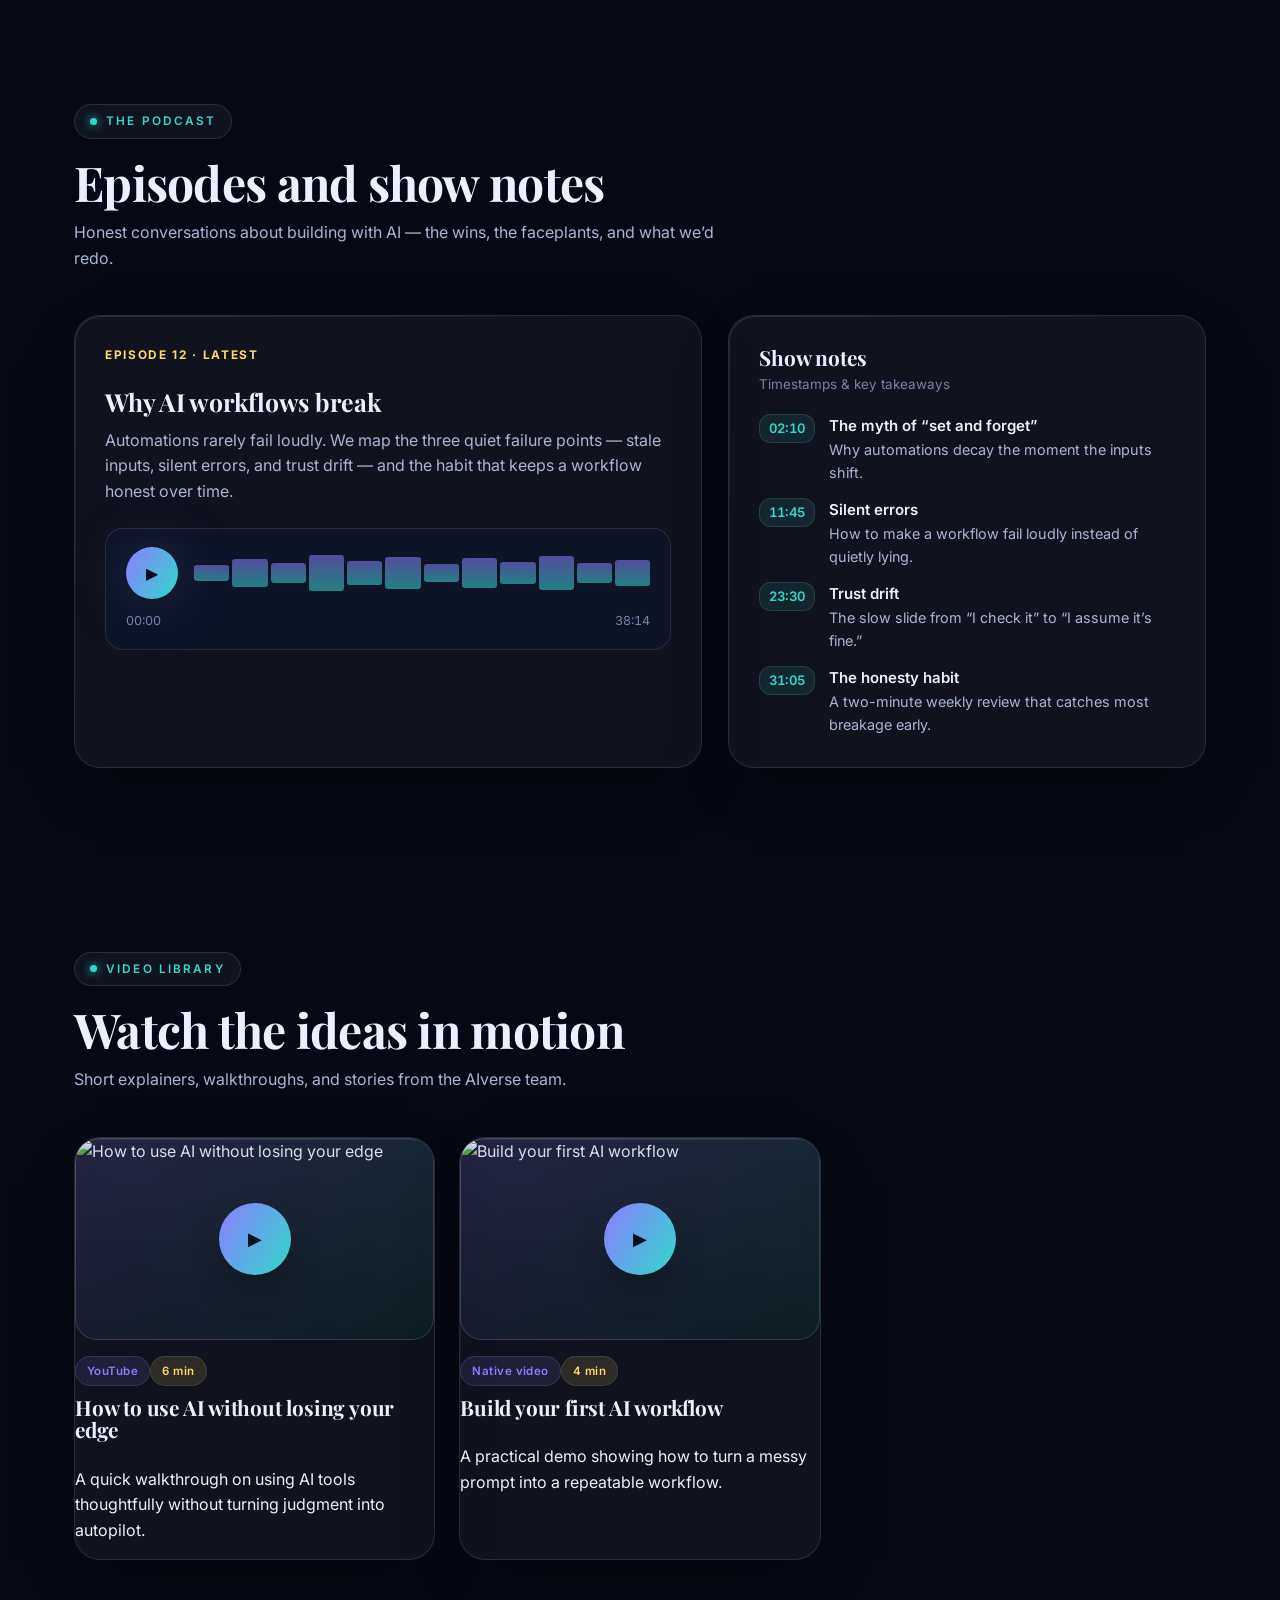
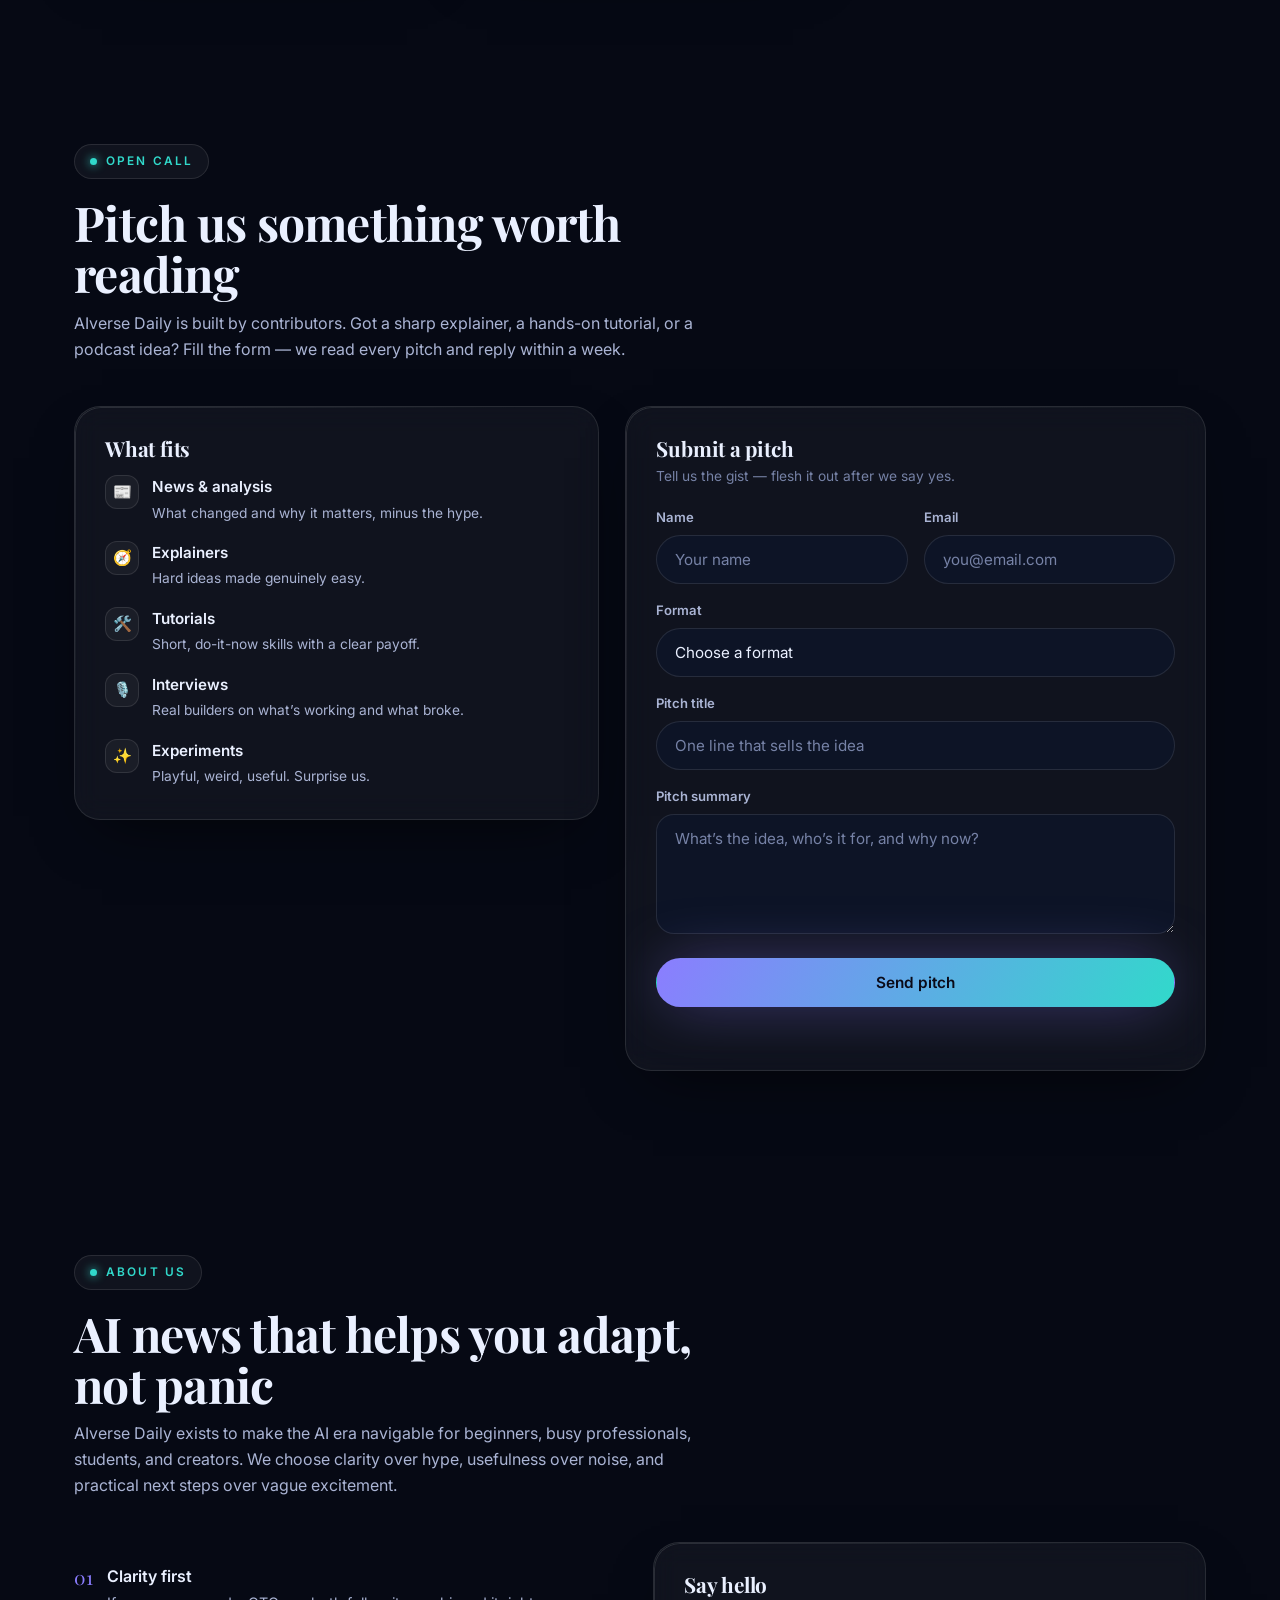
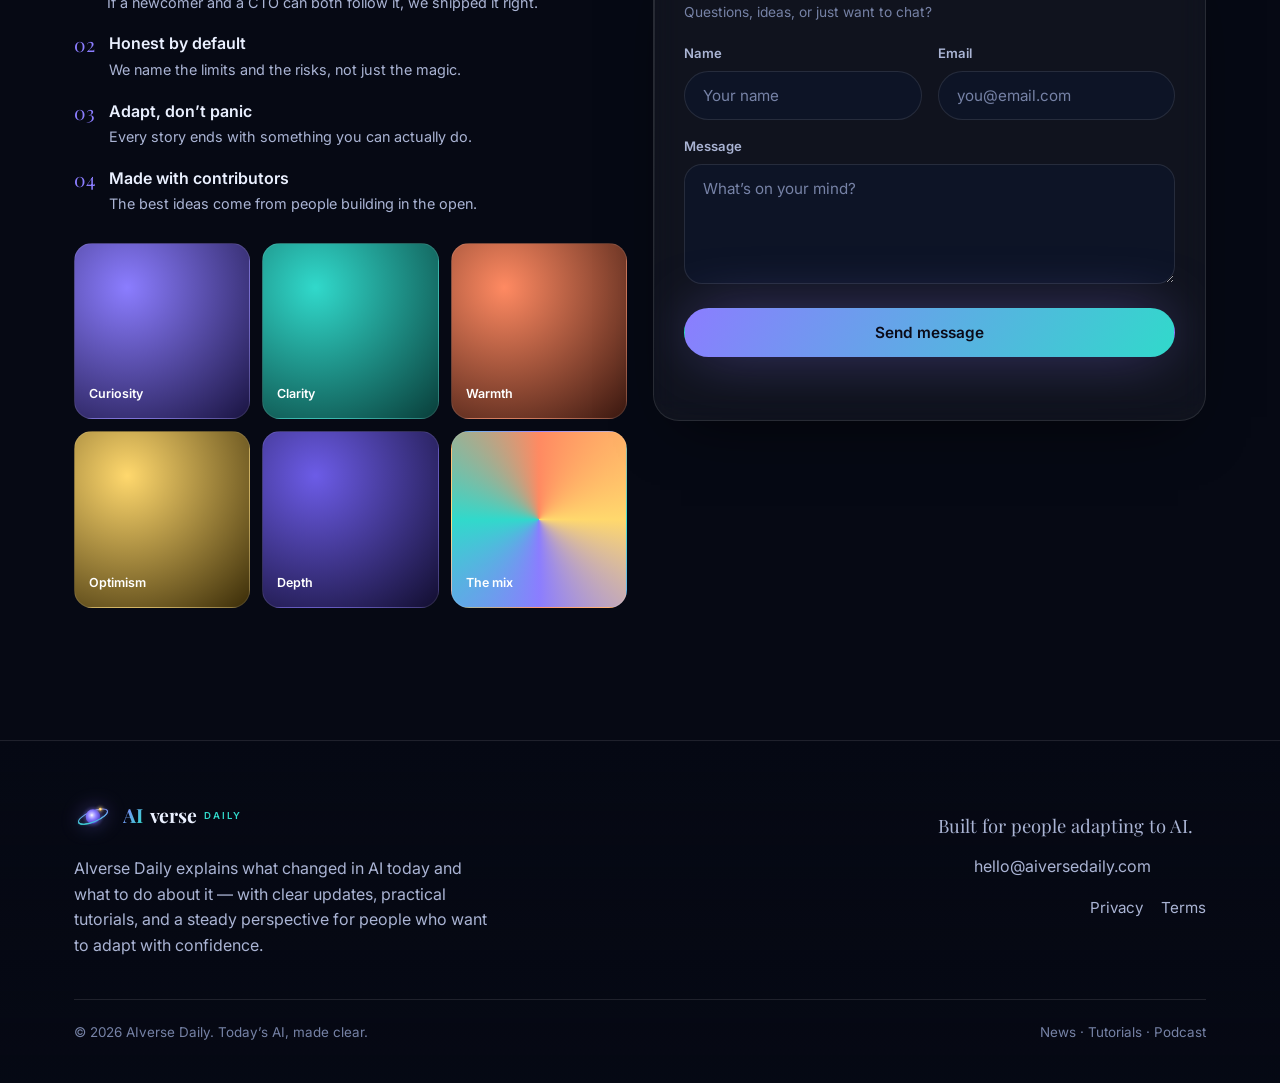
==== commit 27740dd6: "CMS: publish content update" ====
--- a/index.html
+++ b/index.html
@@ -111,7 +111,7 @@
   <!-- SEO / no-JS fallback. Generated by build.js from content.json — do not edit by hand. -->
   <noscript>
     <!--PRERENDER-->
-    <nav><a href="#home">Home</a> · <a href="#blogs">Blogs</a> · <a href="#tutorials">Tutorials</a> · <a href="#podcast">Podcast</a> · <a href="#videos">Videos</a> · <a href="#contribute">Contribute</a> · <a href="#about">About</a></nav>
+    <nav><a href="#home">Home</a> · <a href="#blogs">Blogs</a> · <a href="#tutorials">Tutorials</a> · <a href="#podcast">Podcast</a> · <a href="#videos">Videos</a> · <a href="#contribute">Contribute</a> · <a href="#about">About Us</a></nav>
     <section><p>Your daily AI briefing</p><h1>Today’s AI, made clear.</h1><p>What actually changed in AI today, why it matters, and the one thing worth trying — in plain language, every weekday.</p><a href="#tutorials">Explore the platform</a> <a href="#contribute">Pitch a story</a></section>
     <section><h2>What this platform is for</h2><p>AIverse Daily exists to make the AI era feel less chaotic and more usable.</p><article><h3>We make the shifts understandable</h3><p>We translate new releases, tools, and trends into clear language so you can tell signal from hype without spending all day scrolling.</p></article>
 <article><h3>We turn ideas into action</h3><p>Short tutorials and practical explainers help you use AI with more confidence, whether you are building, learning, or just keeping up.</p></article>
@@ -119,9 +119,9 @@
     <section><h2>What changed this week</h2><p>The releases and shifts worth your attention — sorted from the noise.</p><article><h3>Open models just caught up</h3><p>New permissively-licensed models now run on your own machine with huge context windows, matching closed APIs at a fraction of the cost. When self-hosting finally makes sense. <a href="#tutorials">Read more</a></p></article>
 <article><h3>‘Agentjacking’ is the new supply-chain risk</h3><p>Automated attacks are planting hidden instructions where AI agents will read them. A plain-English guide to how it works and how to keep your agents from being hijacked. <a href="#tutorials">Read more</a></p></article>
 <article><h3>How Not To Get Replaced</h3><p>As assistants gain long-term memory and agents take on real tasks, the skills that compound are the ones models still can’t fake: judgment, taste, and owning the outcome. <a href="#about">Read more</a></p></article></section>
-    <section><h2>From the blog</h2><p>Fresh analysis on the AI shifts that matter — updated for what’s happening right now.</p><article><h3>The Model Wars Hit a New Peak: Making Sense of June’s Releases</h3><p>Gemini 2.5 Pro with Deep Think, GPT-5.5, and Claude Opus 4.8’s million-token context all landed within weeks of each other — while Microsoft’s new in-house models push prices down. Here’s what actually changed, and how to pick a model without chasing every benchmark. <a href="https://www.cnbc.com/2026/06/02/microsoft-unveils-new-ai-models-lessen-reliance-on-openai-lower-costs.html">Read more</a></p></article>
-<article><h3>AI Agents Grew Up in 2026 — and Moved Into Real Jobs</h3><p>Nearly a third of enterprises now run an AI agent in production, most new business apps ship with one built in, and teams report payback in months, not years. We break down where agents are genuinely working, where they still flop, and what ‘agent governance’ means for everyone else. <a href="https://www.gartner.com/en/articles/hype-cycle-for-agentic-ai">Read more</a></p></article>
-<article><h3>Siri Runs on Gemini Now — and You Can Pick Claude Instead</h3><p>At WWDC 2026, Apple rebuilt Siri on a custom Google Gemini model and, for the first time, will let you route questions to other assistants like Claude. We explain Apple’s new three-tier privacy setup and what choosing your own AI on iPhone really means for you. <a href="https://techcrunch.com/2026/06/08/wwdc-2026-what-to-expect-from-siris-highly-anticipated-revamp-to-apple-intelligence-and-ios-27/">Read more</a></p></article></section>
+    <section><h2>From the blog</h2><p>Longer reads, analysis, and practical takeaways you can save for later.</p><article><h3><a href="/blog/the-model-wars-heat-up-your-june-ai-news-roundup">The Model Wars Heat Up: Your June AI News Roundup</a></h3><p>A clear breakdown of the latest model releases, the rise of multi-model tools, and what matters for people choosing between today’s top AI systems. <a href="/blog/the-model-wars-heat-up-your-june-ai-news-roundup">Read more</a></p></article>
+<article><h3><a href="/blog/ai-agents-explained-without-the-jargon">AI Agents, Explained Without the Jargon</a></h3><p>An easy-to-follow explanation of what AI agents actually do, why they matter, and where they still fall short. <a href="/blog/ai-agents-explained-without-the-jargon">Read more</a></p></article>
+<article><h3><a href="/blog/three-ways-small-teams-are-actually-saving-time-with-ai">Three Ways Small Teams Are Actually Saving Time With AI</a></h3><p>Three practical ways teams are using AI to reduce busywork, get faster drafts, and make everyday operations less messy. <a href="/blog/three-ways-small-teams-are-actually-saving-time-with-ai">Read more</a></p></article></section>
     <section><h2>Curated AI learning</h2><p>Practical video lessons for founders, operators, and professionals who want to use AI without losing their judgment or edge.</p><article><h3>AI Basics for Busy Professionals</h3><p>A clear introduction to using tools like ChatGPT and Claude for everyday thinking, drafting, and research without getting overwhelmed by the hype.</p></article>
 <article><h3>Use AI Without Losing Your Edge</h3><p>Learn the mindset and guardrails that help you use AI effectively while staying sharp, critical, and still fully in control of your judgment.</p></article>
 <article><h3>No-Code AI Workflow Automation</h3><p>See how to build simple automations and AI-powered workflows without writing code, so repetitive tasks become faster and more reliable.</p></article>
@@ -129,7 +129,7 @@
     <section><p>Video library</p><h2>Watch the ideas in motion</h2><p>Short explainers, walkthroughs, and stories from the AIverse team.</p><article><h3>How to use AI without losing your edge</h3><p>A quick walkthrough on using AI tools thoughtfully without turning judgment into autopilot.</p></article>
 <article><h3>Build your first AI workflow</h3><p>A practical demo showing how to turn a messy prompt into a repeatable workflow.</p></article></section>
     <section><p>The podcast</p><h2>Episodes and show notes</h2><p>Honest conversations about building with AI — the wins, the faceplants, and what we’d redo.</p><article><h3>Why AI workflows break</h3><p>Automations rarely fail loudly. We map the three quiet failure points — stale inputs, silent errors, and trust drift — and the habit that keeps a workflow honest over time.</p></article></section>
-    <section><p>About</p><h2>AI news that helps you adapt, not panic</h2><p>AIverse Daily exists to make the AI era navigable for beginners, busy professionals, students, and creators. We choose clarity over hype, usefulness over noise, and practical next steps over vague excitement.</p><ul><li><strong>Clarity first</strong> — If a newcomer and a CTO can both follow it, we shipped it right.</li>
+    <section><p>About Us</p><h2>AI news that helps you adapt, not panic</h2><p>AIverse Daily exists to make the AI era navigable for beginners, busy professionals, students, and creators. We choose clarity over hype, usefulness over noise, and practical next steps over vague excitement.</p><ul><li><strong>Clarity first</strong> — If a newcomer and a CTO can both follow it, we shipped it right.</li>
 <li><strong>Honest by default</strong> — We name the limits and the risks, not just the magic.</li>
 <li><strong>Adapt, don’t panic</strong> — Every story ends with something you can actually do.</li>
 <li><strong>Made with contributors</strong> — The best ideas come from people building in the open.</li></ul></section>
--- a/styles.css
+++ b/styles.css
@@ -485,18 +485,61 @@
   .grid-3 { display: grid; grid-template-columns: repeat(3, 1fr); gap: 24px; }
   .story { display: flex; flex-direction: column; }
   .story-thumb {
+    display: block;
     height: 178px; position: relative; overflow: hidden;
   }
   .thumb-violet { background: radial-gradient(circle at 30% 25%, rgba(139,125,255,0.85), transparent 55%), linear-gradient(135deg, #221a52, #0b0f24); }
   .thumb-teal { background: radial-gradient(circle at 70% 30%, rgba(49,217,203,0.8), transparent 55%), linear-gradient(135deg, #0d3b39, #0b0f24); }
   .thumb-coral { background: radial-gradient(circle at 40% 70%, rgba(255,138,98,0.8), transparent 55%), linear-gradient(135deg, #3b1f17, #0b0f24); }
+  .thumb-gold { background: radial-gradient(circle at 35% 30%, rgba(255,216,109,0.82), transparent 55%), linear-gradient(135deg, #3a2f12, #0b0f24); }
   .story-body { padding: 22px; display: flex; flex-direction: column; gap: 10px; flex: 1; }
   .story-body .meta { display: flex; gap: 8px; flex-wrap: wrap; }
   .story-body h3 { margin: 2px 0; }
   .story-body p { color: var(--ink-soft); font-size: 0.92rem; margin: 0; flex: 1; }
+  .card-title-link { color: var(--ink); transition: color 0.2s var(--ease); }
+  .card-title-link:hover { color: var(--violet); }
   .story-link { color: var(--teal); font-weight: 600; font-size: 0.9rem; margin-top: 4px; }
   .story-link::after { content: " →"; transition: margin 0.25s var(--ease); }
   .card:hover .story-link::after { margin-left: 4px; }
+
+  /* ---------- Article page ---------- */
+  .btn-sm { padding: 8px 14px; font-size: 0.86rem; }
+  .nav-inner-article { grid-template-columns: 1fr auto; }
+  .article { padding: 40px 0 72px; }
+  .article-wrap { max-width: 760px; }
+  .article-back {
+    display: inline-block; color: var(--ink-soft); font-weight: 600; font-size: 0.9rem;
+    margin-bottom: 22px; transition: color 0.2s var(--ease);
+  }
+  .article-back:hover { color: var(--ink); }
+  .article-meta { display: flex; gap: 8px; flex-wrap: wrap; margin-bottom: 16px; }
+  .article h1 {
+    font-family: var(--serif); font-weight: 700; line-height: 1.12;
+    font-size: clamp(2rem, 5vw, 3rem); margin: 0 0 16px;
+  }
+  .article-lead { font-size: 1.18rem; line-height: 1.6; color: var(--ink-soft); margin: 0 0 28px; }
+  .article-thumb {
+    height: 300px; border-radius: var(--radius-lg, 20px); margin-bottom: 36px;
+    border: 1px solid var(--glass-border);
+  }
+  .article-body { font-size: 1.07rem; line-height: 1.85; color: var(--ink); }
+  .article-body p { margin: 0 0 22px; color: var(--ink-soft); }
+  .article-body h2 {
+    font-family: var(--serif); font-weight: 600; font-size: 1.5rem;
+    line-height: 1.25; margin: 38px 0 14px; color: var(--ink);
+  }
+  .article-source {
+    margin-top: 12px; padding-top: 18px; border-top: 1px solid var(--glass-border);
+    font-size: 0.92rem; color: var(--ink-soft);
+  }
+  .article-source a { color: var(--teal); font-weight: 600; }
+  .article-related { margin-top: 56px; padding-top: 36px; border-top: 1px solid var(--glass-border); }
+  .article-related h2 { font-family: var(--serif); font-size: 1.4rem; margin: 0 0 22px; }
+  .article-related .grid-3 { grid-template-columns: 1fr 1fr; }
+  @media (max-width: 720px) {
+    .article-thumb { height: 200px; }
+    .article-related .grid-3 { grid-template-columns: 1fr; }
+  }
 
   /* Tutorials grid */
   .tut { padding: 26px; display: flex; flex-direction: column; gap: 14px; }
